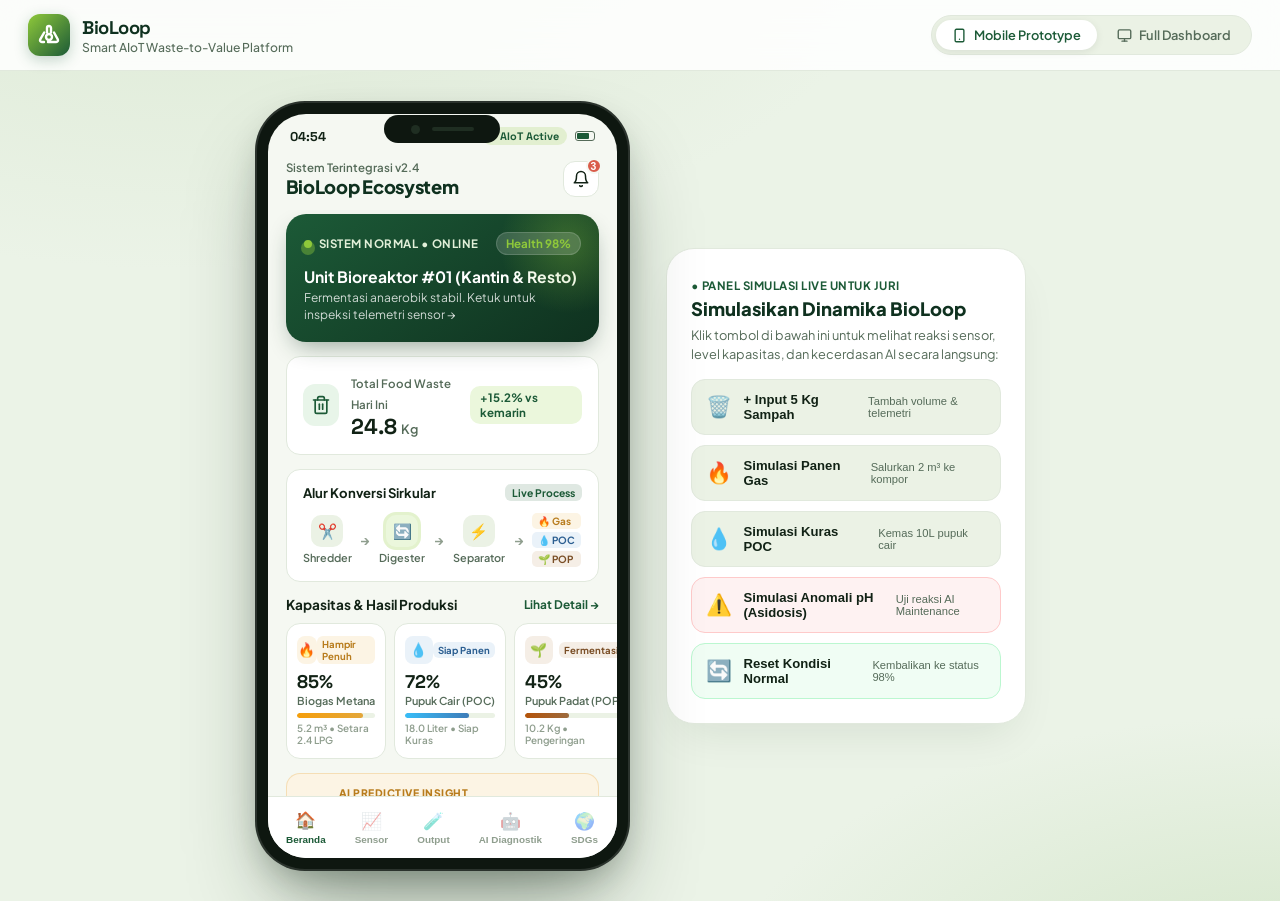
==== bioloop/index.html @ 12f0e72f "feat(bioloop): add BioLoop AIoT web platform prototype and finalized essay draft" ====
<!DOCTYPE html>
<html lang="id">
<head>
  <meta charset="UTF-8" />
  <meta name="viewport" content="width=device-width, initial-scale=1.0" />
  <title>BioLoop — Smart AIoT Waste-to-Value Platform</title>
  <meta name="description" content="Sistem Terintegrasi Konversi Food Waste Menjadi Biogas dan Biofertilizer Berbasis AIoT untuk Mendukung Circular Economy" />
  
  <!-- Google Fonts: Plus Jakarta Sans & Space Grotesk -->
  <link rel="preconnect" href="https://fonts.googleapis.com" />
  <link rel="preconnect" href="https://fonts.gstatic.com" crossorigin />
  <link href="https://fonts.googleapis.com/css2?family=Plus+Jakarta+Sans:wght@400;500;600;700;800&family=Space+Grotesk:wght@500;600;700&display=swap" rel="stylesheet" />
  
  <link rel="stylesheet" href="style.css" />
</head>
<body>

  <!-- Top Navigation Bar & Presentation Controller -->
  <header class="top-nav-bar">
    <div class="brand-group">
      <div class="brand-icon">
        <svg width="24" height="24" viewBox="0 0 24 24" fill="none" stroke="currentColor" stroke-width="2.4" stroke-linecap="round" stroke-linejoin="round">
          <path d="M7 19H4.815a1.83 1.83 0 0 1-1.57-.881 1.785 1.785 0 0 1-.004-1.784L7.196 9.5"></path>
          <path d="M11 19h8.2a1.8 1.8 0 0 0 1.57-.88 1.78 1.78 0 0 0 .01-1.78L17 9.5"></path>
          <path d="M14 9.5V5a2 2 0 0 0-2-2v0a2 2 0 0 0-2 2v4.5"></path>
          <circle cx="12" cy="14" r="3"></circle>
        </svg>
      </div>
      <div class="brand-text">
        <span class="brand-name">BioLoop</span>
        <span class="brand-sub">Smart AIoT Waste-to-Value Platform</span>
      </div>
    </div>

    <!-- Presentation Control Mode: Mobile Phone vs Expanded Dashboard -->
    <div class="mode-switch-group">
      <button id="view-mode-phone" class="view-pill active" title="Tampilan Prototipe Mobile">
        <svg width="15" height="15" viewBox="0 0 24 24" fill="none" stroke="currentColor" stroke-width="2.2" stroke-linecap="round" stroke-linejoin="round"><rect x="5" y="2" width="14" height="20" rx="2" ry="2"></rect><line x1="12" y1="18" x2="12.01" y2="18"></line></svg>
        <span>Mobile Prototype</span>
      </button>
      <button id="view-mode-desktop" class="view-pill" title="Tampilan Dashboard Layar Penuh">
        <svg width="15" height="15" viewBox="0 0 24 24" fill="none" stroke="currentColor" stroke-width="2.2" stroke-linecap="round" stroke-linejoin="round"><rect x="2" y="3" width="20" height="14" rx="2" ry="2"></rect><line x1="8" y1="21" x2="16" y2="21"></line><line x1="12" y1="17" x2="12" y2="21"></line></svg>
        <span>Full Dashboard</span>
      </button>
    </div>
  </header>

  <!-- Main Stage Presentation Wrapper -->
  <main class="main-stage" id="stage-wrapper">
    
    <!-- Phone Mockup Frame Container -->
    <div class="phone-shell" id="phone-container">
      <div class="phone-notch">
        <div class="notch-camera"></div>
        <div class="notch-speaker"></div>
      </div>
      
      <div class="phone-screen">
        
        <!-- Status Bar -->
        <div class="screen-statusbar">
          <span class="clock" id="live-clock">09:41</span>
          <div class="status-chips">
            <span class="ai-chip"><span class="ai-dot"></span> AIoT Active</span>
            <div class="status-battery">
              <span class="battery-bar"></span>
            </div>
          </div>
        </div>

        <!-- Scrollable Screens Area -->
        <div class="screen-viewport">

          <!-- ================= SCREEN 1: DASHBOARD ================= -->
          <section class="screen active" id="screen-dashboard" data-screen="dashboard">
            <div class="app-header">
              <div>
                <span class="header-pre">Sistem Terintegrasi v2.4</span>
                <h1 class="header-title">BioLoop Ecosystem</h1>
              </div>
              <button class="header-icon-btn" onclick="navigateTo('notifikasi')" title="Notifikasi Sistem" aria-label="Notifikasi">
                <svg width="18" height="18" viewBox="0 0 24 24" fill="none" stroke="currentColor" stroke-width="2" stroke-linecap="round" stroke-linejoin="round"><path d="M18 8A6 6 0 0 0 6 8c0 7-3 9-3 9h18s-3-2-3-9"></path><path d="M13.73 21a2 2 0 0 1-3.46 0"></path></svg>
                <span class="badge" id="notif-badge">3</span>
              </button>
            </div>

            <div class="screen-content">
              <!-- System Status Hero Banner -->
              <div class="system-status-card" onclick="navigateTo('monitoring')">
                <div class="status-glow"></div>
                <div class="status-header">
                  <div class="status-indicator">
                    <span class="pulse-ring"></span>
                    <span class="pulse-core"></span>
                    <span class="status-txt">SISTEM NORMAL &bull; ONLINE</span>
                  </div>
                  <span class="score-badge">Health 98%</span>
                </div>
                <div class="status-body">
                  <h3>Unit Bioreaktor #01 (Kantin & Resto)</h3>
                  <p>Fermentasi anaerobik stabil. Ketuk untuk inspeksi telemetri sensor &rarr;</p>
                </div>
              </div>

              <!-- Waste Intake Counter Today -->
              <div class="intake-metric-card">
                <div class="intake-left">
                  <div class="metric-icon-wrap waste-bg">
                    <svg width="20" height="20" viewBox="0 0 24 24" fill="none" stroke="currentColor" stroke-width="2" stroke-linecap="round" stroke-linejoin="round"><polyline points="3 6 5 6 21 6"></polyline><path d="M19 6v14a2 2 0 0 1-2 2H7a2 2 0 0 1-2-2V6m3 0V4a2 2 0 0 1 2-2h4a2 2 0 0 1 2 2v2"></path><line x1="10" y1="11" x2="10" y2="17"></line><line x1="14" y1="11" x2="14" y2="17"></line></svg>
                  </div>
                  <div>
                    <span class="card-caption">Total Food Waste Hari Ini</span>
                    <div class="metric-value-row">
                      <span class="metric-num" id="val-waste-intake">24.8</span>
                      <span class="metric-unit">Kg</span>
                    </div>
                  </div>
                </div>
                <div class="trend-pill positive">+15.2% vs kemarin</div>
              </div>

              <!-- Interactive Circular Flow Mini Visualizer -->
              <div class="circular-workflow-card" onclick="navigateTo('monitoring')">
                <div class="card-title-row">
                  <h4>Alur Konversi Sirkular</h4>
                  <span class="interactive-tag">Live Process</span>
                </div>
                <div class="flow-steps-diagram">
                  <div class="step-node active" title="Pencacahan Biomassa">
                    <div class="node-icon">✂️</div>
                    <span>Shredder</span>
                  </div>
                  <div class="flow-arrow">&rarr;</div>
                  <div class="step-node active pulse" title="Fermentasi Anaerob">
                    <div class="node-icon">🔄</div>
                    <span>Digester</span>
                  </div>
                  <div class="flow-arrow">&rarr;</div>
                  <div class="step-node active" title="Pemisahan Digestate & Gas">
                    <div class="node-icon">⚡</div>
                    <span>Separator</span>
                  </div>
                  <div class="flow-arrow">&rarr;</div>
                  <div class="step-node-outputs">
                    <span class="pill-out p-gas">🔥 Gas</span>
                    <span class="pill-out p-poc">💧 POC</span>
                    <span class="pill-out p-pop">🌱 POP</span>
                  </div>
                </div>
              </div>

              <!-- Ringkasan Output Produksi (3 Kartu Utama) -->
              <div class="section-title-bar">
                <h3>Kapasitas &amp; Hasil Produksi</h3>
                <a onclick="navigateTo('produksi')" class="link-more">Lihat Detail &rarr;</a>
              </div>

              <div class="output-overview-grid">
                <!-- Biogas -->
                <div class="output-item-card" onclick="openOutputTab('biogas')">
                  <div class="output-card-top">
                    <span class="output-emoji energy-bg">🔥</span>
                    <span class="output-badge alert-amber">Hampir Penuh</span>
                  </div>
                  <div class="output-pct" id="dash-pct-biogas">85%</div>
                  <span class="output-label">Biogas Metana</span>
                  <div class="progress-bar-wrap">
                    <div class="progress-fill fill-amber" id="dash-bar-biogas" style="width: 85%;"></div>
                  </div>
                  <span class="output-qty-sub" id="dash-qty-biogas">5.2 m³ &bull; Setara 2.4 LPG</span>
                </div>

                <!-- POC -->
                <div class="output-item-card" onclick="openOutputTab('poc')">
                  <div class="output-card-top">
                    <span class="output-emoji water-bg">💧</span>
                    <span class="output-badge alert-blue">Siap Panen</span>
                  </div>
                  <div class="output-pct" id="dash-pct-poc">72%</div>
                  <span class="output-label">Pupuk Cair (POC)</span>
                  <div class="progress-bar-wrap">
                    <div class="progress-fill fill-blue" id="dash-bar-poc" style="width: 72%;"></div>
                  </div>
                  <span class="output-qty-sub" id="dash-qty-poc">18.0 Liter &bull; Siap Kuras</span>
                </div>

                <!-- POP -->
                <div class="output-item-card" onclick="openOutputTab('pop')">
                  <div class="output-card-top">
                    <span class="output-emoji earth-bg">🌱</span>
                    <span class="output-badge alert-brown">Fermentasi</span>
                  </div>
                  <div class="output-pct" id="dash-pct-pop">45%</div>
                  <span class="output-label">Pupuk Padat (POP)</span>
                  <div class="progress-bar-wrap">
                    <div class="progress-fill fill-brown" id="dash-bar-pop" style="width: 45%;"></div>
                  </div>
                  <span class="output-qty-sub" id="dash-qty-pop">10.2 Kg &bull; Pengeringan</span>
                </div>
              </div>

              <!-- AI Predictive Alert Strip -->
              <div class="ai-strip-card" onclick="navigateTo('maintenance')">
                <div class="ai-strip-icon">🤖</div>
                <div class="ai-strip-content">
                  <span class="ai-strip-tag">AI Predictive Insight</span>
                  <p class="ai-strip-msg" id="dash-ai-strip-text">Kondisi pH stabil (7.1). Media bio-scrubber H2S tersisa 4 hari sebelum perlu regenerasi.</p>
                </div>
                <span class="chev-right">&rsaquo;</span>
              </div>

              <!-- Quick Action Grid -->
              <div class="section-title-bar">
                <h3>Navigasi Cepat</h3>
              </div>
              <div class="quick-nav-grid">
                <button class="quick-btn" onclick="navigateTo('monitoring')">
                  <span class="q-icon">📈</span>
                  <span class="q-txt">Sensor IoT</span>
                </button>
                <button class="quick-btn" onclick="navigateTo('produksi')">
                  <span class="q-icon">🧪</span>
                  <span class="q-txt">Panen Output</span>
                </button>
                <button class="quick-btn" onclick="navigateTo('maintenance')">
                  <span class="q-icon">🛡️</span>
                  <span class="q-txt">Diagnosa AI</span>
                </button>
                <button class="quick-btn" onclick="navigateTo('dampak')">
                  <span class="q-icon">🌍</span>
                  <span class="q-txt">Dampak SDGs</span>
                </button>
              </div>
            </div>
          </section>

          <!-- ================= SCREEN 2: MONITORING SENSOR ================= -->
          <section class="screen" id="screen-monitoring" data-screen="monitoring">
            <div class="app-header">
              <button class="header-icon-btn" onclick="navigateTo('dashboard')" aria-label="Kembali">
                <svg width="18" height="18" viewBox="0 0 24 24" fill="none" stroke="currentColor" stroke-width="2.5" stroke-linecap="round" stroke-linejoin="round"><line x1="19" y1="12" x2="5" y2="12"></line><polyline points="12 19 5 12 12 5"></polyline></svg>
              </button>
              <div class="header-center">
                <h1 class="header-title">Monitoring Sensor</h1>
                <span class="header-pre">Telemetri Real-Time Digester</span>
              </div>
              <button class="header-icon-btn" onclick="refreshSensors()" title="Refresh Sensor">
                <svg width="17" height="17" viewBox="0 0 24 24" fill="none" stroke="currentColor" stroke-width="2.5" stroke-linecap="round" stroke-linejoin="round"><polyline points="23 4 23 10 17 10"></polyline><polyline points="1 20 1 14 7 14"></polyline><path d="M3.51 9a9 9 0 0 1 14.85-3.36L23 10M1 14l4.64 4.36A9 9 0 0 0 20.49 15"></path></svg>
              </button>
            </div>

            <div class="screen-content">
              <!-- Sensor 1: Suhu Digester -->
              <div class="sensor-metric-card">
                <div class="sensor-top-row">
                  <div class="sensor-info-left">
                    <span class="sensor-glyph red-bg">🌡️</span>
                    <div>
                      <span class="sensor-name">Suhu Bioreaktor</span>
                      <span class="sensor-range">Ideal: 35°C &ndash; 38°C (Mesofilik)</span>
                    </div>
                  </div>
                  <div class="sensor-live-val" id="val-temp">37.2 <span class="unit">°C</span></div>
                </div>
                <div class="sensor-gauge-track">
                  <div class="sensor-gauge-bar fill-red" id="bar-temp" style="width: 62%;"></div>
                </div>
                <div class="gauge-limits">
                  <span>0°C</span>
                  <span class="opt-label">Zona Mesofilik</span>
                  <span>60°C</span>
                </div>
              </div>

              <!-- Sensor 2: Derajat Keasaman pH -->
              <div class="sensor-metric-card">
                <div class="sensor-top-row">
                  <div class="sensor-info-left">
                    <span class="sensor-glyph blue-bg">🧫</span>
                    <div>
                      <span class="sensor-name">Derajat Keasaman (pH)</span>
                      <span class="sensor-range">Ideal: 6.8 &ndash; 7.4 (Netral Seimbang)</span>
                    </div>
                  </div>
                  <div class="sensor-live-val" id="val-ph">7.1 <span class="unit">pH</span></div>
                </div>
                <div class="sensor-gauge-track">
                  <div class="sensor-gauge-bar fill-blue" id="bar-ph" style="width: 51%;"></div>
                </div>
                <div class="gauge-limits">
                  <span>Asam (0)</span>
                  <span class="opt-label">Netral Metanogen</span>
                  <span>Basa (14)</span>
                </div>
              </div>

              <!-- Sensor 3: Kelembaban & Kadar Air -->
              <div class="sensor-metric-card">
                <div class="sensor-top-row">
                  <div class="sensor-info-left">
                    <span class="sensor-glyph green-bg">💧</span>
                    <div>
                      <span class="sensor-name">Kelembaban Slurry</span>
                      <span class="sensor-range">Ideal: 75% &ndash; 85% untuk fluiditas</span>
                    </div>
                  </div>
                  <div class="sensor-live-val" id="val-moisture">78 <span class="unit">%</span></div>
                </div>
                <div class="sensor-gauge-track">
                  <div class="sensor-gauge-bar fill-green" id="bar-moisture" style="width: 78%;"></div>
                </div>
                <div class="gauge-limits">
                  <span>0% Kering</span>
                  <span class="opt-label">Fluiditas Optimal</span>
                  <span>100% Cair</span>
                </div>
              </div>

              <!-- Sensor 4: Tekanan & Kemurnian Gas Metana -->
              <div class="sensor-metric-card">
                <div class="sensor-top-row">
                  <div class="sensor-info-left">
                    <span class="sensor-glyph amber-bg">🫧</span>
                    <div>
                      <span class="sensor-name">Tekanan Gas &amp; Kadar CH4</span>
                      <span class="sensor-range">Maks Aman: 2.5 Bar &bull; CH4: &gt;60%</span>
                    </div>
                  </div>
                  <div class="sensor-live-val" id="val-pressure">1.8 <span class="unit">Bar</span></div>
                </div>
                <div class="sensor-gauge-track">
                  <div class="sensor-gauge-bar fill-amber" id="bar-pressure" style="width: 72%;"></div>
                </div>
                <div class="gauge-limits">
                  <span>0 Bar</span>
                  <span class="opt-label">Kadar Metana: 68% (Api Biru)</span>
                  <span>2.5 Bar</span>
                </div>
              </div>

              <!-- Status Hardware & Aktuator Otomatis -->
              <div class="section-title-bar">
                <h3>Status Hardware &amp; Aktuator</h3>
              </div>
              <div class="hardware-status-list">
                <div class="hardware-item">
                  <span class="hw-dot active"></span>
                  <div class="hw-info">
                    <span class="hw-title">AI Vision Contaminant Sorter</span>
                    <span class="hw-sub">Mendeteksi anorganik (plastik/logam)</span>
                  </div>
                  <span class="hw-status-badge">Aktif 100%</span>
                </div>
                <div class="hardware-item">
                  <span class="hw-dot active"></span>
                  <div class="hw-info">
                    <span class="hw-title">Motor Agitator (Pengaduk Berkala)</span>
                    <span class="hw-sub">Pencegah kerak biogas (Cycle 15m)</span>
                  </div>
                  <span class="hw-status-badge">Standby</span>
                </div>
                <div class="hardware-item">
                  <span class="hw-dot active"></span>
                  <div class="hw-info">
                    <span class="hw-title">Bio-Scrubber Filter H2S</span>
                    <span class="hw-sub">Penyerap bau &amp; korosi asam</span>
                  </div>
                  <span class="hw-status-badge">84% Bersih</span>
                </div>
                <div class="hardware-item">
                  <span class="hw-dot active"></span>
                  <div class="hw-info">
                    <span class="hw-title">Safety Relief Valve</span>
                    <span class="hw-sub">Katup pengaman tekanan lebih</span>
                  </div>
                  <span class="hw-status-badge">Normal</span>
                </div>
              </div>
            </div>
          </section>

          <!-- ================= SCREEN 3: PRODUKSI & PANEN ================= -->
          <section class="screen" id="screen-produksi" data-screen="produksi">
            <div class="app-header">
              <button class="header-icon-btn" onclick="navigateTo('dashboard')" aria-label="Kembali">
                <svg width="18" height="18" viewBox="0 0 24 24" fill="none" stroke="currentColor" stroke-width="2.5" stroke-linecap="round" stroke-linejoin="round"><line x1="19" y1="12" x2="5" y2="12"></line><polyline points="12 19 5 12 12 5"></polyline></svg>
              </button>
              <div class="header-center">
                <h1 class="header-title">Hasil Produksi &amp; Panen</h1>
                <span class="header-pre">Valuasi 3 Produk Sirkular</span>
              </div>
              <button class="header-icon-btn" onclick="showToast('Mengekspor laporan neraca biomassa...')">
                <svg width="17" height="17" viewBox="0 0 24 24" fill="none" stroke="currentColor" stroke-width="2.5" stroke-linecap="round" stroke-linejoin="round"><path d="M21 15v4a2 2 0 0 1-2 2H5a2 2 0 0 1-2-2v-4"></path><polyline points="7 10 12 15 17 10"></polyline><line x1="12" y1="15" x2="12" y2="3"></line></svg>
              </button>
            </div>

            <div class="screen-content">
              <!-- Product 1: Biogas -->
              <div class="production-detail-card" id="card-prod-biogas">
                <div class="prod-header-row">
                  <div class="prod-icon-wrap energy-bg">🔥</div>
                  <div class="prod-text-info">
                    <h4>Biogas Metana (CH4 Murni)</h4>
                    <span class="prod-subtext">Energi Memasak &amp; Pemanas Terbarukan</span>
                  </div>
                  <div class="prod-pct-large" id="prod-biogas-pct">85%</div>
                </div>
                <div class="progress-bar-wrap big">
                  <div class="progress-fill fill-amber" id="prod-biogas-bar" style="width: 85%;"></div>
                </div>
                <div class="prod-stats-row">
                  <div>
                    <span class="stat-lbl">Volume Tersimpan</span>
                    <span class="stat-num" id="prod-biogas-vol">5.2 m³</span>
                  </div>
                  <div>
                    <span class="stat-lbl">Ekuivalen LPG</span>
                    <span class="stat-num" id="prod-biogas-lpg">2.4 Tabung 3Kg</span>
                  </div>
                  <div>
                    <span class="stat-lbl">Nilai Penghematan</span>
                    <span class="stat-num" id="prod-biogas-val">Rp 54.000</span>
                  </div>
                </div>
                <button class="action-btn btn-amber" onclick="simulateHarvestBiogas()">
                  <span>Buka Valve Salurkan ke Kompor</span> &rarr;
                </button>
              </div>

              <!-- Product 2: POC -->
              <div class="production-detail-card" id="card-prod-poc">
                <div class="prod-header-row">
                  <div class="prod-icon-wrap water-bg">💧</div>
                  <div class="prod-text-info">
                    <h4>Pupuk Organik Cair (POC)</h4>
                    <span class="prod-subtext">Nutrisi Cair Tanaman &bull; NPK 1.8-1.2-2.1</span>
                  </div>
                  <div class="prod-pct-large" id="prod-poc-pct">72%</div>
                </div>
                <div class="progress-bar-wrap big">
                  <div class="progress-fill fill-blue" id="prod-poc-bar" style="width: 72%;"></div>
                </div>
                <div class="prod-stats-row">
                  <div>
                    <span class="stat-lbl">Volume Tangki</span>
                    <span class="stat-num" id="prod-poc-vol">18.0 Liter</span>
                  </div>
                  <div>
                    <span class="stat-lbl">Status Tangki</span>
                    <span class="stat-num text-blue" id="prod-poc-status">Siap Panen</span>
                  </div>
                  <div>
                    <span class="stat-lbl">Estimasi Nilai Jual</span>
                    <span class="stat-num" id="prod-poc-val">Rp 270.000</span>
                  </div>
                </div>
                <button class="action-btn btn-blue" onclick="simulateHarvestPOC()">
                  <span>Kuras Melalui Outlet Depan</span> &rarr;
                </button>
              </div>

              <!-- Product 3: POP -->
              <div class="production-detail-card" id="card-prod-pop">
                <div class="prod-header-row">
                  <div class="prod-icon-wrap earth-bg">🌱</div>
                  <div class="prod-text-info">
                    <h4>Pupuk Organik Padat (POP)</h4>
                    <span class="prod-subtext">Soil Conditioner &bull; Rasio C/N 15:1</span>
                  </div>
                  <div class="prod-pct-large" id="prod-pop-pct">45%</div>
                </div>
                <div class="progress-bar-wrap big">
                  <div class="progress-fill fill-brown" id="prod-pop-bar" style="width: 45%;"></div>
                </div>
                <div class="prod-stats-row">
                  <div>
                    <span class="stat-lbl">Massa Kompos</span>
                    <span class="stat-num" id="prod-pop-vol">10.2 Kg</span>
                  </div>
                  <div>
                    <span class="stat-lbl">Fase Digestate</span>
                    <span class="stat-num text-brown" id="prod-pop-status">Pengeringan</span>
                  </div>
                  <div>
                    <span class="stat-lbl">Estimasi Nilai Jual</span>
                    <span class="stat-num" id="prod-pop-val">Rp 81.600</span>
                  </div>
                </div>
                <button class="action-btn btn-brown" onclick="simulateHarvestPOP()">
                  <span>Ambil &amp; Kemas Kompos Padat</span> &rarr;
                </button>
              </div>

              <!-- Total Economic Value Card -->
              <div class="total-valuation-banner">
                <div class="val-header">
                  <span>Total Valuasi Ekonomi Batch Ini</span>
                  <span class="val-sum" id="total-val-sum">Rp 405.600</span>
                </div>
                <p>Mengubah beban biaya buang sampah menjadi potensi pendapatan ekonomi sirkular riil bagi pelaku usaha.</p>
              </div>
            </div>
          </section>

          <!-- ================= SCREEN 4: AI PREDICTIVE MAINTENANCE ================= -->
          <section class="screen" id="screen-maintenance" data-screen="maintenance">
            <div class="app-header">
              <button class="header-icon-btn" onclick="navigateTo('dashboard')" aria-label="Kembali">
                <svg width="18" height="18" viewBox="0 0 24 24" fill="none" stroke="currentColor" stroke-width="2.5" stroke-linecap="round" stroke-linejoin="round"><line x1="19" y1="12" x2="5" y2="12"></line><polyline points="12 19 5 12 12 5"></polyline></svg>
              </button>
              <div class="header-center">
                <h1 class="header-title">AI Maintenance</h1>
                <span class="header-pre">Prediksi Kerusakan &amp; Resep Solusi</span>
              </div>
              <button class="header-icon-btn" onclick="runAiDiagnostic()" title="Jalankan Diagnosa Cepat">
                <svg width="17" height="17" viewBox="0 0 24 24" fill="none" stroke="currentColor" stroke-width="2.5" stroke-linecap="round" stroke-linejoin="round"><path d="M12 2v4M12 18v4M4.93 4.93l2.83 2.83M16.24 16.24l2.83 2.83M2 12h4M18 12h4M4.93 19.07l2.83-2.83M16.24 7.76l2.83-2.83"></path></svg>
              </button>
            </div>

            <div class="screen-content">
              <!-- AI Overall Machine Health Score -->
              <div class="health-overview-card">
                <div class="health-circle-wrap">
                  <div class="circle-metric" id="ai-health-score">96</div>
                  <span class="health-lbl">Health Index</span>
                </div>
                <div class="health-meta">
                  <h4>Status: Prima &amp; Stabil</h4>
                  <p>Model AI menganalisis 1.420 data point sensor per jam untuk mencegah kegagalan fermentasi &amp; keausan mekanis.</p>
                  <span class="last-check">Terakhir dianalisis: 2 menit lalu</span>
                </div>
              </div>

              <div class="section-title-bar">
                <h3>Rekomendasi Cerdas AI</h3>
                <span class="ai-badge-pill">Autonomous</span>
              </div>

              <!-- Recommendation Card 1: Pengasaman (Souring) -->
              <div class="ai-recom-card" id="recom-souring">
                <div class="recom-top">
                  <span class="recom-tag alert-green" id="souring-tag">Kondisi Stabil</span>
                  <span class="recom-time">AI Monitoring</span>
                </div>
                <h4 id="souring-title">Stabilitas Derajat Keasaman (pH)</h4>
                <p id="souring-desc">Aktivitas bakteri metanogen dalam rasio seimbang (pH 7.1). Tidak ada risiko pengasaman (*souring*).</p>
                <div class="recom-action-box" id="souring-action">
                  <strong>Rekomendasi Operasional:</strong> Pertahankan variasi input sampah sayur &amp; nasi seimbang.
                </div>
              </div>

              <!-- Recommendation Card 2: Scrubber Filter H2S -->
              <div class="ai-recom-card">
                <div class="recom-top">
                  <span class="recom-tag alert-amber">Perhatian (4 Hari Lagi)</span>
                  <span class="recom-time">Prediksi Masa Pakai</span>
                </div>
                <h4>Saturasi Bio-Scrubber Filter H2S</h4>
                <p>Media spons oksida besi telah menyerap 84% kapasitas gas asam H2S. Terdeteksi peningkatan resistensi aliran mikro 0.05 Bar.</p>
                <div class="recom-action-box">
                  <strong>Tindakan AI:</strong> Jadwalkan pencucian atau penambahan media serbuk besi Fe2O3 dalam 4 hari untuk mencegah korosi katup kompor.
                </div>
              </div>

              <!-- Recommendation Card 3: Shredder Motor Load -->
              <div class="ai-recom-card">
                <div class="recom-top">
                  <span class="recom-tag alert-green">Beban Normal (1.2 A)</span>
                  <span class="recom-time">Mekanikal Shredder</span>
                </div>
                <h4>Ketajaman Pisau Pencacah Biomassa</h4>
                <p>Konsumsi arus motor pencacah berada dalam batas aman. Tingkat keausan pisau terestimasi baru 12% dari siklus servis.</p>
              </div>

              <!-- AI Vision Contaminant Feed Log -->
              <div class="section-title-bar">
                <h3>Log AI Vision Sorter</h3>
              </div>
              <div class="vision-log-card">
                <div class="vision-feed-header">
                  <span class="live-rec-dot"></span> Kamera Hopper Input (Real-Time)
                </div>
                <div class="vision-detected-item">
                  <span class="log-icon">🛡️</span>
                  <div class="log-info">
                    <strong>Penyortiran Terakhir:</strong> Lolos 100% Organik
                    <span class="log-detail">3.2 Kg sisa nasi &amp; sayur &bull; 0 Kontaminan</span>
                  </div>
                  <span class="log-time">10m lalu</span>
                </div>
              </div>
            </div>
          </section>

          <!-- ================= SCREEN 5: NOTIFIKASI ================= -->
          <section class="screen" id="screen-notifikasi" data-screen="notifikasi">
            <div class="app-header">
              <button class="header-icon-btn" onclick="navigateTo('dashboard')" aria-label="Kembali">
                <svg width="18" height="18" viewBox="0 0 24 24" fill="none" stroke="currentColor" stroke-width="2.5" stroke-linecap="round" stroke-linejoin="round"><line x1="19" y1="12" x2="5" y2="12"></line><polyline points="12 19 5 12 12 5"></polyline></svg>
              </button>
              <div class="header-center">
                <h1 class="header-title">Pusat Notifikasi</h1>
                <span class="header-pre">Peringatan Kapasitas &amp; Sistem</span>
              </div>
              <button class="header-icon-btn" onclick="markAllNotificationsRead()" title="Tandai Terbaca">
                <svg width="17" height="17" viewBox="0 0 24 24" fill="none" stroke="currentColor" stroke-width="2.5" stroke-linecap="round" stroke-linejoin="round"><polyline points="20 6 9 17 4 12"></polyline></svg>
              </button>
            </div>

            <div class="screen-content" id="notif-list-container">
              <!-- Item 1 -->
              <div class="notif-card high" onclick="openOutputTab('biogas')">
                <div class="notif-glyph amber-bg">🔥</div>
                <div class="notif-body">
                  <div class="notif-title-row">
                    <span class="n-title">Biogas Hampir Penuh (85%)</span>
                    <span class="n-time">3 menit lalu</span>
                  </div>
                  <p class="n-desc">Kapasitas penyimpanan telah mencapai 5.2 m³. Segera salurkan ke kompor atau sistem penampungan cadangan.</p>
                </div>
              </div>

              <!-- Item 2 -->
              <div class="notif-card medium" onclick="openOutputTab('poc')">
                <div class="notif-glyph blue-bg">💧</div>
                <div class="notif-body">
                  <div class="notif-title-row">
                    <span class="n-title">Pupuk Cair (POC) Siap Dipanen</span>
                    <span class="n-time">15 menit lalu</span>
                  </div>
                  <p class="n-desc">Tangki penampungan POC mencapai 18.0 Liter. Silakan kuras melalui outlet untuk pengemasan jerigen.</p>
                </div>
              </div>

              <!-- Item 3 -->
              <div class="notif-card info" onclick="navigateTo('maintenance')">
                <div class="notif-glyph purple-bg">🤖</div>
                <div class="notif-body">
                  <div class="notif-title-row">
                    <span class="n-title">Pengingat Regenerasi Filter H2S</span>
                    <span class="n-time">2 jam lalu</span>
                  </div>
                  <p class="n-desc">AI memprediksi efisiensi media scrubber mendekati batas jenuh dalam 4 hari ke depan.</p>
                </div>
              </div>

              <!-- Item 4 -->
              <div class="notif-card normal">
                <div class="notif-glyph green-bg">🔄</div>
                <div class="notif-body">
                  <div class="notif-title-row">
                    <span class="n-title">Siklus Agitator Otomatis Selesai</span>
                    <span class="n-time">3 jam lalu</span>
                  </div>
                  <p class="n-desc">Pencampuran substrat selama 3 menit berhasil mencegah pembentukan lapisan kerak di permukaan fermentor.</p>
                </div>
              </div>
            </div>
          </section>

          <!-- ================= SCREEN 6: DAMPAK SIRKULAR & SDGS ================= -->
          <section class="screen" id="screen-dampak" data-screen="dampak">
            <div class="app-header">
              <button class="header-icon-btn" onclick="navigateTo('dashboard')" aria-label="Kembali">
                <svg width="18" height="18" viewBox="0 0 24 24" fill="none" stroke="currentColor" stroke-width="2.5" stroke-linecap="round" stroke-linejoin="round"><line x1="19" y1="12" x2="5" y2="12"></line><polyline points="12 19 5 12 12 5"></polyline></svg>
              </button>
              <div class="header-center">
                <h1 class="header-title">Circular Economy</h1>
                <span class="header-pre">Kontribusi Lingkungan &amp; SDGs</span>
              </div>
              <button class="header-icon-btn" onclick="showToast('Mengekspor laporan ESG & SDGs')">
                <svg width="17" height="17" viewBox="0 0 24 24" fill="none" stroke="currentColor" stroke-width="2.5" stroke-linecap="round" stroke-linejoin="round"><circle cx="12" cy="12" r="10"></circle><polyline points="12 6 12 12 14 14"></polyline></svg>
              </button>
            </div>

            <div class="screen-content">
              <!-- Environmental Impact Banner -->
              <div class="impact-highlight-card">
                <span class="impact-chip">Dampak Terukur 30 Hari</span>
                <h3>Mengubah Beban Residu Jadi Berkah Energi</h3>
                <div class="impact-grid">
                  <div class="impact-box">
                    <span class="i-val" id="val-co2-saved">174.5</span>
                    <span class="i-lbl">Kg CO2e Reduksi Emisi</span>
                  </div>
                  <div class="impact-box">
                    <span class="i-val" id="val-waste-saved">496</span>
                    <span class="i-lbl">Kg Sampah Dicegah ke TPA</span>
                  </div>
                </div>
              </div>

              <!-- 4 SDGs Alignment Cards -->
              <div class="section-title-bar">
                <h3>Keselarasan dengan SDGs 2030</h3>
              </div>

              <div class="sdg-card-item sdg-7">
                <div class="sdg-num">7</div>
                <div class="sdg-text">
                  <h4>SDG 7: Energi Bersih &amp; Terjangkau</h4>
                  <p>Memproduksi biogas terdesentralisasi dari sisa makanan sebagai substitusi gas LPG fosil untuk rumah makan &amp; UMKM.</p>
                </div>
              </div>

              <div class="sdg-card-item sdg-9">
                <div class="sdg-num">9</div>
                <div class="sdg-text">
                  <h4>SDG 9: Industri, Inovasi &amp; Infrastruktur</h4>
                  <p>Mengintegrasikan sensor IoT telemetri dan AI predictive maintenance pada rekayasa sistem biodigester modern.</p>
                </div>
              </div>

              <div class="sdg-card-item sdg-12">
                <div class="sdg-num">12</div>
                <div class="sdg-text">
                  <h4>SDG 12: Konsumsi &amp; Produksi Bertanggung Jawab</h4>
                  <p>Menutup siklus limbah makanan (*food waste circularity*) menjadi produk pupuk organik berkualitas tinggi.</p>
                </div>
              </div>

              <div class="sdg-card-item sdg-13">
                <div class="sdg-num">13</div>
                <div class="sdg-text">
                  <h4>SDG 13: Penanganan Perubahan Iklim</h4>
                  <p>Mencegah pembusukan sampah anaerobik liar di TPA yang melepaskan gas metana berdaya rusak 28x lebih kuat dari CO2.</p>
                </div>
              </div>
            </div>
          </section>

        </div>

        <!-- Bottom Tab Navigation Bar (ala UrbanBio) -->
        <nav class="phone-bottom-nav">
          <button class="nav-tab active" data-nav="dashboard" onclick="navigateTo('dashboard')">
            <span class="nav-icon">🏠</span>
            <span class="nav-label">Beranda</span>
          </button>
          <button class="nav-tab" data-nav="monitoring" onclick="navigateTo('monitoring')">
            <span class="nav-icon">📈</span>
            <span class="nav-label">Sensor</span>
          </button>
          <button class="nav-tab" data-nav="produksi" onclick="navigateTo('produksi')">
            <span class="nav-icon">🧪</span>
            <span class="nav-label">Output</span>
          </button>
          <button class="nav-tab" data-nav="maintenance" onclick="navigateTo('maintenance')">
            <span class="nav-icon">🤖</span>
            <span class="nav-label">AI Diagnostik</span>
          </button>
          <button class="nav-tab" data-nav="dampak" onclick="navigateTo('dampak')">
            <span class="nav-icon">🌍</span>
            <span class="nav-label">SDGs</span>
          </button>
        </nav>

        <!-- Floating Interactive Toast Feedback -->
        <div class="toast-popup" id="toast-notif"></div>

      </div>
    </div>

    <!-- Presentation Interactive Demo Controls Bar (Untuk Presentasi Juri) -->
    <aside class="jury-control-panel">
      <div class="panel-header">
        <span class="panel-tag">&bull; Panel Simulasi Live untuk Juri</span>
        <h3>Simulasikan Dinamika BioLoop</h3>
        <p>Klik tombol di bawah ini untuk melihat reaksi sensor, level kapasitas, dan kecerdasan AI secara langsung:</p>
      </div>

      <div class="panel-btn-grid">
        <button class="sim-btn" onclick="simTriggerAddWaste()">
          <span class="s-icon">🗑️</span>
          <span class="s-title">+ Input 5 Kg Sampah</span>
          <span class="s-sub">Tambah volume &amp; telemetri</span>
        </button>

        <button class="sim-btn" onclick="simTriggerHarvestGas()">
          <span class="s-icon">🔥</span>
          <span class="s-title">Simulasi Panen Gas</span>
          <span class="s-sub">Salurkan 2 m³ ke kompor</span>
        </button>

        <button class="sim-btn" onclick="simTriggerHarvestPOC()">
          <span class="s-icon">💧</span>
          <span class="s-title">Simulasi Kuras POC</span>
          <span class="s-sub">Kemas 10L pupuk cair</span>
        </button>

        <button class="sim-btn alert-btn" onclick="simTriggerAcidosisAnomaly()">
          <span class="s-icon">⚠️</span>
          <span class="s-title">Simulasi Anomali pH (Asidosis)</span>
          <span class="s-sub">Uji reaksi AI Maintenance</span>
        </button>

        <button class="sim-btn reset-btn" onclick="simResetAll()">
          <span class="s-icon">🔄</span>
          <span class="s-title">Reset Kondisi Normal</span>
          <span class="s-sub">Kembalikan ke status 98%</span>
        </button>
      </div>
    </aside>

  </main>

  <script src="app.js"></script>
</body>
</html>
---- bioloop/style.css ----
:root {
  --bg-stage: #EBF3E7;
  --bg-app: #F5F8F2;
  --surface: #FFFFFF;
  --surface-muted: #EBF2E5;
  --surface-card: #FFFFFF;
  
  --ink: #112215;
  --ink-soft: #556B59;
  --ink-faint: #8F9E8E;
  
  --brand-dark: #0F311F;
  --brand-primary: #1C5A37;
  --brand-light: #2A7B4D;
  --brand-line: rgba(28, 90, 55, 0.14);
  
  --lime: #8FC93A;
  --lime-bg: #EBF7DC;
  
  --amber: #E3A73B;
  --amber-dark: #B87C1D;
  --amber-bg: #FCF4E4;
  
  --blue: #3E7CB8;
  --blue-dark: #2B5E91;
  --blue-bg: #EAF2F9;
  
  --brown: #9C6B3E;
  --brown-dark: #7A4E26;
  --brown-bg: #F5EEE6;
  
  --red: #D95C4A;
  --red-bg: #FBEAE7;
  
  --purple: #8B5CF6;
  --purple-bg: #F3E8FF;

  --line: #E1E9DD;
  --radius-lg: 20px;
  --radius-md: 14px;
  --radius-sm: 8px;
}

* {
  box-sizing: border-box;
  margin: 0;
  padding: 0;
  -webkit-tap-highlight-color: transparent;
}

body {
  font-family: 'Plus Jakarta Sans', sans-serif;
  color: var(--ink);
  background: 
    radial-gradient(1200px 600px at 15% -10%, #DCE9D4 0%, transparent 60%),
    radial-gradient(1000px 500px at 100% 110%, #D4E6CA 0%, transparent 55%),
    var(--bg-stage);
  min-height: 100vh;
  display: flex;
  flex-direction: column;
}

/* ================= TOP NAVIGATION CONTROLLER ================= */
.top-nav-bar {
  display: flex;
  align-items: center;
  justify-content: space-between;
  padding: 14px 28px;
  background: rgba(255, 255, 255, 0.85);
  backdrop-filter: blur(20px);
  border-bottom: 1px solid var(--line);
  position: sticky;
  top: 0;
  z-index: 1000;
}

.brand-group {
  display: flex;
  align-items: center;
  gap: 12px;
}

.brand-icon {
  width: 42px;
  height: 42px;
  border-radius: 12px;
  background: linear-gradient(135deg, var(--lime) 0%, var(--brand-primary) 100%);
  color: #fff;
  display: flex;
  align-items: center;
  justify-content: center;
  box-shadow: 0 4px 14px rgba(28, 90, 55, 0.25);
}

.brand-text {
  display: flex;
  flex-direction: column;
}

.brand-name {
  font-family: 'Space Grotesk', sans-serif;
  font-weight: 700;
  font-size: 1.15rem;
  letter-spacing: -0.5px;
  color: var(--brand-dark);
}

.brand-sub {
  font-size: 0.76rem;
  color: var(--ink-soft);
  font-weight: 500;
}

.mode-switch-group {
  display: flex;
  background: var(--surface-muted);
  padding: 4px;
  border-radius: 30px;
  border: 1px solid var(--line);
  gap: 4px;
}

.view-pill {
  display: inline-flex;
  align-items: center;
  gap: 7px;
  padding: 7px 16px;
  border-radius: 20px;
  border: none;
  background: transparent;
  color: var(--ink-soft);
  font-family: 'Plus Jakarta Sans', sans-serif;
  font-size: 0.8rem;
  font-weight: 600;
  cursor: pointer;
  transition: all 0.2s ease;
}

.view-pill.active {
  background: var(--surface);
  color: var(--brand-primary);
  box-shadow: 0 2px 8px rgba(0, 0, 0, 0.08);
}

/* ================= MAIN STAGE LAYOUT ================= */
.main-stage {
  flex: 1;
  display: flex;
  align-items: center;
  justify-content: center;
  gap: 36px;
  padding: 30px 20px;
  max-width: 1280px;
  margin: 0 auto;
  width: 100%;
}

/* ================= PHONE SHELL FRAME (ala UrbanBio) ================= */
.phone-shell {
  width: 375px;
  height: 770px;
  background: #0E1710;
  border-radius: 50px;
  padding: 13px;
  box-shadow: 
    0 45px 90px -25px rgba(15, 35, 20, 0.45),
    0 15px 35px -10px rgba(15, 35, 20, 0.3),
    inset 0 0 0 2px rgba(255, 255, 255, 0.12);
  position: relative;
  flex: none;
  transition: all 0.35s cubic-bezier(0.16, 1, 0.3, 1);
}

.phone-notch {
  position: absolute;
  top: 14px;
  left: 50%;
  transform: translateX(-50%);
  width: 116px;
  height: 28px;
  background: #0E1710;
  border-radius: 20px;
  z-index: 200;
  display: flex;
  align-items: center;
  justify-content: center;
  gap: 12px;
}

.notch-camera {
  width: 9px;
  height: 9px;
  border-radius: 50%;
  background: #1F2E22;
}

.notch-speaker {
  width: 42px;
  height: 4px;
  border-radius: 4px;
  background: #1F2E22;
}

.phone-screen {
  width: 100%;
  height: 100%;
  background: var(--bg-app);
  border-radius: 38px;
  overflow: hidden;
  position: relative;
  display: flex;
  flex-direction: column;
}

/* Status Bar */
.screen-statusbar {
  height: 44px;
  padding: 0 22px;
  display: flex;
  align-items: center;
  justify-content: space-between;
  flex: none;
  font-family: 'Space Grotesk', sans-serif;
  font-weight: 700;
  font-size: 0.8rem;
  color: var(--ink);
  z-index: 10;
}

.status-chips {
  display: flex;
  align-items: center;
  gap: 8px;
}

.ai-chip {
  display: inline-flex;
  align-items: center;
  gap: 5px;
  background: rgba(143, 201, 58, 0.18);
  color: var(--brand-primary);
  font-size: 0.68rem;
  font-weight: 700;
  padding: 2px 8px;
  border-radius: 12px;
}

.ai-dot {
  width: 5px;
  height: 5px;
  border-radius: 50%;
  background: var(--lime);
  animation: dotPulse 1.4s infinite;
}

@keyframes dotPulse {
  0%, 100% { opacity: 0.4; transform: scale(0.9); }
  50% { opacity: 1; transform: scale(1.2); }
}

.status-battery {
  width: 20px;
  height: 10px;
  border: 1.5px solid var(--ink-soft);
  border-radius: 3px;
  padding: 1px;
}

.battery-bar {
  display: block;
  height: 100%;
  width: 75%;
  background: var(--brand-primary);
  border-radius: 1px;
}

/* Viewport and Screens */
.screen-viewport {
  flex: 1;
  position: relative;
  overflow: hidden;
}

.screen {
  position: absolute;
  inset: 0;
  display: flex;
  flex-direction: column;
  opacity: 0;
  transform: translateY(12px) scale(0.985);
  pointer-events: none;
  transition: opacity 0.28s ease, transform 0.28s ease;
}

.screen.active {
  opacity: 1;
  transform: translateY(0) scale(1);
  pointer-events: auto;
}

.screen-content {
  flex: 1;
  overflow-y: auto;
  padding: 4px 18px 24px;
  scrollbar-width: none;
}

.screen-content::-webkit-scrollbar {
  display: none;
}

/* App Header */
.app-header {
  padding: 2px 18px 12px;
  display: flex;
  align-items: center;
  justify-content: space-between;
  flex: none;
}

.header-pre {
  font-size: 0.72rem;
  color: var(--ink-soft);
  font-weight: 600;
  display: block;
}

.header-title {
  font-size: 1.15rem;
  font-weight: 800;
  letter-spacing: -0.3px;
  color: var(--brand-dark);
}

.header-center {
  text-align: center;
  flex: 1;
}

.header-icon-btn {
  width: 36px;
  height: 36px;
  border-radius: 12px;
  background: var(--surface);
  border: 1px solid var(--line);
  display: flex;
  align-items: center;
  justify-content: center;
  cursor: pointer;
  color: var(--ink);
  position: relative;
  transition: all 0.15s ease;
}

.header-icon-btn:active {
  transform: scale(0.92);
  background: var(--surface-muted);
}

.header-icon-btn .badge {
  position: absolute;
  top: -4px;
  right: -4px;
  background: var(--red);
  color: #fff;
  font-size: 0.65rem;
  font-weight: 800;
  min-width: 16px;
  height: 16px;
  border-radius: 8px;
  display: flex;
  align-items: center;
  justify-content: center;
  border: 2px solid var(--bg-app);
}

/* ================= DASHBOARD COMPONENTS ================= */
.system-status-card {
  background: linear-gradient(145deg, var(--brand-primary) 0%, var(--brand-dark) 100%);
  border-radius: var(--radius-lg);
  padding: 18px 18px;
  color: #fff;
  position: relative;
  overflow: hidden;
  margin-bottom: 14px;
  cursor: pointer;
  box-shadow: 0 10px 25px -8px rgba(15, 49, 31, 0.45);
  transition: transform 0.2s ease;
}

.system-status-card:active {
  transform: scale(0.98);
}

.status-glow {
  position: absolute;
  right: -40px;
  top: -40px;
  width: 140px;
  height: 140px;
  border-radius: 50%;
  background: radial-gradient(circle, rgba(143, 201, 58, 0.3) 0%, transparent 70%);
}

.status-header {
  display: flex;
  align-items: center;
  justify-content: space-between;
  margin-bottom: 12px;
}

.status-indicator {
  display: flex;
  align-items: center;
  gap: 7px;
  position: relative;
}

.pulse-core {
  width: 8px;
  height: 8px;
  border-radius: 50%;
  background: var(--lime);
}

.pulse-ring {
  position: absolute;
  left: -3px;
  top: 5px;
  width: 14px;
  height: 14px;
  border-radius: 50%;
  background: rgba(143, 201, 58, 0.4);
  animation: ringPulse 1.8s infinite;
}

@keyframes ringPulse {
  0% { transform: scale(0.7); opacity: 0.8; }
  100% { transform: scale(2); opacity: 0; }
}

.status-txt {
  font-size: 0.72rem;
  font-weight: 700;
  letter-spacing: 0.5px;
  color: #E2F0D9;
}

.score-badge {
  background: rgba(255, 255, 255, 0.16);
  backdrop-filter: blur(8px);
  padding: 3px 9px;
  border-radius: 12px;
  font-size: 0.72rem;
  font-weight: 700;
  color: var(--lime);
  border: 1px solid rgba(255, 255, 255, 0.15);
}

.status-body h3 {
  font-size: 0.98rem;
  font-weight: 700;
  margin-bottom: 4px;
}

.status-body p {
  font-size: 0.75rem;
  opacity: 0.8;
  line-height: 1.4;
}

/* Metric Waste Intake Card */
.intake-metric-card {
  background: var(--surface-card);
  border: 1px solid var(--line);
  border-radius: var(--radius-md);
  padding: 14px 16px;
  display: flex;
  align-items: center;
  justify-content: space-between;
  margin-bottom: 14px;
}

.intake-left {
  display: flex;
  align-items: center;
  gap: 12px;
}

.metric-icon-wrap {
  width: 42px;
  height: 42px;
  border-radius: 12px;
  display: flex;
  align-items: center;
  justify-content: center;
}

.waste-bg {
  background: #E8F5E9;
  color: var(--brand-primary);
}

.card-caption {
  font-size: 0.72rem;
  color: var(--ink-soft);
  font-weight: 600;
}

.metric-value-row {
  display: flex;
  align-items: baseline;
  gap: 4px;
}

.metric-num {
  font-family: 'Space Grotesk', sans-serif;
  font-size: 1.35rem;
  font-weight: 700;
  color: var(--ink);
}

.metric-unit {
  font-size: 0.8rem;
  font-weight: 600;
  color: var(--ink-soft);
}

.trend-pill {
  font-size: 0.72rem;
  font-weight: 700;
  padding: 4px 10px;
  border-radius: 10px;
}

.trend-pill.positive {
  background: var(--lime-bg);
  color: var(--brand-primary);
}

/* Circular Flow Mini Visualizer */
.circular-workflow-card {
  background: var(--surface-card);
  border: 1px solid var(--line);
  border-radius: var(--radius-md);
  padding: 14px 16px;
  margin-bottom: 14px;
  cursor: pointer;
  transition: all 0.2s ease;
}

.circular-workflow-card:hover {
  border-color: var(--brand-primary);
}

.card-title-row {
  display: flex;
  align-items: center;
  justify-content: space-between;
  margin-bottom: 12px;
}

.card-title-row h4 {
  font-size: 0.82rem;
  font-weight: 700;
  color: var(--ink);
}

.interactive-tag {
  font-size: 0.65rem;
  font-weight: 700;
  background: var(--brand-line);
  color: var(--brand-primary);
  padding: 2px 7px;
  border-radius: 6px;
}

.flow-steps-diagram {
  display: flex;
  align-items: center;
  justify-content: space-between;
  gap: 4px;
}

.step-node {
  display: flex;
  flex-direction: column;
  align-items: center;
  gap: 4px;
}

.node-icon {
  width: 32px;
  height: 32px;
  border-radius: 10px;
  background: var(--surface-muted);
  display: flex;
  align-items: center;
  justify-content: center;
  font-size: 0.95rem;
}

.step-node.pulse .node-icon {
  background: var(--lime-bg);
  box-shadow: 0 0 0 3px rgba(143, 201, 58, 0.25);
}

.step-node span {
  font-size: 0.68rem;
  font-weight: 600;
  color: var(--ink-soft);
}

.flow-arrow {
  color: var(--ink-faint);
  font-size: 0.8rem;
  font-weight: 700;
}

.step-node-outputs {
  display: flex;
  flex-direction: column;
  gap: 3px;
}

.pill-out {
  font-size: 0.62rem;
  font-weight: 700;
  padding: 2px 6px;
  border-radius: 5px;
}

.p-gas { background: var(--amber-bg); color: var(--amber-dark); }
.p-poc { background: var(--blue-bg); color: var(--blue-dark); }
.p-pop { background: var(--brown-bg); color: var(--brown-dark); }

/* Section Title Bar */
.section-title-bar {
  display: flex;
  align-items: center;
  justify-content: space-between;
  margin: 14px 0 10px;
}

.section-title-bar h3 {
  font-size: 0.85rem;
  font-weight: 700;
  color: var(--ink);
}

.link-more {
  font-size: 0.74rem;
  color: var(--brand-primary);
  font-weight: 700;
  cursor: pointer;
  text-decoration: none;
}

/* Output Overview Grid */
.output-overview-grid {
  display: grid;
  grid-template-columns: repeat(3, 1fr);
  gap: 8px;
  margin-bottom: 14px;
}

.output-item-card {
  background: var(--surface-card);
  border: 1px solid var(--line);
  border-radius: var(--radius-md);
  padding: 12px 10px;
  cursor: pointer;
  transition: transform 0.15s ease, border-color 0.15s ease;
}

.output-item-card:active {
  transform: scale(0.96);
  border-color: var(--brand-primary);
}

.output-card-top {
  display: flex;
  align-items: center;
  justify-content: space-between;
  margin-bottom: 6px;
}

.output-emoji {
  width: 28px;
  height: 28px;
  border-radius: 8px;
  display: flex;
  align-items: center;
  justify-content: center;
  font-size: 0.85rem;
}

.energy-bg { background: var(--amber-bg); }
.water-bg { background: var(--blue-bg); }
.earth-bg { background: var(--brown-bg); }
.red-bg { background: var(--red-bg); }
.green-bg { background: var(--lime-bg); }
.purple-bg { background: var(--purple-bg); }

.output-badge {
  font-size: 0.6rem;
  font-weight: 700;
  padding: 2px 5px;
  border-radius: 6px;
}

.alert-amber { background: var(--amber-bg); color: var(--amber-dark); }
.alert-blue { background: var(--blue-bg); color: var(--blue-dark); }
.alert-brown { background: var(--brown-bg); color: var(--brown-dark); }
.alert-green { background: var(--lime-bg); color: var(--brand-primary); }
.alert-red { background: var(--red-bg); color: var(--red); }

.output-pct {
  font-family: 'Space Grotesk', sans-serif;
  font-size: 1.15rem;
  font-weight: 700;
  color: var(--ink);
}

.output-label {
  font-size: 0.68rem;
  color: var(--ink-soft);
  font-weight: 600;
  display: block;
  margin: 1px 0 6px;
  white-space: nowrap;
  overflow: hidden;
  text-overflow: ellipsis;
}

.progress-bar-wrap {
  height: 5px;
  background: var(--surface-muted);
  border-radius: 5px;
  overflow: hidden;
  margin-bottom: 5px;
}

.progress-bar-wrap.big {
  height: 8px;
  margin: 10px 0 12px;
}

.progress-fill {
  height: 100%;
  border-radius: 5px;
  transition: width 0.4s ease;
}

.fill-amber { background: linear-gradient(90deg, #F59E0B, var(--amber)); }
.fill-blue { background: linear-gradient(90deg, #38BDF8, var(--blue)); }
.fill-brown { background: linear-gradient(90deg, #B45309, var(--brown)); }
.fill-red { background: linear-gradient(90deg, #F87171, var(--red)); }
.fill-green { background: linear-gradient(90deg, #4ADE80, var(--lime)); }

.output-qty-sub {
  font-size: 0.62rem;
  color: var(--ink-faint);
  font-weight: 600;
  display: block;
  line-height: 1.2;
}

/* AI Predictive Strip */
.ai-strip-card {
  background: var(--amber-bg);
  border: 1px solid rgba(227, 167, 59, 0.28);
  border-radius: var(--radius-md);
  padding: 12px 14px;
  display: flex;
  align-items: center;
  gap: 10px;
  margin-bottom: 14px;
  cursor: pointer;
  transition: transform 0.15s ease;
}

.ai-strip-card:active {
  transform: scale(0.98);
}

.ai-strip-icon {
  font-size: 1.4rem;
  flex: none;
}

.ai-strip-content {
  flex: 1;
}

.ai-strip-tag {
  font-size: 0.65rem;
  font-weight: 800;
  text-transform: uppercase;
  color: var(--amber-dark);
  letter-spacing: 0.5px;
  display: block;
}

.ai-strip-msg {
  font-size: 0.74rem;
  color: var(--ink);
  font-weight: 500;
  line-height: 1.35;
  margin-top: 1px;
}

.chev-right {
  color: var(--ink-faint);
  font-size: 1.1rem;
}

/* Quick Nav Grid */
.quick-nav-grid {
  display: grid;
  grid-template-columns: repeat(4, 1fr);
  gap: 8px;
}

.quick-btn {
  background: var(--surface-card);
  border: 1px solid var(--line);
  border-radius: var(--radius-md);
  padding: 12px 6px;
  display: flex;
  flex-direction: column;
  align-items: center;
  gap: 4px;
  cursor: pointer;
  transition: all 0.15s ease;
}

.quick-btn:active {
  transform: scale(0.94);
  background: var(--surface-muted);
}

.q-icon {
  font-size: 1.15rem;
}

.q-txt {
  font-size: 0.68rem;
  font-weight: 700;
  color: var(--ink-soft);
}

/* ================= SENSOR TELEMETRY CARDS ================= */
.sensor-metric-card {
  background: var(--surface-card);
  border: 1px solid var(--line);
  border-radius: var(--radius-md);
  padding: 14px 16px;
  margin-bottom: 10px;
}

.sensor-top-row {
  display: flex;
  align-items: center;
  justify-content: space-between;
  margin-bottom: 8px;
}

.sensor-info-left {
  display: flex;
  align-items: center;
  gap: 10px;
}

.sensor-glyph {
  width: 36px;
  height: 36px;
  border-radius: 10px;
  display: flex;
  align-items: center;
  justify-content: center;
  font-size: 1rem;
}

.sensor-name {
  font-size: 0.8rem;
  font-weight: 700;
  color: var(--ink);
  display: block;
}

.sensor-range {
  font-size: 0.68rem;
  color: var(--ink-soft);
  font-weight: 500;
  display: block;
}

.sensor-live-val {
  font-family: 'Space Grotesk', sans-serif;
  font-size: 1.25rem;
  font-weight: 700;
  color: var(--ink);
}

.sensor-live-val .unit {
  font-size: 0.75rem;
  color: var(--ink-soft);
  font-weight: 600;
}

.sensor-gauge-track {
  height: 7px;
  background: var(--surface-muted);
  border-radius: 6px;
  overflow: hidden;
}

.sensor-gauge-bar {
  height: 100%;
  border-radius: 6px;
  transition: width 0.35s ease;
}

.gauge-limits {
  display: flex;
  justify-content: space-between;
  font-size: 0.65rem;
  color: var(--ink-faint);
  font-weight: 600;
  margin-top: 4px;
}

.opt-label {
  color: var(--brand-primary);
  font-weight: 700;
}

/* Hardware Status List */
.hardware-status-list {
  background: var(--surface-card);
  border: 1px solid var(--line);
  border-radius: var(--radius-md);
  padding: 6px 14px;
}

.hardware-item {
  display: flex;
  align-items: center;
  gap: 10px;
  padding: 10px 0;
  border-bottom: 1px solid var(--line);
}

.hardware-item:last-child {
  border-bottom: none;
}

.hw-dot {
  width: 8px;
  height: 8px;
  border-radius: 50%;
  background: var(--lime);
  flex: none;
  box-shadow: 0 0 0 3px rgba(143, 201, 58, 0.25);
}

.hw-info {
  flex: 1;
}

.hw-title {
  font-size: 0.78rem;
  font-weight: 700;
  color: var(--ink);
  display: block;
}

.hw-sub {
  font-size: 0.67rem;
  color: var(--ink-soft);
  font-weight: 500;
}

.hw-status-badge {
  font-size: 0.68rem;
  font-weight: 700;
  color: var(--brand-primary);
  background: var(--lime-bg);
  padding: 2px 8px;
  border-radius: 6px;
}

/* ================= PRODUCTION & HARVEST SCREEN ================= */
.production-detail-card {
  background: var(--surface-card);
  border: 1px solid var(--line);
  border-radius: var(--radius-md);
  padding: 16px;
  margin-bottom: 12px;
  transition: border-color 0.2s ease;
}

.production-detail-card.highlight {
  border-color: var(--brand-primary);
  box-shadow: 0 0 0 3px rgba(28, 90, 55, 0.12);
}

.prod-header-row {
  display: flex;
  align-items: center;
  gap: 10px;
}

.prod-icon-wrap {
  width: 40px;
  height: 40px;
  border-radius: 12px;
  display: flex;
  align-items: center;
  justify-content: center;
  font-size: 1.1rem;
}

.prod-text-info {
  flex: 1;
}

.prod-text-info h4 {
  font-size: 0.88rem;
  font-weight: 700;
  color: var(--ink);
}

.prod-subtext {
  font-size: 0.68rem;
  color: var(--ink-soft);
  font-weight: 500;
}

.prod-pct-large {
  font-family: 'Space Grotesk', sans-serif;
  font-size: 1.35rem;
  font-weight: 700;
  color: var(--ink);
}

.prod-stats-row {
  display: grid;
  grid-template-columns: repeat(3, 1fr);
  gap: 8px;
  background: var(--surface-muted);
  border-radius: 10px;
  padding: 8px 10px;
  margin-bottom: 12px;
}

.stat-lbl {
  font-size: 0.62rem;
  color: var(--ink-soft);
  font-weight: 600;
  display: block;
}

.stat-num {
  font-family: 'Space Grotesk', sans-serif;
  font-size: 0.82rem;
  font-weight: 700;
  color: var(--ink);
  display: block;
}

.action-btn {
  width: 100%;
  padding: 10px 14px;
  border-radius: 10px;
  border: none;
  font-family: 'Plus Jakarta Sans', sans-serif;
  font-size: 0.78rem;
  font-weight: 700;
  cursor: pointer;
  display: flex;
  align-items: center;
  justify-content: center;
  gap: 6px;
  transition: transform 0.15s ease, opacity 0.15s ease;
}

.action-btn:active {
  transform: scale(0.97);
}

.btn-amber { background: var(--amber); color: #fff; }
.btn-blue { background: var(--blue); color: #fff; }
.btn-brown { background: var(--brown); color: #fff; }

.total-valuation-banner {
  background: linear-gradient(135deg, var(--brand-dark) 0%, var(--brand-primary) 100%);
  border-radius: var(--radius-md);
  padding: 14px 16px;
  color: #fff;
  margin-top: 4px;
}

.val-header {
  display: flex;
  align-items: center;
  justify-content: space-between;
  margin-bottom: 4px;
}

.val-header span:first-child {
  font-size: 0.72rem;
  opacity: 0.85;
  font-weight: 600;
}

.val-sum {
  font-family: 'Space Grotesk', sans-serif;
  font-size: 1.2rem;
  font-weight: 700;
  color: var(--lime);
}

.total-valuation-banner p {
  font-size: 0.7rem;
  opacity: 0.78;
  line-height: 1.35;
}

/* ================= AI MAINTENANCE & DIAGNOSTICS ================= */
.health-overview-card {
  background: var(--surface-card);
  border: 1px solid var(--line);
  border-radius: var(--radius-md);
  padding: 16px;
  display: flex;
  align-items: center;
  gap: 16px;
  margin-bottom: 14px;
}

.health-circle-wrap {
  width: 72px;
  height: 72px;
  border-radius: 50%;
  background: radial-gradient(circle, var(--lime-bg) 0%, var(--surface-muted) 100%);
  border: 3px solid var(--lime);
  display: flex;
  flex-direction: column;
  align-items: center;
  justify-content: center;
  flex: none;
}

.circle-metric {
  font-family: 'Space Grotesk', sans-serif;
  font-size: 1.45rem;
  font-weight: 800;
  color: var(--brand-primary);
  line-height: 1;
}

.health-lbl {
  font-size: 0.58rem;
  font-weight: 700;
  color: var(--ink-soft);
  text-transform: uppercase;
}

.health-meta h4 {
  font-size: 0.88rem;
  font-weight: 700;
  color: var(--ink);
  margin-bottom: 3px;
}

.health-meta p {
  font-size: 0.7rem;
  color: var(--ink-soft);
  line-height: 1.35;
  margin-bottom: 4px;
}

.last-check {
  font-size: 0.64rem;
  color: var(--ink-faint);
  font-weight: 600;
}

.ai-badge-pill {
  font-size: 0.65rem;
  font-weight: 700;
  background: var(--purple-bg);
  color: var(--purple);
  padding: 2px 7px;
  border-radius: 6px;
}

.ai-recom-card {
  background: var(--surface-card);
  border: 1px solid var(--line);
  border-radius: var(--radius-md);
  padding: 14px 16px;
  margin-bottom: 10px;
}

.recom-top {
  display: flex;
  align-items: center;
  justify-content: space-between;
  margin-bottom: 6px;
}

.recom-tag {
  font-size: 0.65rem;
  font-weight: 700;
  padding: 2px 7px;
  border-radius: 6px;
}

.recom-time {
  font-size: 0.65rem;
  color: var(--ink-faint);
  font-weight: 600;
}

.ai-recom-card h4 {
  font-size: 0.82rem;
  font-weight: 700;
  color: var(--ink);
  margin-bottom: 4px;
}

.ai-recom-card p {
  font-size: 0.72rem;
  color: var(--ink-soft);
  line-height: 1.4;
  margin-bottom: 8px;
}

.recom-action-box {
  background: var(--surface-muted);
  border-left: 3px solid var(--brand-primary);
  padding: 6px 10px;
  border-radius: 0 6px 6px 0;
  font-size: 0.7rem;
  color: var(--ink);
  line-height: 1.35;
}

.vision-log-card {
  background: var(--surface-card);
  border: 1px solid var(--line);
  border-radius: var(--radius-md);
  padding: 12px 14px;
}

.vision-feed-header {
  font-size: 0.72rem;
  font-weight: 700;
  color: var(--ink-soft);
  display: flex;
  align-items: center;
  gap: 6px;
  margin-bottom: 8px;
}

.live-rec-dot {
  width: 7px;
  height: 7px;
  border-radius: 50%;
  background: var(--red);
  animation: dotPulse 1.2s infinite;
}

.vision-detected-item {
  display: flex;
  align-items: center;
  gap: 10px;
  background: var(--surface-muted);
  padding: 8px 10px;
  border-radius: 8px;
}

.log-icon { font-size: 1.1rem; }
.log-info { flex: 1; font-size: 0.72rem; }
.log-detail { display: block; font-size: 0.65rem; color: var(--ink-soft); }
.log-time { font-size: 0.62rem; color: var(--ink-faint); }

/* ================= NOTIFICATIONS SCREEN ================= */
.notif-card {
  background: var(--surface-card);
  border: 1px solid var(--line);
  border-radius: var(--radius-md);
  padding: 12px 14px;
  display: flex;
  gap: 12px;
  margin-bottom: 8px;
  cursor: pointer;
  transition: transform 0.15s ease, border-color 0.15s ease;
}

.notif-card:active {
  transform: scale(0.98);
}

.notif-card.high { border-left: 3.5px solid var(--amber); }
.notif-card.medium { border-left: 3.5px solid var(--blue); }
.notif-card.info { border-left: 3.5px solid var(--purple); }
.notif-card.normal { border-left: 3.5px solid var(--lime); }

.notif-glyph {
  width: 34px;
  height: 34px;
  border-radius: 10px;
  display: flex;
  align-items: center;
  justify-content: center;
  font-size: 0.95rem;
  flex: none;
}

.notif-body { flex: 1; }

.notif-title-row {
  display: flex;
  align-items: center;
  justify-content: space-between;
  margin-bottom: 2px;
}

.n-title {
  font-size: 0.78rem;
  font-weight: 700;
  color: var(--ink);
}

.n-time {
  font-size: 0.62rem;
  color: var(--ink-faint);
  font-weight: 600;
}

.n-desc {
  font-size: 0.7rem;
  color: var(--ink-soft);
  line-height: 1.35;
}

/* ================= CIRCULAR ECONOMY & SDGS SCREEN ================= */
.impact-highlight-card {
  background: linear-gradient(135deg, var(--brand-primary) 0%, var(--brand-dark) 100%);
  border-radius: var(--radius-md);
  padding: 16px;
  color: #fff;
  margin-bottom: 14px;
}

.impact-chip {
  font-size: 0.65rem;
  font-weight: 700;
  background: rgba(255, 255, 255, 0.15);
  color: var(--lime);
  padding: 2px 8px;
  border-radius: 12px;
}

.impact-highlight-card h3 {
  font-size: 0.95rem;
  font-weight: 800;
  margin: 6px 0 12px;
}

.impact-grid {
  display: grid;
  grid-template-columns: repeat(2, 1fr);
  gap: 10px;
}

.impact-box {
  background: rgba(255, 255, 255, 0.1);
  border-radius: 10px;
  padding: 10px 12px;
}

.i-val {
  font-family: 'Space Grotesk', sans-serif;
  font-size: 1.3rem;
  font-weight: 700;
  color: var(--lime);
  display: block;
}

.i-lbl {
  font-size: 0.65rem;
  opacity: 0.8;
  display: block;
  margin-top: 2px;
}

.sdg-card-item {
  background: var(--surface-card);
  border: 1px solid var(--line);
  border-radius: var(--radius-md);
  padding: 12px 14px;
  display: flex;
  gap: 12px;
  margin-bottom: 9px;
}

.sdg-num {
  width: 36px;
  height: 36px;
  border-radius: 10px;
  color: #fff;
  font-family: 'Space Grotesk', sans-serif;
  font-size: 1.15rem;
  font-weight: 800;
  display: flex;
  align-items: center;
  justify-content: center;
  flex: none;
}

.sdg-7 .sdg-num { background: #FCC30B; color: #111; }
.sdg-9 .sdg-num { background: #F36E25; }
.sdg-12 .sdg-num { background: #CF8D2A; }
.sdg-13 .sdg-num { background: #48773E; }

.sdg-text h4 {
  font-size: 0.78rem;
  font-weight: 700;
  color: var(--ink);
  margin-bottom: 2px;
}

.sdg-text p {
  font-size: 0.68rem;
  color: var(--ink-soft);
  line-height: 1.35;
}

/* ================= PHONE BOTTOM NAV ================= */
.phone-bottom-nav {
  height: 62px;
  background: var(--surface);
  border-top: 1px solid var(--line);
  display: flex;
  align-items: center;
  justify-content: space-around;
  padding: 0 4px;
  flex: none;
  z-index: 10;
}

.nav-tab {
  background: transparent;
  border: none;
  display: flex;
  flex-direction: column;
  align-items: center;
  gap: 2px;
  cursor: pointer;
  padding: 6px 10px;
  border-radius: 10px;
  transition: all 0.15s ease;
}

.nav-tab .nav-icon {
  font-size: 1.05rem;
  opacity: 0.45;
  transition: opacity 0.15s ease, transform 0.15s ease;
}

.nav-tab .nav-label {
  font-size: 0.62rem;
  font-weight: 600;
  color: var(--ink-faint);
  transition: color 0.15s ease;
}

.nav-tab.active .nav-icon {
  opacity: 1;
  transform: translateY(-1px);
}

.nav-tab.active .nav-label {
  color: var(--brand-primary);
  font-weight: 700;
}

/* Toast Notification */
.toast-popup {
  position: absolute;
  left: 20px;
  right: 20px;
  bottom: 74px;
  background: var(--ink);
  color: #fff;
  font-size: 0.75rem;
  font-weight: 600;
  padding: 10px 14px;
  border-radius: 12px;
  text-align: center;
  box-shadow: 0 10px 25px rgba(0, 0, 0, 0.2);
  z-index: 500;
  opacity: 0;
  transform: translateY(10px);
  pointer-events: none;
  transition: opacity 0.25s ease, transform 0.25s ease;
}

.toast-popup.show {
  opacity: 1;
  transform: translateY(0);
}

/* ================= JURY INTERACTIVE CONTROL PANEL ================= */
.jury-control-panel {
  max-width: 360px;
  background: var(--surface);
  border: 1px solid var(--line);
  border-radius: 28px;
  padding: 24px;
  box-shadow: 0 20px 45px -15px rgba(15, 35, 20, 0.1);
  display: flex;
  flex-direction: column;
  gap: 16px;
}

.panel-tag {
  font-size: 0.72rem;
  font-weight: 700;
  color: var(--brand-primary);
  text-transform: uppercase;
  letter-spacing: 0.5px;
}

.panel-header h3 {
  font-size: 1.15rem;
  font-weight: 800;
  color: var(--brand-dark);
  margin: 3px 0 6px;
}

.panel-header p {
  font-size: 0.8rem;
  color: var(--ink-soft);
  line-height: 1.45;
}

.panel-btn-grid {
  display: flex;
  flex-direction: column;
  gap: 10px;
}

.sim-btn {
  background: var(--surface-muted);
  border: 1px solid var(--line);
  border-radius: var(--radius-md);
  padding: 12px 14px;
  display: flex;
  align-items: center;
  gap: 12px;
  cursor: pointer;
  text-align: left;
  transition: all 0.18s ease;
}

.sim-btn:hover {
  background: var(--surface);
  border-color: var(--brand-primary);
  box-shadow: 0 4px 12px rgba(28, 90, 55, 0.08);
}

.sim-btn:active {
  transform: scale(0.97);
}

.sim-btn .s-icon {
  font-size: 1.3rem;
  flex: none;
}

.sim-btn .s-title {
  font-size: 0.82rem;
  font-weight: 700;
  color: var(--ink);
  display: block;
}

.sim-btn .s-sub {
  font-size: 0.7rem;
  color: var(--ink-soft);
  display: block;
}

.sim-btn.alert-btn {
  background: #FEF2F2;
  border-color: #FECACA;
}

.sim-btn.alert-btn:hover {
  border-color: var(--red);
}

.sim-btn.reset-btn {
  background: #F0FDF4;
  border-color: #BBF7D0;
}

/* ================= FULL DASHBOARD EXPANDED MODE ================= */
body.mode-desktop-active .phone-shell {
  width: 900px;
  height: auto;
  min-height: 800px;
  border-radius: 28px;
  padding: 0;
  background: transparent;
  box-shadow: none;
}

body.mode-desktop-active .phone-notch {
  display: none;
}

body.mode-desktop-active .phone-screen {
  border-radius: 24px;
  border: 1px solid var(--line);
  background: var(--surface);
  box-shadow: 0 25px 50px -12px rgba(0, 0, 0, 0.1);
  min-height: 750px;
}

body.mode-desktop-active .main-stage {
  flex-direction: column;
}

body.mode-desktop-active .jury-control-panel {
  max-width: 900px;
  width: 100%;
}

body.mode-desktop-active .panel-btn-grid {
  display: grid;
  grid-template-columns: repeat(3, 1fr);
}

/* Responsive adjustments */
@media (max-width: 900px) {
  .main-stage {
    flex-direction: column;
    padding: 20px 12px;
  }
  .jury-control-panel {
    max-width: 375px;
  }
}
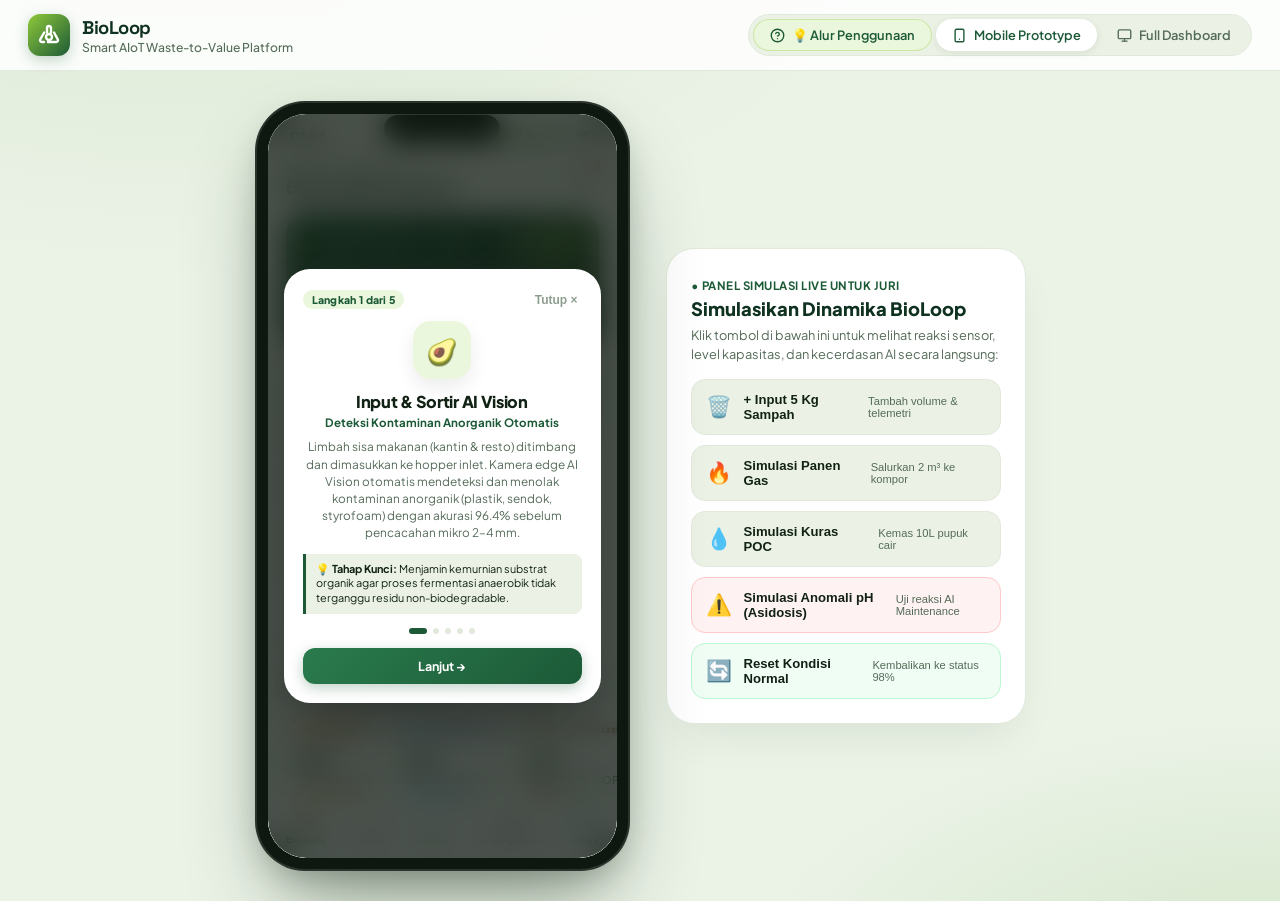
==== commit ee23d13b: "feat: add interactive onboarding tutorial walkthrough for new users and judges" ====
--- a/bioloop/index.html
+++ b/bioloop/index.html
@@ -32,8 +32,12 @@
       </div>
     </div>
 
-    <!-- Presentation Control Mode: Mobile Phone vs Expanded Dashboard -->
+    <!-- Presentation Control Mode & Tutorial Trigger -->
     <div class="mode-switch-group">
+      <button id="btn-open-tutorial" class="view-pill tutorial-btn" onclick="openOnboardingTutorial()" title="Buka Panduan Alur Penggunaan">
+        <svg width="15" height="15" viewBox="0 0 24 24" fill="none" stroke="currentColor" stroke-width="2.2" stroke-linecap="round" stroke-linejoin="round"><circle cx="12" cy="12" r="10"></circle><path d="M9.09 9a3 3 0 0 1 5.83 1c0 2-3 3-3 3"></path><line x1="12" y1="17" x2="12.01" y2="17"></line></svg>
+        <span>💡 Alur Penggunaan</span>
+      </button>
       <button id="view-mode-phone" class="view-pill active" title="Tampilan Prototipe Mobile">
         <svg width="15" height="15" viewBox="0 0 24 24" fill="none" stroke="currentColor" stroke-width="2.2" stroke-linecap="round" stroke-linejoin="round"><rect x="5" y="2" width="14" height="20" rx="2" ry="2"></rect><line x1="12" y1="18" x2="12.01" y2="18"></line></svg>
         <span>Mobile Prototype</span>
@@ -100,6 +104,16 @@
                   <h3>Unit Bioreaktor #01 (Kantin & Resto)</h3>
                   <p>Fermentasi anaerobik stabil. Ketuk untuk inspeksi telemetri sensor &rarr;</p>
                 </div>
+              </div>
+
+              <!-- New User Guide Callout Card -->
+              <div class="user-guide-callout" onclick="openOnboardingTutorial()">
+                <div class="guide-callout-icon">💡</div>
+                <div class="guide-callout-text">
+                  <strong>Baru Pertama Kali di BioLoop?</strong>
+                  <span>Pelajari 5 langkah alur konversi food waste &amp; cara panen output &rarr;</span>
+                </div>
+                <span class="guide-callout-badge">Tutorial</span>
               </div>
 
               <!-- Waste Intake Counter Today -->
@@ -758,6 +772,37 @@
         <!-- Floating Interactive Toast Feedback -->
         <div class="toast-popup" id="toast-notif"></div>
 
+        <!-- Interactive Onboarding Tutorial Modal (New User Walkthrough) -->
+        <div class="onboarding-overlay" id="onboarding-modal" style="display: none;">
+          <div class="onboarding-card">
+            <!-- Header with Step Indicator & Close Button -->
+            <div class="onboarding-header">
+              <span class="step-counter-badge" id="onboarding-step-counter">Langkah 1 dari 5</span>
+              <button class="skip-btn" onclick="closeOnboardingTutorial()" title="Tutup Tutorial">Tutup &times;</button>
+            </div>
+            
+            <!-- Dynamic Slide Content Body -->
+            <div class="onboarding-body" id="onboarding-body-content">
+              <!-- Content injected via app.js -->
+            </div>
+
+            <!-- Stepper Dots -->
+            <div class="onboarding-dots" id="onboarding-dots">
+              <span class="dot active"></span>
+              <span class="dot"></span>
+              <span class="dot"></span>
+              <span class="dot"></span>
+              <span class="dot"></span>
+            </div>
+
+            <!-- Action Navigation Buttons -->
+            <div class="onboarding-footer">
+              <button class="btn-step-prev" id="btn-step-prev" onclick="prevOnboardingStep()" style="display:none;">&larr; Kembali</button>
+              <button class="btn-step-next" id="btn-step-next" onclick="nextOnboardingStep()">Lanjut &rarr;</button>
+            </div>
+          </div>
+        </div>
+
       </div>
     </div>
 
--- a/bioloop/style.css
+++ b/bioloop/style.css
@@ -1658,3 +1658,263 @@
     max-width: 375px;
   }
 }
+
+/* ================= USER ONBOARDING & TUTORIAL WALKTHROUGH ================= */
+.tutorial-btn {
+  background: var(--lime-bg) !important;
+  color: var(--brand-primary) !important;
+  border: 1px solid rgba(143, 201, 58, 0.35) !important;
+}
+
+.tutorial-btn:hover {
+  background: #E2F2D0 !important;
+}
+
+/* Dashboard User Guide Callout Card */
+.user-guide-callout {
+  background: linear-gradient(135deg, #F0FDF4 0%, #DCFCE7 100%);
+  border: 1px solid #BBF7D0;
+  border-radius: var(--radius-md);
+  padding: 11px 14px;
+  display: flex;
+  align-items: center;
+  gap: 12px;
+  margin-bottom: 12px;
+  cursor: pointer;
+  transition: all 0.2s ease;
+}
+
+.user-guide-callout:hover {
+  transform: translateY(-1px);
+  border-color: var(--brand-primary);
+  box-shadow: 0 4px 12px rgba(28, 90, 55, 0.08);
+}
+
+.user-guide-callout:active {
+  transform: scale(0.98);
+}
+
+.guide-callout-icon {
+  font-size: 1.25rem;
+  flex: none;
+}
+
+.guide-callout-text {
+  flex: 1;
+}
+
+.guide-callout-text strong {
+  font-size: 0.78rem;
+  font-weight: 700;
+  color: var(--brand-dark);
+  display: block;
+}
+
+.guide-callout-text span {
+  font-size: 0.68rem;
+  color: var(--ink-soft);
+  display: block;
+  margin-top: 1px;
+}
+
+.guide-callout-badge {
+  font-size: 0.62rem;
+  font-weight: 800;
+  background: var(--brand-primary);
+  color: #fff;
+  padding: 3px 7px;
+  border-radius: 6px;
+  flex: none;
+}
+
+/* Modal Overlay Scoped Inside Phone Screen */
+.onboarding-overlay {
+  position: absolute;
+  inset: 0;
+  background: rgba(14, 23, 16, 0.75);
+  backdrop-filter: blur(14px);
+  -webkit-backdrop-filter: blur(14px);
+  z-index: 400;
+  display: flex;
+  align-items: center;
+  justify-content: center;
+  padding: 16px;
+  animation: modalFadeIn 0.22s ease-out;
+}
+
+@keyframes modalFadeIn {
+  from { opacity: 0; }
+  to { opacity: 1; }
+}
+
+.onboarding-card {
+  background: var(--surface);
+  border-radius: 26px;
+  width: 100%;
+  max-width: 325px;
+  padding: 20px 18px 18px;
+  box-shadow: 0 30px 60px -15px rgba(0, 0, 0, 0.35);
+  border: 1px solid rgba(255, 255, 255, 0.9);
+  display: flex;
+  flex-direction: column;
+  animation: cardPopIn 0.28s cubic-bezier(0.16, 1, 0.3, 1);
+}
+
+body.mode-desktop-active .onboarding-card {
+  max-width: 440px;
+  padding: 26px 24px 22px;
+}
+
+@keyframes cardPopIn {
+  from { opacity: 0; transform: scale(0.92) translateY(12px); }
+  to { opacity: 1; transform: scale(1) translateY(0); }
+}
+
+.onboarding-header {
+  display: flex;
+  align-items: center;
+  justify-content: space-between;
+  margin-bottom: 12px;
+}
+
+.step-counter-badge {
+  font-size: 0.66rem;
+  font-weight: 800;
+  color: var(--brand-primary);
+  background: var(--lime-bg);
+  padding: 3px 9px;
+  border-radius: 12px;
+  letter-spacing: 0.3px;
+}
+
+.skip-btn {
+  border: none;
+  background: transparent;
+  font-size: 0.75rem;
+  font-weight: 700;
+  color: var(--ink-faint);
+  cursor: pointer;
+  padding: 2px 4px;
+}
+
+.skip-btn:hover {
+  color: var(--ink);
+}
+
+/* Slide Body Presentation */
+.onboarding-hero-icon {
+  width: 58px;
+  height: 58px;
+  border-radius: 18px;
+  display: flex;
+  align-items: center;
+  justify-content: center;
+  font-size: 1.6rem;
+  margin: 0 auto 12px;
+  box-shadow: 0 8px 20px rgba(0, 0, 0, 0.08);
+}
+
+.onboarding-body h3 {
+  font-size: 1.02rem;
+  font-weight: 800;
+  color: var(--ink);
+  text-align: center;
+  margin-bottom: 3px;
+  letter-spacing: -0.3px;
+}
+
+.onboarding-subtitle {
+  font-size: 0.72rem;
+  font-weight: 700;
+  color: var(--brand-primary);
+  text-align: center;
+  margin-bottom: 8px;
+  display: block;
+}
+
+.onboarding-desc {
+  font-size: 0.74rem;
+  color: var(--ink-soft);
+  line-height: 1.45;
+  text-align: center;
+  margin-bottom: 12px;
+}
+
+.onboarding-tip-box {
+  background: var(--surface-muted);
+  border-left: 3px solid var(--brand-primary);
+  padding: 8px 10px;
+  border-radius: 0 8px 8px 0;
+  font-size: 0.68rem;
+  color: var(--ink);
+  line-height: 1.35;
+  margin-bottom: 14px;
+  text-align: left;
+}
+
+.onboarding-dots {
+  display: flex;
+  align-items: center;
+  justify-content: center;
+  gap: 6px;
+  margin-bottom: 14px;
+}
+
+.onboarding-dots .dot {
+  width: 6px;
+  height: 6px;
+  border-radius: 50%;
+  background: var(--line);
+  transition: all 0.25s ease;
+}
+
+.onboarding-dots .dot.active {
+  width: 18px;
+  height: 6px;
+  border-radius: 4px;
+  background: var(--brand-primary);
+}
+
+.onboarding-footer {
+  display: flex;
+  align-items: center;
+  gap: 8px;
+}
+
+.btn-step-prev {
+  flex: 1;
+  padding: 10px 12px;
+  border-radius: 12px;
+  border: 1px solid var(--line);
+  background: var(--surface);
+  color: var(--ink-soft);
+  font-family: 'Plus Jakarta Sans', sans-serif;
+  font-weight: 700;
+  font-size: 0.76rem;
+  cursor: pointer;
+  transition: background 0.15s ease;
+}
+
+.btn-step-prev:hover {
+  background: var(--surface-muted);
+}
+
+.btn-step-next {
+  flex: 2;
+  padding: 10px 14px;
+  border-radius: 12px;
+  border: none;
+  background: linear-gradient(135deg, var(--brand-light) 0%, var(--brand-primary) 100%);
+  color: #fff;
+  font-family: 'Plus Jakarta Sans', sans-serif;
+  font-weight: 700;
+  font-size: 0.78rem;
+  cursor: pointer;
+  box-shadow: 0 4px 14px rgba(28, 90, 55, 0.28);
+  transition: transform 0.15s ease, opacity 0.15s ease;
+}
+
+.btn-step-next:active {
+  transform: scale(0.97);
+}
+
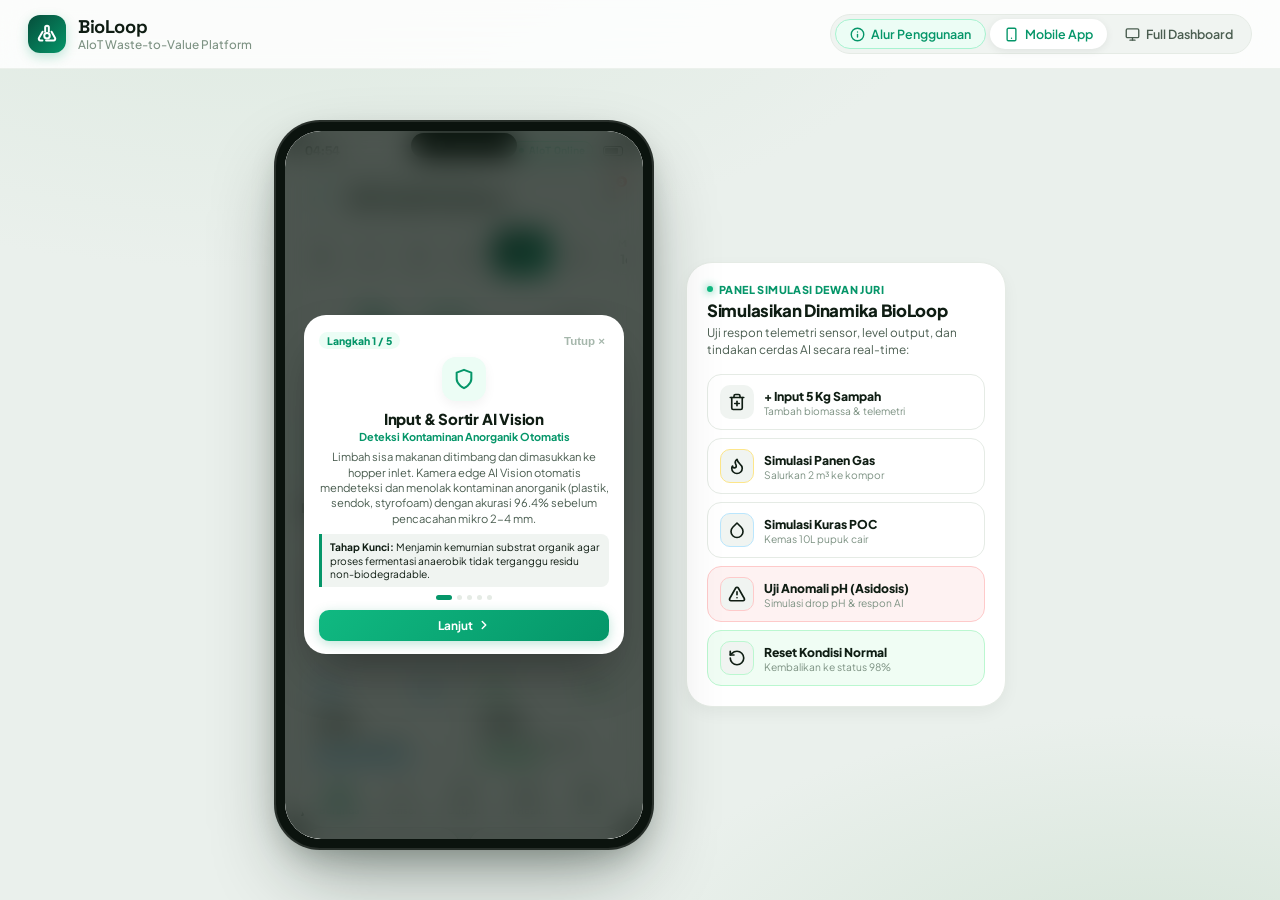
==== commit d4b88373: "refactor(bioloop): overhaul UI with modern bento grid and open-source SVG icons" ====
--- a/bioloop/index.html
+++ b/bioloop/index.html
@@ -3,10 +3,10 @@
 <head>
   <meta charset="UTF-8" />
   <meta name="viewport" content="width=device-width, initial-scale=1.0" />
-  <title>BioLoop — Smart AIoT Waste-to-Value Platform</title>
+  <title>BioLoop: Smart AIoT Waste-to-Value Platform</title>
   <meta name="description" content="Sistem Terintegrasi Konversi Food Waste Menjadi Biogas dan Biofertilizer Berbasis AIoT untuk Mendukung Circular Economy" />
   
-  <!-- Google Fonts: Plus Jakarta Sans & Space Grotesk -->
+  <!-- Modern Typography: Plus Jakarta Sans & Space Grotesk -->
   <link rel="preconnect" href="https://fonts.googleapis.com" />
   <link rel="preconnect" href="https://fonts.gstatic.com" crossorigin />
   <link href="https://fonts.googleapis.com/css2?family=Plus+Jakarta+Sans:wght@400;500;600;700;800&family=Space+Grotesk:wght@500;600;700&display=swap" rel="stylesheet" />
@@ -19,7 +19,7 @@
   <header class="top-nav-bar">
     <div class="brand-group">
       <div class="brand-icon">
-        <svg width="24" height="24" viewBox="0 0 24 24" fill="none" stroke="currentColor" stroke-width="2.4" stroke-linecap="round" stroke-linejoin="round">
+        <svg width="22" height="22" viewBox="0 0 24 24" fill="none" stroke="currentColor" stroke-width="2.2" stroke-linecap="round" stroke-linejoin="round">
           <path d="M7 19H4.815a1.83 1.83 0 0 1-1.57-.881 1.785 1.785 0 0 1-.004-1.784L7.196 9.5"></path>
           <path d="M11 19h8.2a1.8 1.8 0 0 0 1.57-.88 1.78 1.78 0 0 0 .01-1.78L17 9.5"></path>
           <path d="M14 9.5V5a2 2 0 0 0-2-2v0a2 2 0 0 0-2 2v4.5"></path>
@@ -28,22 +28,33 @@
       </div>
       <div class="brand-text">
         <span class="brand-name">BioLoop</span>
-        <span class="brand-sub">Smart AIoT Waste-to-Value Platform</span>
+        <span class="brand-sub">AIoT Waste-to-Value Platform</span>
       </div>
     </div>
 
     <!-- Presentation Control Mode & Tutorial Trigger -->
     <div class="mode-switch-group">
       <button id="btn-open-tutorial" class="view-pill tutorial-btn" onclick="openOnboardingTutorial()" title="Buka Panduan Alur Penggunaan">
-        <svg width="15" height="15" viewBox="0 0 24 24" fill="none" stroke="currentColor" stroke-width="2.2" stroke-linecap="round" stroke-linejoin="round"><circle cx="12" cy="12" r="10"></circle><path d="M9.09 9a3 3 0 0 1 5.83 1c0 2-3 3-3 3"></path><line x1="12" y1="17" x2="12.01" y2="17"></line></svg>
-        <span>💡 Alur Penggunaan</span>
+        <svg width="15" height="15" viewBox="0 0 24 24" fill="none" stroke="currentColor" stroke-width="2.2" stroke-linecap="round" stroke-linejoin="round">
+          <circle cx="12" cy="12" r="10"></circle>
+          <line x1="12" y1="16" x2="12" y2="12"></line>
+          <line x1="12" y1="8" x2="12.01" y2="8"></line>
+        </svg>
+        <span>Alur Penggunaan</span>
       </button>
       <button id="view-mode-phone" class="view-pill active" title="Tampilan Prototipe Mobile">
-        <svg width="15" height="15" viewBox="0 0 24 24" fill="none" stroke="currentColor" stroke-width="2.2" stroke-linecap="round" stroke-linejoin="round"><rect x="5" y="2" width="14" height="20" rx="2" ry="2"></rect><line x1="12" y1="18" x2="12.01" y2="18"></line></svg>
-        <span>Mobile Prototype</span>
+        <svg width="15" height="15" viewBox="0 0 24 24" fill="none" stroke="currentColor" stroke-width="2.2" stroke-linecap="round" stroke-linejoin="round">
+          <rect x="5" y="2" width="14" height="20" rx="2" ry="2"></rect>
+          <line x1="12" y1="18" x2="12.01" y2="18"></line>
+        </svg>
+        <span>Mobile App</span>
       </button>
       <button id="view-mode-desktop" class="view-pill" title="Tampilan Dashboard Layar Penuh">
-        <svg width="15" height="15" viewBox="0 0 24 24" fill="none" stroke="currentColor" stroke-width="2.2" stroke-linecap="round" stroke-linejoin="round"><rect x="2" y="3" width="20" height="14" rx="2" ry="2"></rect><line x1="8" y1="21" x2="16" y2="21"></line><line x1="12" y1="17" x2="12" y2="21"></line></svg>
+        <svg width="15" height="15" viewBox="0 0 24 24" fill="none" stroke="currentColor" stroke-width="2.2" stroke-linecap="round" stroke-linejoin="round">
+          <rect x="2" y="3" width="20" height="14" rx="2" ry="2"></rect>
+          <line x1="8" y1="21" x2="16" y2="21"></line>
+          <line x1="12" y1="17" x2="12" y2="21"></line>
+        </svg>
         <span>Full Dashboard</span>
       </button>
     </div>
@@ -65,7 +76,7 @@
         <div class="screen-statusbar">
           <span class="clock" id="live-clock">09:41</span>
           <div class="status-chips">
-            <span class="ai-chip"><span class="ai-dot"></span> AIoT Active</span>
+            <span class="ai-chip"><span class="ai-dot"></span> AIoT Online</span>
             <div class="status-battery">
               <span class="battery-bar"></span>
             </div>
@@ -77,182 +88,342 @@
 
           <!-- ================= SCREEN 1: DASHBOARD ================= -->
           <section class="screen active" id="screen-dashboard" data-screen="dashboard">
-            <div class="app-header">
-              <div>
-                <span class="header-pre">Sistem Terintegrasi v2.4</span>
-                <h1 class="header-title">BioLoop Ecosystem</h1>
+            <!-- App Header Profile & Notification Bar -->
+            <div class="app-header-row">
+              <div class="user-greeting-wrap">
+                <div class="user-avatar-badge">
+                  <svg width="18" height="18" viewBox="0 0 24 24" fill="none" stroke="currentColor" stroke-width="2.2" stroke-linecap="round" stroke-linejoin="round">
+                    <path d="M20 21v-2a4 4 0 0 0-4-4H8a4 4 0 0 0-4 4v2"></path>
+                    <circle cx="12" cy="7" r="4"></circle>
+                  </svg>
+                </div>
+                <div>
+                  <span class="header-pre">Unit Reaktor #01 (Kantin)</span>
+                  <h1 class="header-title">BioLoop Ecosystem</h1>
+                </div>
               </div>
               <button class="header-icon-btn" onclick="navigateTo('notifikasi')" title="Notifikasi Sistem" aria-label="Notifikasi">
-                <svg width="18" height="18" viewBox="0 0 24 24" fill="none" stroke="currentColor" stroke-width="2" stroke-linecap="round" stroke-linejoin="round"><path d="M18 8A6 6 0 0 0 6 8c0 7-3 9-3 9h18s-3-2-3-9"></path><path d="M13.73 21a2 2 0 0 1-3.46 0"></path></svg>
+                <svg width="18" height="18" viewBox="0 0 24 24" fill="none" stroke="currentColor" stroke-width="2" stroke-linecap="round" stroke-linejoin="round">
+                  <path d="M18 8A6 6 0 0 0 6 8c0 7-3 9-3 9h18s-3-2-3-9"></path>
+                  <path d="M13.73 21a2 2 0 0 1-3.46 0"></path>
+                </svg>
                 <span class="badge" id="notif-badge">3</span>
               </button>
             </div>
 
             <div class="screen-content">
-              <!-- System Status Hero Banner -->
-              <div class="system-status-card" onclick="navigateTo('monitoring')">
-                <div class="status-glow"></div>
-                <div class="status-header">
-                  <div class="status-indicator">
-                    <span class="pulse-ring"></span>
-                    <span class="pulse-core"></span>
-                    <span class="status-txt">SISTEM NORMAL &bull; ONLINE</span>
-                  </div>
-                  <span class="score-badge">Health 98%</span>
-                </div>
-                <div class="status-body">
-                  <h3>Unit Bioreaktor #01 (Kantin & Resto)</h3>
-                  <p>Fermentasi anaerobik stabil. Ketuk untuk inspeksi telemetri sensor &rarr;</p>
-                </div>
-              </div>
-
-              <!-- New User Guide Callout Card -->
+              
+              <!-- Weekly Calendar Pill Scroller (ala Fitness / Health Tracker) -->
+              <div class="calendar-pill-scroller">
+                <div class="cal-day">
+                  <span class="day-name">Sen</span>
+                  <span class="day-num">10</span>
+                </div>
+                <div class="cal-day">
+                  <span class="day-name">Sel</span>
+                  <span class="day-num">11</span>
+                </div>
+                <div class="cal-day">
+                  <span class="day-name">Rab</span>
+                  <span class="day-num">12</span>
+                </div>
+                <div class="cal-day">
+                  <span class="day-name">Kam</span>
+                  <span class="day-num">13</span>
+                </div>
+                <div class="cal-day active">
+                  <span class="day-name">Hari Ini</span>
+                  <span class="day-num">14</span>
+                </div>
+                <div class="cal-day">
+                  <span class="day-name">Sab</span>
+                  <span class="day-num">15</span>
+                </div>
+                <div class="cal-day">
+                  <span class="day-name">Min</span>
+                  <span class="day-num">16</span>
+                </div>
+              </div>
+
+              <!-- Primary Bento Hero: Circular Gauge & Reactor Health -->
+              <div class="bento-hero-gauge-card" onclick="navigateTo('monitoring')">
+                <div class="gauge-left-col">
+                  <!-- Radial Gauge SVG Indicator -->
+                  <div class="radial-gauge-wrap">
+                    <svg class="radial-svg" viewBox="0 0 100 100">
+                      <circle class="radial-track" cx="50" cy="50" r="40" />
+                      <circle class="radial-bar" id="hero-gauge-circle" cx="50" cy="50" r="40" stroke-dasharray="251.2" stroke-dashoffset="80.4" />
+                    </svg>
+                    <div class="radial-center-txt">
+                      <span class="radial-pct" id="hero-methane-pct">68%</span>
+                      <span class="radial-lbl">CH4 Murni</span>
+                    </div>
+                  </div>
+                </div>
+
+                <div class="gauge-right-col">
+                  <div class="hero-status-row">
+                    <span class="status-pill-emerald">
+                      <span class="pulse-emerald"></span> Online
+                    </span>
+                    <span class="health-chip">Health 98%</span>
+                  </div>
+                  <h3 class="hero-reactor-title">Reaktor Anaerobik Stabil</h3>
+                  <div class="hero-metric-sub">
+                    <div class="sub-item">
+                      <span class="s-val">37.2°C</span>
+                      <span class="s-key">Mesofilik</span>
+                    </div>
+                    <div class="sub-divider"></div>
+                    <div class="sub-item">
+                      <span class="s-val">7.1 pH</span>
+                      <span class="s-key">Netral</span>
+                    </div>
+                    <div class="sub-divider"></div>
+                    <div class="sub-item">
+                      <span class="s-val" id="val-waste-intake">24.8</span>
+                      <span class="s-key">Kg Input</span>
+                    </div>
+                  </div>
+                </div>
+              </div>
+
+              <!-- New User Guide Callout Banner -->
               <div class="user-guide-callout" onclick="openOnboardingTutorial()">
-                <div class="guide-callout-icon">💡</div>
+                <div class="guide-callout-icon">
+                  <svg width="18" height="18" viewBox="0 0 24 24" fill="none" stroke="currentColor" stroke-width="2.2" stroke-linecap="round" stroke-linejoin="round">
+                    <circle cx="12" cy="12" r="10"></circle>
+                    <line x1="12" y1="16" x2="12" y2="12"></line>
+                    <line x1="12" y1="8" x2="12.01" y2="8"></line>
+                  </svg>
+                </div>
                 <div class="guide-callout-text">
-                  <strong>Baru Pertama Kali di BioLoop?</strong>
-                  <span>Pelajari 5 langkah alur konversi food waste &amp; cara panen output &rarr;</span>
-                </div>
-                <span class="guide-callout-badge">Tutorial</span>
-              </div>
-
-              <!-- Waste Intake Counter Today -->
-              <div class="intake-metric-card">
-                <div class="intake-left">
-                  <div class="metric-icon-wrap waste-bg">
-                    <svg width="20" height="20" viewBox="0 0 24 24" fill="none" stroke="currentColor" stroke-width="2" stroke-linecap="round" stroke-linejoin="round"><polyline points="3 6 5 6 21 6"></polyline><path d="M19 6v14a2 2 0 0 1-2 2H7a2 2 0 0 1-2-2V6m3 0V4a2 2 0 0 1 2-2h4a2 2 0 0 1 2 2v2"></path><line x1="10" y1="11" x2="10" y2="17"></line><line x1="14" y1="11" x2="14" y2="17"></line></svg>
-                  </div>
-                  <div>
-                    <span class="card-caption">Total Food Waste Hari Ini</span>
-                    <div class="metric-value-row">
-                      <span class="metric-num" id="val-waste-intake">24.8</span>
-                      <span class="metric-unit">Kg</span>
-                    </div>
-                  </div>
-                </div>
-                <div class="trend-pill positive">+15.2% vs kemarin</div>
-              </div>
-
-              <!-- Interactive Circular Flow Mini Visualizer -->
-              <div class="circular-workflow-card" onclick="navigateTo('monitoring')">
-                <div class="card-title-row">
-                  <h4>Alur Konversi Sirkular</h4>
-                  <span class="interactive-tag">Live Process</span>
-                </div>
-                <div class="flow-steps-diagram">
-                  <div class="step-node active" title="Pencacahan Biomassa">
-                    <div class="node-icon">✂️</div>
+                  <strong>Panduan Alur Sistem BioLoop</strong>
+                  <span>Pelajari 5 tahapan konversi sisa makanan menjadi energi &amp; pupuk</span>
+                </div>
+                <div class="guide-callout-arrow">
+                  <svg width="16" height="16" viewBox="0 0 24 24" fill="none" stroke="currentColor" stroke-width="2.5" stroke-linecap="round" stroke-linejoin="round">
+                    <polyline points="9 18 15 12 9 6"></polyline>
+                  </svg>
+                </div>
+              </div>
+
+              <!-- Asymmetric Bento Row: Output Commodities -->
+              <div class="section-heading-row">
+                <h3>Kapasitas &amp; Hasil Batch</h3>
+                <button onclick="navigateTo('produksi')" class="link-more-btn">
+                  <span>Semua</span>
+                  <svg width="14" height="14" viewBox="0 0 24 24" fill="none" stroke="currentColor" stroke-width="2.5" stroke-linecap="round" stroke-linejoin="round"><polyline points="9 18 15 12 9 6"></polyline></svg>
+                </button>
+              </div>
+
+              <div class="bento-outputs-grid">
+                <!-- Biogas Card (Wide / Primary) -->
+                <div class="output-bento-card bento-biogas" onclick="openOutputTab('biogas')">
+                  <div class="bento-top-row">
+                    <div class="bento-icon-box amber-box">
+                      <svg width="18" height="18" viewBox="0 0 24 24" fill="none" stroke="currentColor" stroke-width="2.2" stroke-linecap="round" stroke-linejoin="round">
+                        <path d="M8.5 14.5A2.5 2.5 0 0 0 11 12c0-1.38-.5-2-1-3-1.072-2.143-.224-4.054 2-6 .5 2.5 2 4.9 4 6.5 2 1.6 3 3.5 3 5.5a7 7 0 1 1-14 0c0-1.153.433-2.294 1-3a2.5 2.5 0 0 0 2.5 2.5z"></path>
+                      </svg>
+                    </div>
+                    <span class="bento-badge-amber">85% Penuh</span>
+                  </div>
+                  <div class="bento-main-val" id="dash-pct-biogas">85%</div>
+                  <span class="bento-name">Biogas Metana (CH4)</span>
+                  <div class="progress-track-sleek">
+                    <div class="progress-fill-amber" id="dash-bar-biogas" style="width: 85%;"></div>
+                  </div>
+                  <div class="bento-foot-note" id="dash-qty-biogas">5.2 m³ / Setara 2.4 Tabung LPG</div>
+                </div>
+
+                <!-- POC Fertilizer Card -->
+                <div class="output-bento-card bento-poc" onclick="openOutputTab('poc')">
+                  <div class="bento-top-row">
+                    <div class="bento-icon-box blue-box">
+                      <svg width="18" height="18" viewBox="0 0 24 24" fill="none" stroke="currentColor" stroke-width="2.2" stroke-linecap="round" stroke-linejoin="round">
+                        <path d="M12 2.69l5.66 5.66a8 8 0 1 1-11.31 0z"></path>
+                      </svg>
+                    </div>
+                    <span class="bento-badge-blue">72%</span>
+                  </div>
+                  <div class="bento-main-val" id="dash-pct-poc">72%</div>
+                  <span class="bento-name">Pupuk Cair (POC)</span>
+                  <div class="progress-track-sleek">
+                    <div class="progress-fill-blue" id="dash-bar-poc" style="width: 72%;"></div>
+                  </div>
+                  <div class="bento-foot-note" id="dash-qty-poc">18.0 Liter / Siap Kuras</div>
+                </div>
+
+                <!-- POP Bio-Compost Card -->
+                <div class="output-bento-card bento-pop" onclick="openOutputTab('pop')">
+                  <div class="bento-top-row">
+                    <div class="bento-icon-box green-box">
+                      <svg width="18" height="18" viewBox="0 0 24 24" fill="none" stroke="currentColor" stroke-width="2.2" stroke-linecap="round" stroke-linejoin="round">
+                        <path d="M7 20h10"></path>
+                        <path d="M10 20c0-4.418 3.582-8 8-8"></path>
+                        <path d="M4 12c4.418 0 8 3.582 8 8"></path>
+                        <path d="M12 20v-9"></path>
+                        <path d="M12 11a4 4 0 0 1 4-4 4 4 0 0 1 4 4"></path>
+                      </svg>
+                    </div>
+                    <span class="bento-badge-green">45%</span>
+                  </div>
+                  <div class="bento-main-val" id="dash-pct-pop">45%</div>
+                  <span class="bento-name">Pupuk Padat (POP)</span>
+                  <div class="progress-track-sleek">
+                    <div class="progress-fill-green" id="dash-bar-pop" style="width: 45%;"></div>
+                  </div>
+                  <div class="bento-foot-note" id="dash-qty-pop">10.2 Kg / Pengeringan</div>
+                </div>
+              </div>
+
+              <!-- Bento Row 2: Live Activity Trends (ala Fitness Tracker Reference) -->
+              <div class="section-heading-row">
+                <h3>Aktivitas &amp; Tren Telemetri</h3>
+              </div>
+
+              <div class="bento-trends-grid">
+                <!-- Sparkline Card: Temp & pH Stability Wave -->
+                <div class="trend-card-item" onclick="navigateTo('monitoring')">
+                  <div class="trend-card-header">
+                    <div>
+                      <span class="trend-card-title">Kestabilan Reaktor</span>
+                      <div class="trend-card-num">37.2°C <span class="unit-tag">pH 7.1</span></div>
+                    </div>
+                    <div class="trend-icon-mini">
+                      <svg width="16" height="16" viewBox="0 0 24 24" fill="none" stroke="currentColor" stroke-width="2.2" stroke-linecap="round" stroke-linejoin="round">
+                        <path d="M22 12h-4l-3 9L9 3l-3 9H2"></path>
+                      </svg>
+                    </div>
+                  </div>
+                  <!-- Mini Wave ECG Sparkline SVG -->
+                  <div class="sparkline-wrap">
+                    <svg viewBox="0 0 180 40" class="sparkline-svg">
+                      <path d="M0,24 Q25,22 45,20 T90,16 T135,18 T180,14" fill="none" stroke="#10B981" stroke-width="2.5" stroke-linecap="round" />
+                      <circle cx="180" cy="14" r="3.5" fill="#10B981" />
+                    </svg>
+                  </div>
+                  <span class="trend-foot-lbl">Fluktuasi 24 jam &plusmn;0.3°C</span>
+                </div>
+
+                <!-- Mini Bar Chart: Daily Waste Intake -->
+                <div class="trend-card-item" onclick="navigateTo('monitoring')">
+                  <div class="trend-card-header">
+                    <div>
+                      <span class="trend-card-title">Timbulan 7 Hari</span>
+                      <div class="trend-card-num">24.8 <span class="unit-tag">Kg/hr</span></div>
+                    </div>
+                    <div class="trend-icon-mini">
+                      <svg width="16" height="16" viewBox="0 0 24 24" fill="none" stroke="currentColor" stroke-width="2.2" stroke-linecap="round" stroke-linejoin="round">
+                        <line x1="18" y1="20" x2="18" y2="10"></line>
+                        <line x1="12" y1="20" x2="12" y2="4"></line>
+                        <line x1="6" y1="20" x2="6" y2="14"></line>
+                      </svg>
+                    </div>
+                  </div>
+                  <!-- Vertical Mini Bars (Mon-Sun) -->
+                  <div class="mini-bar-chart">
+                    <div class="bar-col"><div class="bar-fill" style="height: 48%;"></div><span class="bar-lbl">S</span></div>
+                    <div class="bar-col"><div class="bar-fill" style="height: 60%;"></div><span class="bar-lbl">S</span></div>
+                    <div class="bar-col"><div class="bar-fill" style="height: 52%;"></div><span class="bar-lbl">R</span></div>
+                    <div class="bar-col"><div class="bar-fill" style="height: 75%;"></div><span class="bar-lbl">K</span></div>
+                    <div class="bar-col active"><div class="bar-fill" style="height: 90%;"></div><span class="bar-lbl">J</span></div>
+                    <div class="bar-col"><div class="bar-fill" style="height: 68%;"></div><span class="bar-lbl">S</span></div>
+                    <div class="bar-col"><div class="bar-fill" style="height: 42%;"></div><span class="bar-lbl">M</span></div>
+                  </div>
+                  <span class="trend-foot-lbl">+15.2% kenaikan vs kemarin</span>
+                </div>
+              </div>
+
+              <!-- AI Predictive Alert Card -->
+              <div class="ai-insight-sleek-card" onclick="navigateTo('maintenance')">
+                <div class="ai-insight-icon-box">
+                  <svg width="20" height="20" viewBox="0 0 24 24" fill="none" stroke="currentColor" stroke-width="2.2" stroke-linecap="round" stroke-linejoin="round">
+                    <path d="m12 3-1.912 5.813a2 2 0 0 1-1.275 1.275L3 12l5.813 1.912a2 2 0 0 1 1.275 1.275L12 21l1.912-5.813a2 2 0 0 1 1.275-1.275L21 12l-5.813-1.912a2 2 0 0 1-1.275-1.275L12 3Z"></path>
+                  </svg>
+                </div>
+                <div class="ai-insight-content">
+                  <div class="ai-insight-top">
+                    <span class="ai-badge-indigo">AI Diagnostic</span>
+                    <span class="ai-time-ago">2m lalu</span>
+                  </div>
+                  <p class="ai-insight-msg" id="dash-ai-strip-text">Kondisi pH stabil (7.1). Media bio-scrubber H2S tersisa 4 hari sebelum perlu regenerasi.</p>
+                </div>
+                <div class="ai-insight-chev">
+                  <svg width="16" height="16" viewBox="0 0 24 24" fill="none" stroke="currentColor" stroke-width="2.5" stroke-linecap="round" stroke-linejoin="round"><polyline points="9 18 15 12 9 6"></polyline></svg>
+                </div>
+              </div>
+
+              <!-- Circular Workflow Architecture (Replaced raw arrows with clean step connector) -->
+              <div class="circular-workflow-sleek" onclick="navigateTo('monitoring')">
+                <div class="workflow-header-row">
+                  <h4>Siklus Konversi Sirkular</h4>
+                  <span class="badge-tag-emerald">Proses Aktif</span>
+                </div>
+                <div class="workflow-step-track">
+                  <div class="wf-node">
+                    <div class="wf-icon-box">
+                      <svg width="16" height="16" viewBox="0 0 24 24" fill="none" stroke="currentColor" stroke-width="2.2" stroke-linecap="round" stroke-linejoin="round">
+                        <circle cx="6" cy="6" r="3"></circle>
+                        <circle cx="6" cy="18" r="3"></circle>
+                        <line x1="20" y1="4" x2="8.12" y2="15.88"></line>
+                        <line x1="14.47" y1="14.48" x2="20" y2="20"></line>
+                        <line x1="8.12" y1="8.12" x2="12" y2="12"></line>
+                      </svg>
+                    </div>
                     <span>Shredder</span>
                   </div>
-                  <div class="flow-arrow">&rarr;</div>
-                  <div class="step-node active pulse" title="Fermentasi Anaerob">
-                    <div class="node-icon">🔄</div>
+
+                  <div class="wf-connector">
+                    <svg width="16" height="16" viewBox="0 0 24 24" fill="none" stroke="currentColor" stroke-width="2.5" stroke-linecap="round" stroke-linejoin="round"><polyline points="9 18 15 12 9 6"></polyline></svg>
+                  </div>
+
+                  <div class="wf-node active-pulse">
+                    <div class="wf-icon-box">
+                      <svg width="16" height="16" viewBox="0 0 24 24" fill="none" stroke="currentColor" stroke-width="2.2" stroke-linecap="round" stroke-linejoin="round">
+                        <path d="M21 16V8a2 2 0 0 0-1-1.73l-7-4a2 2 0 0 0-2 0l-7 4A2 2 0 0 0 3 8v8a2 2 0 0 0 1 1.73l7 4a2 2 0 0 0 2 0l7-4A2 2 0 0 0 21 16z"></path>
+                        <polyline points="3.27 6.96 12 12.01 20.73 6.96"></polyline>
+                        <line x1="12" y1="22.08" x2="12" y2="12"></line>
+                      </svg>
+                    </div>
                     <span>Digester</span>
                   </div>
-                  <div class="flow-arrow">&rarr;</div>
-                  <div class="step-node active" title="Pemisahan Digestate & Gas">
-                    <div class="node-icon">⚡</div>
+
+                  <div class="wf-connector">
+                    <svg width="16" height="16" viewBox="0 0 24 24" fill="none" stroke="currentColor" stroke-width="2.5" stroke-linecap="round" stroke-linejoin="round"><polyline points="9 18 15 12 9 6"></polyline></svg>
+                  </div>
+
+                  <div class="wf-node">
+                    <div class="wf-icon-box">
+                      <svg width="16" height="16" viewBox="0 0 24 24" fill="none" stroke="currentColor" stroke-width="2.2" stroke-linecap="round" stroke-linejoin="round">
+                        <polygon points="12 2 2 7 12 12 22 7 12 2"></polygon>
+                        <polyline points="2 17 12 22 22 17"></polyline>
+                        <polyline points="2 12 12 17 22 12"></polyline>
+                      </svg>
+                    </div>
                     <span>Separator</span>
                   </div>
-                  <div class="flow-arrow">&rarr;</div>
-                  <div class="step-node-outputs">
-                    <span class="pill-out p-gas">🔥 Gas</span>
-                    <span class="pill-out p-poc">💧 POC</span>
-                    <span class="pill-out p-pop">🌱 POP</span>
-                  </div>
-                </div>
-              </div>
-
-              <!-- Ringkasan Output Produksi (3 Kartu Utama) -->
-              <div class="section-title-bar">
-                <h3>Kapasitas &amp; Hasil Produksi</h3>
-                <a onclick="navigateTo('produksi')" class="link-more">Lihat Detail &rarr;</a>
-              </div>
-
-              <div class="output-overview-grid">
-                <!-- Biogas -->
-                <div class="output-item-card" onclick="openOutputTab('biogas')">
-                  <div class="output-card-top">
-                    <span class="output-emoji energy-bg">🔥</span>
-                    <span class="output-badge alert-amber">Hampir Penuh</span>
-                  </div>
-                  <div class="output-pct" id="dash-pct-biogas">85%</div>
-                  <span class="output-label">Biogas Metana</span>
-                  <div class="progress-bar-wrap">
-                    <div class="progress-fill fill-amber" id="dash-bar-biogas" style="width: 85%;"></div>
-                  </div>
-                  <span class="output-qty-sub" id="dash-qty-biogas">5.2 m³ &bull; Setara 2.4 LPG</span>
-                </div>
-
-                <!-- POC -->
-                <div class="output-item-card" onclick="openOutputTab('poc')">
-                  <div class="output-card-top">
-                    <span class="output-emoji water-bg">💧</span>
-                    <span class="output-badge alert-blue">Siap Panen</span>
-                  </div>
-                  <div class="output-pct" id="dash-pct-poc">72%</div>
-                  <span class="output-label">Pupuk Cair (POC)</span>
-                  <div class="progress-bar-wrap">
-                    <div class="progress-fill fill-blue" id="dash-bar-poc" style="width: 72%;"></div>
-                  </div>
-                  <span class="output-qty-sub" id="dash-qty-poc">18.0 Liter &bull; Siap Kuras</span>
-                </div>
-
-                <!-- POP -->
-                <div class="output-item-card" onclick="openOutputTab('pop')">
-                  <div class="output-card-top">
-                    <span class="output-emoji earth-bg">🌱</span>
-                    <span class="output-badge alert-brown">Fermentasi</span>
-                  </div>
-                  <div class="output-pct" id="dash-pct-pop">45%</div>
-                  <span class="output-label">Pupuk Padat (POP)</span>
-                  <div class="progress-bar-wrap">
-                    <div class="progress-fill fill-brown" id="dash-bar-pop" style="width: 45%;"></div>
-                  </div>
-                  <span class="output-qty-sub" id="dash-qty-pop">10.2 Kg &bull; Pengeringan</span>
-                </div>
-              </div>
-
-              <!-- AI Predictive Alert Strip -->
-              <div class="ai-strip-card" onclick="navigateTo('maintenance')">
-                <div class="ai-strip-icon">🤖</div>
-                <div class="ai-strip-content">
-                  <span class="ai-strip-tag">AI Predictive Insight</span>
-                  <p class="ai-strip-msg" id="dash-ai-strip-text">Kondisi pH stabil (7.1). Media bio-scrubber H2S tersisa 4 hari sebelum perlu regenerasi.</p>
-                </div>
-                <span class="chev-right">&rsaquo;</span>
-              </div>
-
-              <!-- Quick Action Grid -->
-              <div class="section-title-bar">
-                <h3>Navigasi Cepat</h3>
-              </div>
-              <div class="quick-nav-grid">
-                <button class="quick-btn" onclick="navigateTo('monitoring')">
-                  <span class="q-icon">📈</span>
-                  <span class="q-txt">Sensor IoT</span>
-                </button>
-                <button class="quick-btn" onclick="navigateTo('produksi')">
-                  <span class="q-icon">🧪</span>
-                  <span class="q-txt">Panen Output</span>
-                </button>
-                <button class="quick-btn" onclick="navigateTo('maintenance')">
-                  <span class="q-icon">🛡️</span>
-                  <span class="q-txt">Diagnosa AI</span>
-                </button>
-                <button class="quick-btn" onclick="navigateTo('dampak')">
-                  <span class="q-icon">🌍</span>
-                  <span class="q-txt">Dampak SDGs</span>
-                </button>
-              </div>
+
+                  <div class="wf-connector">
+                    <svg width="16" height="16" viewBox="0 0 24 24" fill="none" stroke="currentColor" stroke-width="2.5" stroke-linecap="round" stroke-linejoin="round"><polyline points="9 18 15 12 9 6"></polyline></svg>
+                  </div>
+
+                  <div class="wf-outputs-pill-col">
+                    <span class="wf-out-pill amber-pill">Gas 85%</span>
+                    <span class="wf-out-pill blue-pill">POC 72%</span>
+                    <span class="wf-out-pill green-pill">POP 45%</span>
+                  </div>
+                </div>
+              </div>
+
             </div>
           </section>
 
           <!-- ================= SCREEN 2: MONITORING SENSOR ================= -->
           <section class="screen" id="screen-monitoring" data-screen="monitoring">
-            <div class="app-header">
+            <div class="app-header-row">
               <button class="header-icon-btn" onclick="navigateTo('dashboard')" aria-label="Kembali">
-                <svg width="18" height="18" viewBox="0 0 24 24" fill="none" stroke="currentColor" stroke-width="2.5" stroke-linecap="round" stroke-linejoin="round"><line x1="19" y1="12" x2="5" y2="12"></line><polyline points="12 19 5 12 12 5"></polyline></svg>
+                <svg width="18" height="18" viewBox="0 0 24 24" fill="none" stroke="currentColor" stroke-width="2.5" stroke-linecap="round" stroke-linejoin="round"><polyline points="15 18 9 12 15 6"></polyline></svg>
               </button>
               <div class="header-center">
                 <h1 class="header-title">Monitoring Sensor</h1>
@@ -264,14 +435,18 @@
             </div>
 
             <div class="screen-content">
-              <!-- Sensor 1: Suhu Digester -->
+              <!-- Sensor 1: Suhu Bioreaktor -->
               <div class="sensor-metric-card">
                 <div class="sensor-top-row">
                   <div class="sensor-info-left">
-                    <span class="sensor-glyph red-bg">🌡️</span>
+                    <div class="sensor-icon-box red-box">
+                      <svg width="18" height="18" viewBox="0 0 24 24" fill="none" stroke="currentColor" stroke-width="2.2" stroke-linecap="round" stroke-linejoin="round">
+                        <path d="M14 14.76V3.5a2.5 2.5 0 0 0-5 0v11.26a4.5 4.5 0 1 0 5 0z"></path>
+                      </svg>
+                    </div>
                     <div>
                       <span class="sensor-name">Suhu Bioreaktor</span>
-                      <span class="sensor-range">Ideal: 35°C &ndash; 38°C (Mesofilik)</span>
+                      <span class="sensor-range">Ideal: 35°C to 38°C (Mesofilik)</span>
                     </div>
                   </div>
                   <div class="sensor-live-val" id="val-temp">37.2 <span class="unit">°C</span></div>
@@ -281,7 +456,7 @@
                 </div>
                 <div class="gauge-limits">
                   <span>0°C</span>
-                  <span class="opt-label">Zona Mesofilik</span>
+                  <span class="opt-label">Zona Mesofilik Optimal</span>
                   <span>60°C</span>
                 </div>
               </div>
@@ -290,10 +465,16 @@
               <div class="sensor-metric-card">
                 <div class="sensor-top-row">
                   <div class="sensor-info-left">
-                    <span class="sensor-glyph blue-bg">🧫</span>
+                    <div class="sensor-icon-box blue-box">
+                      <svg width="18" height="18" viewBox="0 0 24 24" fill="none" stroke="currentColor" stroke-width="2.2" stroke-linecap="round" stroke-linejoin="round">
+                        <path d="M10 2v7.527a2 2 0 0 1-.211.896L4.72 20.55a1 1 0 0 0 .9 1.45h12.76a1 1 0 0 0 .9-1.45l-5.069-10.127A2 2 0 0 1 14 9.527V2"></path>
+                        <path d="M8.5 2h7"></path>
+                        <path d="M7 16h10"></path>
+                      </svg>
+                    </div>
                     <div>
                       <span class="sensor-name">Derajat Keasaman (pH)</span>
-                      <span class="sensor-range">Ideal: 6.8 &ndash; 7.4 (Netral Seimbang)</span>
+                      <span class="sensor-range">Ideal: 6.8 to 7.4 (Netral Seimbang)</span>
                     </div>
                   </div>
                   <div class="sensor-live-val" id="val-ph">7.1 <span class="unit">pH</span></div>
@@ -308,14 +489,18 @@
                 </div>
               </div>
 
-              <!-- Sensor 3: Kelembaban & Kadar Air -->
+              <!-- Sensor 3: Kelembaban Slurry -->
               <div class="sensor-metric-card">
                 <div class="sensor-top-row">
                   <div class="sensor-info-left">
-                    <span class="sensor-glyph green-bg">💧</span>
+                    <div class="sensor-icon-box green-box">
+                      <svg width="18" height="18" viewBox="0 0 24 24" fill="none" stroke="currentColor" stroke-width="2.2" stroke-linecap="round" stroke-linejoin="round">
+                        <path d="M12 2.69l5.66 5.66a8 8 0 1 1-11.31 0z"></path>
+                      </svg>
+                    </div>
                     <div>
                       <span class="sensor-name">Kelembaban Slurry</span>
-                      <span class="sensor-range">Ideal: 75% &ndash; 85% untuk fluiditas</span>
+                      <span class="sensor-range">Ideal: 75% to 85% untuk fluiditas</span>
                     </div>
                   </div>
                   <div class="sensor-live-val" id="val-moisture">78 <span class="unit">%</span></div>
@@ -330,14 +515,19 @@
                 </div>
               </div>
 
-              <!-- Sensor 4: Tekanan & Kemurnian Gas Metana -->
+              <!-- Sensor 4: Tekanan Gas & Kadar CH4 -->
               <div class="sensor-metric-card">
                 <div class="sensor-top-row">
                   <div class="sensor-info-left">
-                    <span class="sensor-glyph amber-bg">🫧</span>
+                    <div class="sensor-icon-box amber-box">
+                      <svg width="18" height="18" viewBox="0 0 24 24" fill="none" stroke="currentColor" stroke-width="2.2" stroke-linecap="round" stroke-linejoin="round">
+                        <path d="m12 14 4-4"></path>
+                        <path d="M3.34 19a10 10 0 1 1 17.32 0"></path>
+                      </svg>
+                    </div>
                     <div>
                       <span class="sensor-name">Tekanan Gas &amp; Kadar CH4</span>
-                      <span class="sensor-range">Maks Aman: 2.5 Bar &bull; CH4: &gt;60%</span>
+                      <span class="sensor-range">Maks Aman: 2.5 Bar / CH4: >60%</span>
                     </div>
                   </div>
                   <div class="sensor-live-val" id="val-pressure">1.8 <span class="unit">Bar</span></div>
@@ -353,7 +543,7 @@
               </div>
 
               <!-- Status Hardware & Aktuator Otomatis -->
-              <div class="section-title-bar">
+              <div class="section-heading-row">
                 <h3>Status Hardware &amp; Aktuator</h3>
               </div>
               <div class="hardware-status-list">
@@ -361,7 +551,7 @@
                   <span class="hw-dot active"></span>
                   <div class="hw-info">
                     <span class="hw-title">AI Vision Contaminant Sorter</span>
-                    <span class="hw-sub">Mendeteksi anorganik (plastik/logam)</span>
+                    <span class="hw-sub">Mendeteksi anorganik (plastik, styrofoam)</span>
                   </div>
                   <span class="hw-status-badge">Aktif 100%</span>
                 </div>
@@ -369,7 +559,7 @@
                   <span class="hw-dot active"></span>
                   <div class="hw-info">
                     <span class="hw-title">Motor Agitator (Pengaduk Berkala)</span>
-                    <span class="hw-sub">Pencegah kerak biogas (Cycle 15m)</span>
+                    <span class="hw-sub">Pencegah kerak biogas (Siklus 15m)</span>
                   </div>
                   <span class="hw-status-badge">Standby</span>
                 </div>
@@ -377,7 +567,7 @@
                   <span class="hw-dot active"></span>
                   <div class="hw-info">
                     <span class="hw-title">Bio-Scrubber Filter H2S</span>
-                    <span class="hw-sub">Penyerap bau &amp; korosi asam</span>
+                    <span class="hw-sub">Penyerap bau &amp; pencegah korosi asam</span>
                   </div>
                   <span class="hw-status-badge">84% Bersih</span>
                 </div>
@@ -395,9 +585,9 @@
 
           <!-- ================= SCREEN 3: PRODUKSI & PANEN ================= -->
           <section class="screen" id="screen-produksi" data-screen="produksi">
-            <div class="app-header">
+            <div class="app-header-row">
               <button class="header-icon-btn" onclick="navigateTo('dashboard')" aria-label="Kembali">
-                <svg width="18" height="18" viewBox="0 0 24 24" fill="none" stroke="currentColor" stroke-width="2.5" stroke-linecap="round" stroke-linejoin="round"><line x1="19" y1="12" x2="5" y2="12"></line><polyline points="12 19 5 12 12 5"></polyline></svg>
+                <svg width="18" height="18" viewBox="0 0 24 24" fill="none" stroke="currentColor" stroke-width="2.5" stroke-linecap="round" stroke-linejoin="round"><polyline points="15 18 9 12 15 6"></polyline></svg>
               </button>
               <div class="header-center">
                 <h1 class="header-title">Hasil Produksi &amp; Panen</h1>
@@ -412,7 +602,11 @@
               <!-- Product 1: Biogas -->
               <div class="production-detail-card" id="card-prod-biogas">
                 <div class="prod-header-row">
-                  <div class="prod-icon-wrap energy-bg">🔥</div>
+                  <div class="prod-icon-box amber-box">
+                    <svg width="20" height="20" viewBox="0 0 24 24" fill="none" stroke="currentColor" stroke-width="2.2" stroke-linecap="round" stroke-linejoin="round">
+                      <path d="M8.5 14.5A2.5 2.5 0 0 0 11 12c0-1.38-.5-2-1-3-1.072-2.143-.224-4.054 2-6 .5 2.5 2 4.9 4 6.5 2 1.6 3 3.5 3 5.5a7 7 0 1 1-14 0c0-1.153.433-2.294 1-3a2.5 2.5 0 0 0 2.5 2.5z"></path>
+                    </svg>
+                  </div>
                   <div class="prod-text-info">
                     <h4>Biogas Metana (CH4 Murni)</h4>
                     <span class="prod-subtext">Energi Memasak &amp; Pemanas Terbarukan</span>
@@ -437,17 +631,22 @@
                   </div>
                 </div>
                 <button class="action-btn btn-amber" onclick="simulateHarvestBiogas()">
-                  <span>Buka Valve Salurkan ke Kompor</span> &rarr;
+                  <span>Buka Valve Salurkan ke Kompor</span>
+                  <svg width="15" height="15" viewBox="0 0 24 24" fill="none" stroke="currentColor" stroke-width="2.5" stroke-linecap="round" stroke-linejoin="round"><polyline points="9 18 15 12 9 6"></polyline></svg>
                 </button>
               </div>
 
               <!-- Product 2: POC -->
               <div class="production-detail-card" id="card-prod-poc">
                 <div class="prod-header-row">
-                  <div class="prod-icon-wrap water-bg">💧</div>
+                  <div class="prod-icon-box blue-box">
+                    <svg width="20" height="20" viewBox="0 0 24 24" fill="none" stroke="currentColor" stroke-width="2.2" stroke-linecap="round" stroke-linejoin="round">
+                      <path d="M12 2.69l5.66 5.66a8 8 0 1 1-11.31 0z"></path>
+                    </svg>
+                  </div>
                   <div class="prod-text-info">
                     <h4>Pupuk Organik Cair (POC)</h4>
-                    <span class="prod-subtext">Nutrisi Cair Tanaman &bull; NPK 1.8-1.2-2.1</span>
+                    <span class="prod-subtext">Nutrisi Tanaman / NPK 1.8-1.2-2.1</span>
                   </div>
                   <div class="prod-pct-large" id="prod-poc-pct">72%</div>
                 </div>
@@ -469,22 +668,31 @@
                   </div>
                 </div>
                 <button class="action-btn btn-blue" onclick="simulateHarvestPOC()">
-                  <span>Kuras Melalui Outlet Depan</span> &rarr;
+                  <span>Kuras Melalui Outlet Depan</span>
+                  <svg width="15" height="15" viewBox="0 0 24 24" fill="none" stroke="currentColor" stroke-width="2.5" stroke-linecap="round" stroke-linejoin="round"><polyline points="9 18 15 12 9 6"></polyline></svg>
                 </button>
               </div>
 
               <!-- Product 3: POP -->
               <div class="production-detail-card" id="card-prod-pop">
                 <div class="prod-header-row">
-                  <div class="prod-icon-wrap earth-bg">🌱</div>
+                  <div class="prod-icon-box green-box">
+                    <svg width="20" height="20" viewBox="0 0 24 24" fill="none" stroke="currentColor" stroke-width="2.2" stroke-linecap="round" stroke-linejoin="round">
+                      <path d="M7 20h10"></path>
+                      <path d="M10 20c0-4.418 3.582-8 8-8"></path>
+                      <path d="M4 12c4.418 0 8 3.582 8 8"></path>
+                      <path d="M12 20v-9"></path>
+                      <path d="M12 11a4 4 0 0 1 4-4 4 4 0 0 1 4 4"></path>
+                    </svg>
+                  </div>
                   <div class="prod-text-info">
                     <h4>Pupuk Organik Padat (POP)</h4>
-                    <span class="prod-subtext">Soil Conditioner &bull; Rasio C/N 15:1</span>
+                    <span class="prod-subtext">Soil Conditioner / Rasio C/N 15:1</span>
                   </div>
                   <div class="prod-pct-large" id="prod-pop-pct">45%</div>
                 </div>
                 <div class="progress-bar-wrap big">
-                  <div class="progress-fill fill-brown" id="prod-pop-bar" style="width: 45%;"></div>
+                  <div class="progress-fill fill-green" id="prod-pop-bar" style="width: 45%;"></div>
                 </div>
                 <div class="prod-stats-row">
                   <div>
@@ -493,22 +701,29 @@
                   </div>
                   <div>
                     <span class="stat-lbl">Fase Digestate</span>
-                    <span class="stat-num text-brown" id="prod-pop-status">Pengeringan</span>
+                    <span class="stat-num text-green" id="prod-pop-status">Pengeringan</span>
                   </div>
                   <div>
                     <span class="stat-lbl">Estimasi Nilai Jual</span>
                     <span class="stat-num" id="prod-pop-val">Rp 81.600</span>
                   </div>
                 </div>
-                <button class="action-btn btn-brown" onclick="simulateHarvestPOP()">
-                  <span>Ambil &amp; Kemas Kompos Padat</span> &rarr;
+                <button class="action-btn btn-green" onclick="simulateHarvestPOP()">
+                  <span>Ambil &amp; Kemas Kompos Padat</span>
+                  <svg width="15" height="15" viewBox="0 0 24 24" fill="none" stroke="currentColor" stroke-width="2.5" stroke-linecap="round" stroke-linejoin="round"><polyline points="9 18 15 12 9 6"></polyline></svg>
                 </button>
               </div>
 
               <!-- Total Economic Value Card -->
               <div class="total-valuation-banner">
                 <div class="val-header">
-                  <span>Total Valuasi Ekonomi Batch Ini</span>
+                  <div class="val-title-group">
+                    <svg width="20" height="20" viewBox="0 0 24 24" fill="none" stroke="currentColor" stroke-width="2" stroke-linecap="round" stroke-linejoin="round">
+                      <line x1="12" y1="1" x2="12" y2="23"></line>
+                      <path d="M17 5H9.5a3.5 3.5 0 0 0 0 7h5a3.5 3.5 0 0 1 0 7H6"></path>
+                    </svg>
+                    <span>Total Valuasi Ekonomi Batch Ini</span>
+                  </div>
                   <span class="val-sum" id="total-val-sum">Rp 405.600</span>
                 </div>
                 <p>Mengubah beban biaya buang sampah menjadi potensi pendapatan ekonomi sirkular riil bagi pelaku usaha.</p>
@@ -518,13 +733,13 @@
 
           <!-- ================= SCREEN 4: AI PREDICTIVE MAINTENANCE ================= -->
           <section class="screen" id="screen-maintenance" data-screen="maintenance">
-            <div class="app-header">
+            <div class="app-header-row">
               <button class="header-icon-btn" onclick="navigateTo('dashboard')" aria-label="Kembali">
-                <svg width="18" height="18" viewBox="0 0 24 24" fill="none" stroke="currentColor" stroke-width="2.5" stroke-linecap="round" stroke-linejoin="round"><line x1="19" y1="12" x2="5" y2="12"></line><polyline points="12 19 5 12 12 5"></polyline></svg>
+                <svg width="18" height="18" viewBox="0 0 24 24" fill="none" stroke="currentColor" stroke-width="2.5" stroke-linecap="round" stroke-linejoin="round"><polyline points="15 18 9 12 15 6"></polyline></svg>
               </button>
               <div class="header-center">
                 <h1 class="header-title">AI Maintenance</h1>
-                <span class="header-pre">Prediksi Kerusakan &amp; Resep Solusi</span>
+                <span class="header-pre">Prediksi Kerusakan &amp; Solusi Presisi</span>
               </div>
               <button class="header-icon-btn" onclick="runAiDiagnostic()" title="Jalankan Diagnosa Cepat">
                 <svg width="17" height="17" viewBox="0 0 24 24" fill="none" stroke="currentColor" stroke-width="2.5" stroke-linecap="round" stroke-linejoin="round"><path d="M12 2v4M12 18v4M4.93 4.93l2.83 2.83M16.24 16.24l2.83 2.83M2 12h4M18 12h4M4.93 19.07l2.83-2.83M16.24 7.76l2.83-2.83"></path></svg>
@@ -545,7 +760,7 @@
                 </div>
               </div>
 
-              <div class="section-title-bar">
+              <div class="section-heading-row">
                 <h3>Rekomendasi Cerdas AI</h3>
                 <span class="ai-badge-pill">Autonomous</span>
               </div>
@@ -557,7 +772,7 @@
                   <span class="recom-time">AI Monitoring</span>
                 </div>
                 <h4 id="souring-title">Stabilitas Derajat Keasaman (pH)</h4>
-                <p id="souring-desc">Aktivitas bakteri metanogen dalam rasio seimbang (pH 7.1). Tidak ada risiko pengasaman (*souring*).</p>
+                <p id="souring-desc">Aktivitas bakteri metanogen dalam rasio seimbang (pH 7.1). Tidak ada risiko pengasaman reaktor (souring).</p>
                 <div class="recom-action-box" id="souring-action">
                   <strong>Rekomendasi Operasional:</strong> Pertahankan variasi input sampah sayur &amp; nasi seimbang.
                 </div>
@@ -567,12 +782,12 @@
               <div class="ai-recom-card">
                 <div class="recom-top">
                   <span class="recom-tag alert-amber">Perhatian (4 Hari Lagi)</span>
-                  <span class="recom-time">Prediksi Masa Pakai</span>
+                  <span class="recom-time">Prediksi Siklus</span>
                 </div>
                 <h4>Saturasi Bio-Scrubber Filter H2S</h4>
                 <p>Media spons oksida besi telah menyerap 84% kapasitas gas asam H2S. Terdeteksi peningkatan resistensi aliran mikro 0.05 Bar.</p>
                 <div class="recom-action-box">
-                  <strong>Tindakan AI:</strong> Jadwalkan pencucian atau penambahan media serbuk besi Fe2O3 dalam 4 hari untuk mencegah korosi katup kompor.
+                  <strong>Tindakan AI:</strong> Jadwalkan regenerasi media serbuk besi Fe2O3 dalam 4 hari untuk mencegah korosi katup kompor.
                 </div>
               </div>
 
@@ -587,7 +802,7 @@
               </div>
 
               <!-- AI Vision Contaminant Feed Log -->
-              <div class="section-title-bar">
+              <div class="section-heading-row">
                 <h3>Log AI Vision Sorter</h3>
               </div>
               <div class="vision-log-card">
@@ -595,10 +810,14 @@
                   <span class="live-rec-dot"></span> Kamera Hopper Input (Real-Time)
                 </div>
                 <div class="vision-detected-item">
-                  <span class="log-icon">🛡️</span>
+                  <div class="log-icon-box">
+                    <svg width="18" height="18" viewBox="0 0 24 24" fill="none" stroke="currentColor" stroke-width="2" stroke-linecap="round" stroke-linejoin="round">
+                      <path d="M12 22s8-4 8-10V5l-8-3-8 3v7c0 6 8 10 8 10z"></path>
+                    </svg>
+                  </div>
                   <div class="log-info">
                     <strong>Penyortiran Terakhir:</strong> Lolos 100% Organik
-                    <span class="log-detail">3.2 Kg sisa nasi &amp; sayur &bull; 0 Kontaminan</span>
+                    <span class="log-detail">3.2 Kg sisa nasi &amp; sayur / 0 Kontaminan Anorganik</span>
                   </div>
                   <span class="log-time">10m lalu</span>
                 </div>
@@ -608,9 +827,9 @@
 
           <!-- ================= SCREEN 5: NOTIFIKASI ================= -->
           <section class="screen" id="screen-notifikasi" data-screen="notifikasi">
-            <div class="app-header">
+            <div class="app-header-row">
               <button class="header-icon-btn" onclick="navigateTo('dashboard')" aria-label="Kembali">
-                <svg width="18" height="18" viewBox="0 0 24 24" fill="none" stroke="currentColor" stroke-width="2.5" stroke-linecap="round" stroke-linejoin="round"><line x1="19" y1="12" x2="5" y2="12"></line><polyline points="12 19 5 12 12 5"></polyline></svg>
+                <svg width="18" height="18" viewBox="0 0 24 24" fill="none" stroke="currentColor" stroke-width="2.5" stroke-linecap="round" stroke-linejoin="round"><polyline points="15 18 9 12 15 6"></polyline></svg>
               </button>
               <div class="header-center">
                 <h1 class="header-title">Pusat Notifikasi</h1>
@@ -624,23 +843,31 @@
             <div class="screen-content" id="notif-list-container">
               <!-- Item 1 -->
               <div class="notif-card high" onclick="openOutputTab('biogas')">
-                <div class="notif-glyph amber-bg">🔥</div>
+                <div class="notif-icon-box amber-box">
+                  <svg width="18" height="18" viewBox="0 0 24 24" fill="none" stroke="currentColor" stroke-width="2.2" stroke-linecap="round" stroke-linejoin="round">
+                    <path d="M8.5 14.5A2.5 2.5 0 0 0 11 12c0-1.38-.5-2-1-3-1.072-2.143-.224-4.054 2-6 .5 2.5 2 4.9 4 6.5 2 1.6 3 3.5 3 5.5a7 7 0 1 1-14 0c0-1.153.433-2.294 1-3a2.5 2.5 0 0 0 2.5 2.5z"></path>
+                  </svg>
+                </div>
                 <div class="notif-body">
                   <div class="notif-title-row">
                     <span class="n-title">Biogas Hampir Penuh (85%)</span>
-                    <span class="n-time">3 menit lalu</span>
-                  </div>
-                  <p class="n-desc">Kapasitas penyimpanan telah mencapai 5.2 m³. Segera salurkan ke kompor atau sistem penampungan cadangan.</p>
+                    <span class="n-time">3m lalu</span>
+                  </div>
+                  <p class="n-desc">Kapasitas penyimpanan mencapai 5.2 m³. Segera salurkan ke kompor atau sistem penampungan cadangan.</p>
                 </div>
               </div>
 
               <!-- Item 2 -->
               <div class="notif-card medium" onclick="openOutputTab('poc')">
-                <div class="notif-glyph blue-bg">💧</div>
+                <div class="notif-icon-box blue-box">
+                  <svg width="18" height="18" viewBox="0 0 24 24" fill="none" stroke="currentColor" stroke-width="2.2" stroke-linecap="round" stroke-linejoin="round">
+                    <path d="M12 2.69l5.66 5.66a8 8 0 1 1-11.31 0z"></path>
+                  </svg>
+                </div>
                 <div class="notif-body">
                   <div class="notif-title-row">
                     <span class="n-title">Pupuk Cair (POC) Siap Dipanen</span>
-                    <span class="n-time">15 menit lalu</span>
+                    <span class="n-time">15m lalu</span>
                   </div>
                   <p class="n-desc">Tangki penampungan POC mencapai 18.0 Liter. Silakan kuras melalui outlet untuk pengemasan jerigen.</p>
                 </div>
@@ -648,23 +875,32 @@
 
               <!-- Item 3 -->
               <div class="notif-card info" onclick="navigateTo('maintenance')">
-                <div class="notif-glyph purple-bg">🤖</div>
+                <div class="notif-icon-box purple-box">
+                  <svg width="18" height="18" viewBox="0 0 24 24" fill="none" stroke="currentColor" stroke-width="2.2" stroke-linecap="round" stroke-linejoin="round">
+                    <path d="m12 3-1.912 5.813a2 2 0 0 1-1.275 1.275L3 12l5.813 1.912a2 2 0 0 1 1.275 1.275L12 21l1.912-5.813a2 2 0 0 1 1.275-1.275L21 12l-5.813-1.912a2 2 0 0 1-1.275-1.275L12 3Z"></path>
+                  </svg>
+                </div>
                 <div class="notif-body">
                   <div class="notif-title-row">
                     <span class="n-title">Pengingat Regenerasi Filter H2S</span>
-                    <span class="n-time">2 jam lalu</span>
-                  </div>
-                  <p class="n-desc">AI memprediksi efisiensi media scrubber mendekati batas jenuh dalam 4 hari ke depan.</p>
+                    <span class="n-time">2j lalu</span>
+                  </div>
+                  <p class="n-desc">AI memprediksi efisiensi media bio-scrubber mendekati batas jenuh dalam 4 hari ke depan.</p>
                 </div>
               </div>
 
               <!-- Item 4 -->
               <div class="notif-card normal">
-                <div class="notif-glyph green-bg">🔄</div>
+                <div class="notif-icon-box green-box">
+                  <svg width="18" height="18" viewBox="0 0 24 24" fill="none" stroke="currentColor" stroke-width="2.2" stroke-linecap="round" stroke-linejoin="round">
+                    <path d="M3 12a9 9 0 1 0 9-9 9.75 9.75 0 0 0-6.74 2.74L3 8"></path>
+                    <path d="M3 3v5h5"></path>
+                  </svg>
+                </div>
                 <div class="notif-body">
                   <div class="notif-title-row">
                     <span class="n-title">Siklus Agitator Otomatis Selesai</span>
-                    <span class="n-time">3 jam lalu</span>
+                    <span class="n-time">3j lalu</span>
                   </div>
                   <p class="n-desc">Pencampuran substrat selama 3 menit berhasil mencegah pembentukan lapisan kerak di permukaan fermentor.</p>
                 </div>
@@ -674,15 +910,15 @@
 
           <!-- ================= SCREEN 6: DAMPAK SIRKULAR & SDGS ================= -->
           <section class="screen" id="screen-dampak" data-screen="dampak">
-            <div class="app-header">
+            <div class="app-header-row">
               <button class="header-icon-btn" onclick="navigateTo('dashboard')" aria-label="Kembali">
-                <svg width="18" height="18" viewBox="0 0 24 24" fill="none" stroke="currentColor" stroke-width="2.5" stroke-linecap="round" stroke-linejoin="round"><line x1="19" y1="12" x2="5" y2="12"></line><polyline points="12 19 5 12 12 5"></polyline></svg>
+                <svg width="18" height="18" viewBox="0 0 24 24" fill="none" stroke="currentColor" stroke-width="2.5" stroke-linecap="round" stroke-linejoin="round"><polyline points="15 18 9 12 15 6"></polyline></svg>
               </button>
               <div class="header-center">
                 <h1 class="header-title">Circular Economy</h1>
                 <span class="header-pre">Kontribusi Lingkungan &amp; SDGs</span>
               </div>
-              <button class="header-icon-btn" onclick="showToast('Mengekspor laporan ESG & SDGs')">
+              <button class="header-icon-btn" onclick="showToast('Mengekspor laporan ESG &amp; SDGs')">
                 <svg width="17" height="17" viewBox="0 0 24 24" fill="none" stroke="currentColor" stroke-width="2.5" stroke-linecap="round" stroke-linejoin="round"><circle cx="12" cy="12" r="10"></circle><polyline points="12 6 12 12 14 14"></polyline></svg>
               </button>
             </div>
@@ -691,7 +927,7 @@
               <!-- Environmental Impact Banner -->
               <div class="impact-highlight-card">
                 <span class="impact-chip">Dampak Terukur 30 Hari</span>
-                <h3>Mengubah Beban Residu Jadi Berkah Energi</h3>
+                <h3>Transformasi Residu Menjadi Berkah Energi Bersih</h3>
                 <div class="impact-grid">
                   <div class="impact-box">
                     <span class="i-val" id="val-co2-saved">174.5</span>
@@ -705,8 +941,8 @@
               </div>
 
               <!-- 4 SDGs Alignment Cards -->
-              <div class="section-title-bar">
-                <h3>Keselarasan dengan SDGs 2030</h3>
+              <div class="section-heading-row">
+                <h3>Keselarasan SDGs 2030</h3>
               </div>
 
               <div class="sdg-card-item sdg-7">
@@ -729,7 +965,7 @@
                 <div class="sdg-num">12</div>
                 <div class="sdg-text">
                   <h4>SDG 12: Konsumsi &amp; Produksi Bertanggung Jawab</h4>
-                  <p>Menutup siklus limbah makanan (*food waste circularity*) menjadi produk pupuk organik berkualitas tinggi.</p>
+                  <p>Menutup siklus limbah makanan (food waste circularity) menjadi produk pupuk organik berkualitas tinggi.</p>
                 </div>
               </div>
 
@@ -745,26 +981,60 @@
 
         </div>
 
-        <!-- Bottom Tab Navigation Bar (ala UrbanBio) -->
+        <!-- Floating Glassmorphism Bottom Dock (ala Modern Mobile Reference) -->
         <nav class="phone-bottom-nav">
           <button class="nav-tab active" data-nav="dashboard" onclick="navigateTo('dashboard')">
-            <span class="nav-icon">🏠</span>
+            <span class="nav-icon-wrap">
+              <svg width="20" height="20" viewBox="0 0 24 24" fill="none" stroke="currentColor" stroke-width="2.2" stroke-linecap="round" stroke-linejoin="round">
+                <path d="m3 9 9-7 9 7v11a2 2 0 0 1-2 2H5a2 2 0 0 1-2-2z"></path>
+                <polyline points="9 22 9 12 15 12 15 22"></polyline>
+              </svg>
+            </span>
             <span class="nav-label">Beranda</span>
           </button>
           <button class="nav-tab" data-nav="monitoring" onclick="navigateTo('monitoring')">
-            <span class="nav-icon">📈</span>
+            <span class="nav-icon-wrap">
+              <svg width="20" height="20" viewBox="0 0 24 24" fill="none" stroke="currentColor" stroke-width="2.2" stroke-linecap="round" stroke-linejoin="round">
+                <path d="M22 12h-4l-3 9L9 3l-3 9H2"></path>
+              </svg>
+            </span>
             <span class="nav-label">Sensor</span>
           </button>
           <button class="nav-tab" data-nav="produksi" onclick="navigateTo('produksi')">
-            <span class="nav-icon">🧪</span>
+            <span class="nav-icon-wrap">
+              <svg width="20" height="20" viewBox="0 0 24 24" fill="none" stroke="currentColor" stroke-width="2.2" stroke-linecap="round" stroke-linejoin="round">
+                <polygon points="12 2 2 7 12 12 22 7 12 2"></polygon>
+                <polyline points="2 17 12 22 22 17"></polyline>
+                <polyline points="2 12 12 17 22 12"></polyline>
+              </svg>
+            </span>
             <span class="nav-label">Output</span>
           </button>
           <button class="nav-tab" data-nav="maintenance" onclick="navigateTo('maintenance')">
-            <span class="nav-icon">🤖</span>
-            <span class="nav-label">AI Diagnostik</span>
+            <span class="nav-icon-wrap">
+              <svg width="20" height="20" viewBox="0 0 24 24" fill="none" stroke="currentColor" stroke-width="2.2" stroke-linecap="round" stroke-linejoin="round">
+                <rect x="4" y="4" width="16" height="16" rx="2"></rect>
+                <rect x="9" y="9" width="6" height="6"></rect>
+                <line x1="9" y1="1" x2="9" y2="4"></line>
+                <line x1="15" y1="1" x2="15" y2="4"></line>
+                <line x1="9" y1="20" x2="9" y2="23"></line>
+                <line x1="15" y1="20" x2="15" y2="23"></line>
+                <line x1="20" y1="9" x2="23" y2="9"></line>
+                <line x1="20" y1="14" x2="23" y2="14"></line>
+                <line x1="1" y1="9" x2="4" y2="9"></line>
+                <line x1="1" y1="14" x2="4" y2="14"></line>
+              </svg>
+            </span>
+            <span class="nav-label">AI Health</span>
           </button>
           <button class="nav-tab" data-nav="dampak" onclick="navigateTo('dampak')">
-            <span class="nav-icon">🌍</span>
+            <span class="nav-icon-wrap">
+              <svg width="20" height="20" viewBox="0 0 24 24" fill="none" stroke="currentColor" stroke-width="2.2" stroke-linecap="round" stroke-linejoin="round">
+                <circle cx="12" cy="12" r="10"></circle>
+                <line x1="2" y1="12" x2="22" y2="12"></line>
+                <path d="M12 2a15.3 15.3 0 0 1 4 10 15.3 15.3 0 0 1-4 10 15.3 15.3 0 0 1-4-10 15.3 15.3 0 0 1 4-10z"></path>
+              </svg>
+            </span>
             <span class="nav-label">SDGs</span>
           </button>
         </nav>
@@ -777,13 +1047,13 @@
           <div class="onboarding-card">
             <!-- Header with Step Indicator & Close Button -->
             <div class="onboarding-header">
-              <span class="step-counter-badge" id="onboarding-step-counter">Langkah 1 dari 5</span>
+              <span class="step-counter-badge" id="onboarding-step-counter">Langkah 1 / 5</span>
               <button class="skip-btn" onclick="closeOnboardingTutorial()" title="Tutup Tutorial">Tutup &times;</button>
             </div>
             
             <!-- Dynamic Slide Content Body -->
             <div class="onboarding-body" id="onboarding-body-content">
-              <!-- Content injected via app.js -->
+              <!-- Content injected via app.js with SVG icons -->
             </div>
 
             <!-- Stepper Dots -->
@@ -797,8 +1067,14 @@
 
             <!-- Action Navigation Buttons -->
             <div class="onboarding-footer">
-              <button class="btn-step-prev" id="btn-step-prev" onclick="prevOnboardingStep()" style="display:none;">&larr; Kembali</button>
-              <button class="btn-step-next" id="btn-step-next" onclick="nextOnboardingStep()">Lanjut &rarr;</button>
+              <button class="btn-step-prev" id="btn-step-prev" onclick="prevOnboardingStep()" style="display:none;">
+                <svg width="14" height="14" viewBox="0 0 24 24" fill="none" stroke="currentColor" stroke-width="2.5" stroke-linecap="round" stroke-linejoin="round"><polyline points="15 18 9 12 15 6"></polyline></svg>
+                <span>Kembali</span>
+              </button>
+              <button class="btn-step-next" id="btn-step-next" onclick="nextOnboardingStep()">
+                <span>Lanjut</span>
+                <svg width="14" height="14" viewBox="0 0 24 24" fill="none" stroke="currentColor" stroke-width="2.5" stroke-linecap="round" stroke-linejoin="round"><polyline points="9 18 15 12 9 6"></polyline></svg>
+              </button>
             </div>
           </div>
         </div>
@@ -809,40 +1085,80 @@
     <!-- Presentation Interactive Demo Controls Bar (Untuk Presentasi Juri) -->
     <aside class="jury-control-panel">
       <div class="panel-header">
-        <span class="panel-tag">&bull; Panel Simulasi Live untuk Juri</span>
+        <div class="panel-tag-row">
+          <span class="panel-live-dot"></span>
+          <span class="panel-tag">Panel Simulasi Dewan Juri</span>
+        </div>
         <h3>Simulasikan Dinamika BioLoop</h3>
-        <p>Klik tombol di bawah ini untuk melihat reaksi sensor, level kapasitas, dan kecerdasan AI secara langsung:</p>
+        <p>Uji respon telemetri sensor, level output, dan tindakan cerdas AI secara real-time:</p>
       </div>
 
       <div class="panel-btn-grid">
         <button class="sim-btn" onclick="simTriggerAddWaste()">
-          <span class="s-icon">🗑️</span>
-          <span class="s-title">+ Input 5 Kg Sampah</span>
-          <span class="s-sub">Tambah volume &amp; telemetri</span>
+          <div class="s-icon-box">
+            <svg width="18" height="18" viewBox="0 0 24 24" fill="none" stroke="currentColor" stroke-width="2.2" stroke-linecap="round" stroke-linejoin="round">
+              <path d="M3 6h18"></path>
+              <path d="M19 6v14c0 1-1 2-2 2H7c-1 0-2-1-2-2V6"></path>
+              <path d="M8 6V4c0-1 1-2 2-2h4c1 0 2 1 2 2v2"></path>
+              <line x1="12" y1="11" x2="12" y2="17"></line>
+              <line x1="9" y1="14" x2="15" y2="14"></line>
+            </svg>
+          </div>
+          <div class="s-text-col">
+            <span class="s-title">+ Input 5 Kg Sampah</span>
+            <span class="s-sub">Tambah biomassa &amp; telemetri</span>
+          </div>
         </button>
 
         <button class="sim-btn" onclick="simTriggerHarvestGas()">
-          <span class="s-icon">🔥</span>
-          <span class="s-title">Simulasi Panen Gas</span>
-          <span class="s-sub">Salurkan 2 m³ ke kompor</span>
+          <div class="s-icon-box amber-box">
+            <svg width="18" height="18" viewBox="0 0 24 24" fill="none" stroke="currentColor" stroke-width="2.2" stroke-linecap="round" stroke-linejoin="round">
+              <path d="M8.5 14.5A2.5 2.5 0 0 0 11 12c0-1.38-.5-2-1-3-1.072-2.143-.224-4.054 2-6 .5 2.5 2 4.9 4 6.5 2 1.6 3 3.5 3 5.5a7 7 0 1 1-14 0c0-1.153.433-2.294 1-3a2.5 2.5 0 0 0 2.5 2.5z"></path>
+            </svg>
+          </div>
+          <div class="s-text-col">
+            <span class="s-title">Simulasi Panen Gas</span>
+            <span class="s-sub">Salurkan 2 m³ ke kompor</span>
+          </div>
         </button>
 
         <button class="sim-btn" onclick="simTriggerHarvestPOC()">
-          <span class="s-icon">💧</span>
-          <span class="s-title">Simulasi Kuras POC</span>
-          <span class="s-sub">Kemas 10L pupuk cair</span>
+          <div class="s-icon-box blue-box">
+            <svg width="18" height="18" viewBox="0 0 24 24" fill="none" stroke="currentColor" stroke-width="2.2" stroke-linecap="round" stroke-linejoin="round">
+              <path d="M12 2.69l5.66 5.66a8 8 0 1 1-11.31 0z"></path>
+            </svg>
+          </div>
+          <div class="s-text-col">
+            <span class="s-title">Simulasi Kuras POC</span>
+            <span class="s-sub">Kemas 10L pupuk cair</span>
+          </div>
         </button>
 
         <button class="sim-btn alert-btn" onclick="simTriggerAcidosisAnomaly()">
-          <span class="s-icon">⚠️</span>
-          <span class="s-title">Simulasi Anomali pH (Asidosis)</span>
-          <span class="s-sub">Uji reaksi AI Maintenance</span>
+          <div class="s-icon-box red-box">
+            <svg width="18" height="18" viewBox="0 0 24 24" fill="none" stroke="currentColor" stroke-width="2.2" stroke-linecap="round" stroke-linejoin="round">
+              <path d="m21.73 18-8-14a2 2 0 0 0-3.48 0l-8 14A2 2 0 0 0 4 21h16a2 2 0 0 0 1.73-3Z"></path>
+              <line x1="12" y1="9" x2="12" y2="13"></line>
+              <line x1="12" y1="17" x2="12.01" y2="17"></line>
+            </svg>
+          </div>
+          <div class="s-text-col">
+            <span class="s-title">Uji Anomali pH (Asidosis)</span>
+            <span class="s-sub">Simulasi drop pH &amp; respon AI</span>
+          </div>
         </button>
 
         <button class="sim-btn reset-btn" onclick="simResetAll()">
-          <span class="s-icon">🔄</span>
-          <span class="s-title">Reset Kondisi Normal</span>
-          <span class="s-sub">Kembalikan ke status 98%</span>
+          <div class="s-icon-box green-box">
+            <svg width="18" height="18" viewBox="0 0 24 24" fill="none" stroke="currentColor" stroke-width="2.2" stroke-linecap="round" stroke-linejoin="round">
+              <path d="M3 12a9 9 0 1 0 9-9 9.75 9.75 0 0 0-6.74 2.74L3 8"></path>
+              <path d="M3 3v5h5"></path>
+            </svg>
+          </div>
+          <div class="s-text-col">
+            <span class="s-title">Reset Kondisi Normal</span>
+            <span class="s-sub">Kembalikan ke status 98%</span>
+          </div>
         </button>
       </div>
     </aside>
--- a/bioloop/style.css
+++ b/bioloop/style.css
@@ -1,44 +1,72 @@
+/* ==========================================================================
+   BioLoop AIoT Web Platform — Modern UI Design System
+   Inspired by contemporary mobile health/fitness UI patterns & Bento grids.
+   Clean, authentic, zero AI-slop, pixel-perfect SVG iconography.
+   ========================================================================== */
+
 :root {
-  --bg-stage: #EBF3E7;
-  --bg-app: #F5F8F2;
-  --surface: #FFFFFF;
-  --surface-muted: #EBF2E5;
+  /* Surfaces & Backgrounds */
+  --bg-stage: #EAF0EC;
+  --bg-app: #F6F8F6;
   --surface-card: #FFFFFF;
-  
-  --ink: #112215;
-  --ink-soft: #556B59;
-  --ink-faint: #8F9E8E;
-  
-  --brand-dark: #0F311F;
-  --brand-primary: #1C5A37;
-  --brand-light: #2A7B4D;
-  --brand-line: rgba(28, 90, 55, 0.14);
-  
-  --lime: #8FC93A;
-  --lime-bg: #EBF7DC;
-  
-  --amber: #E3A73B;
-  --amber-dark: #B87C1D;
-  --amber-bg: #FCF4E4;
-  
-  --blue: #3E7CB8;
-  --blue-dark: #2B5E91;
-  --blue-bg: #EAF2F9;
-  
-  --brown: #9C6B3E;
-  --brown-dark: #7A4E26;
-  --brown-bg: #F5EEE6;
-  
-  --red: #D95C4A;
-  --red-bg: #FBEAE7;
-  
-  --purple: #8B5CF6;
-  --purple-bg: #F3E8FF;
-
-  --line: #E1E9DD;
+  --surface-muted: #F0F4F1;
+  --surface-border: #E5EBE5;
+  --surface-border-subtle: #EDF2ED;
+
+  /* Typography / Inks */
+  --ink-primary: #0F1D13;
+  --ink-secondary: #4A5D50;
+  --ink-muted: #7D9283;
+  --ink-faint: #A6B7AC;
+
+  /* Brand Theme: Modern Biotech Emerald & Accents */
+  --brand-primary: #059669;
+  --brand-light: #10B981;
+  --brand-dark: #064E3B;
+  --brand-bg: #ECFDF5;
+  --brand-border: #A7F3D0;
+
+  /* Energy / Biogas Warm Amber */
+  --amber-primary: #D97706;
+  --amber-light: #F59E0B;
+  --amber-bg: #FFFBEB;
+  --amber-border: #FDE68A;
+
+  /* Liquid Fertilizer Sky Blue */
+  --blue-primary: #0284C7;
+  --blue-light: #0EA5E9;
+  --blue-bg: #F0F9FF;
+  --blue-border: #BAE6FD;
+
+  /* Solid Fertilizer Earthy Emerald */
+  --green-primary: #15803D;
+  --green-light: #22C55E;
+  --green-bg: #F0FDF4;
+  --green-border: #BBF7D0;
+
+  /* AI Insight Indigo */
+  --indigo-primary: #4F46E5;
+  --indigo-light: #6366F1;
+  --indigo-bg: #EEF2FF;
+  --indigo-border: #C7D2FE;
+
+  /* Alert Red */
+  --red-primary: #DC2626;
+  --red-light: #EF4444;
+  --red-bg: #FEF2F2;
+  --red-border: #FECACA;
+
+  /* Radii */
+  --radius-xl: 26px;
   --radius-lg: 20px;
   --radius-md: 14px;
-  --radius-sm: 8px;
+  --radius-sm: 9px;
+  --radius-pill: 9999px;
+
+  /* Shadows */
+  --shadow-sm: 0 2px 6px rgba(15, 29, 19, 0.04);
+  --shadow-md: 0 6px 18px -2px rgba(15, 29, 19, 0.06);
+  --shadow-lg: 0 16px 36px -6px rgba(15, 29, 19, 0.08);
 }
 
 * {
@@ -49,26 +77,28 @@
 }
 
 body {
-  font-family: 'Plus Jakarta Sans', sans-serif;
-  color: var(--ink);
+  font-family: 'Plus Jakarta Sans', -apple-system, BlinkMacSystemFont, 'Segoe UI', Roboto, sans-serif;
+  color: var(--ink-primary);
   background: 
-    radial-gradient(1200px 600px at 15% -10%, #DCE9D4 0%, transparent 60%),
-    radial-gradient(1000px 500px at 100% 110%, #D4E6CA 0%, transparent 55%),
+    radial-gradient(1200px 600px at 20% -10%, #DCE9DF 0%, transparent 60%),
+    radial-gradient(1000px 500px at 90% 110%, #D4E4D7 0%, transparent 55%),
     var(--bg-stage);
   min-height: 100vh;
   display: flex;
   flex-direction: column;
-}
-
-/* ================= TOP NAVIGATION CONTROLLER ================= */
+  overflow-x: hidden;
+}
+
+/* ================= TOP NAVIGATION BAR ================= */
 .top-nav-bar {
   display: flex;
   align-items: center;
   justify-content: space-between;
   padding: 14px 28px;
   background: rgba(255, 255, 255, 0.85);
-  backdrop-filter: blur(20px);
-  border-bottom: 1px solid var(--line);
+  backdrop-filter: blur(16px);
+  -webkit-backdrop-filter: blur(16px);
+  border-bottom: 1px solid rgba(229, 235, 229, 0.7);
   position: sticky;
   top: 0;
   z-index: 1000;
@@ -81,15 +111,15 @@
 }
 
 .brand-icon {
-  width: 42px;
-  height: 42px;
+  width: 38px;
+  height: 38px;
+  background: linear-gradient(135deg, var(--brand-dark) 0%, var(--brand-primary) 100%);
   border-radius: 12px;
-  background: linear-gradient(135deg, var(--lime) 0%, var(--brand-primary) 100%);
-  color: #fff;
-  display: flex;
-  align-items: center;
-  justify-content: center;
-  box-shadow: 0 4px 14px rgba(28, 90, 55, 0.25);
+  display: flex;
+  align-items: center;
+  justify-content: center;
+  color: #FFFFFF;
+  box-shadow: 0 4px 12px rgba(5, 150, 105, 0.25);
 }
 
 .brand-text {
@@ -101,13 +131,14 @@
   font-family: 'Space Grotesk', sans-serif;
   font-weight: 700;
   font-size: 1.15rem;
-  letter-spacing: -0.5px;
-  color: var(--brand-dark);
+  letter-spacing: -0.4px;
+  color: var(--ink-primary);
+  line-height: 1.15;
 }
 
 .brand-sub {
-  font-size: 0.76rem;
-  color: var(--ink-soft);
+  font-size: 0.74rem;
+  color: var(--ink-muted);
   font-weight: 500;
 }
 
@@ -115,31 +146,45 @@
   display: flex;
   background: var(--surface-muted);
   padding: 4px;
-  border-radius: 30px;
-  border: 1px solid var(--line);
+  border-radius: var(--radius-pill);
+  border: 1px solid var(--surface-border);
   gap: 4px;
 }
 
 .view-pill {
   display: inline-flex;
   align-items: center;
-  gap: 7px;
-  padding: 7px 16px;
-  border-radius: 20px;
+  gap: 6px;
+  padding: 6px 14px;
+  border-radius: var(--radius-pill);
   border: none;
   background: transparent;
-  color: var(--ink-soft);
+  color: var(--ink-secondary);
   font-family: 'Plus Jakarta Sans', sans-serif;
-  font-size: 0.8rem;
+  font-size: 0.78rem;
   font-weight: 600;
   cursor: pointer;
   transition: all 0.2s ease;
 }
 
+.view-pill:hover {
+  color: var(--ink-primary);
+}
+
 .view-pill.active {
-  background: var(--surface);
+  background: #FFFFFF;
   color: var(--brand-primary);
-  box-shadow: 0 2px 8px rgba(0, 0, 0, 0.08);
+  box-shadow: 0 2px 8px rgba(0, 0, 0, 0.07);
+}
+
+.view-pill.tutorial-btn {
+  background: var(--brand-bg);
+  color: var(--brand-primary);
+  border: 1px solid var(--brand-border);
+}
+
+.view-pill.tutorial-btn:hover {
+  background: #D1FAE5;
 }
 
 /* ================= MAIN STAGE LAYOUT ================= */
@@ -148,23 +193,25 @@
   display: flex;
   align-items: center;
   justify-content: center;
-  gap: 36px;
-  padding: 30px 20px;
+  gap: 32px;
+  padding: 20px 24px;
   max-width: 1280px;
   margin: 0 auto;
   width: 100%;
 }
 
-/* ================= PHONE SHELL FRAME (ala UrbanBio) ================= */
+/* ================= PHONE SHELL FRAME ================= */
 .phone-shell {
-  width: 375px;
-  height: 770px;
-  background: #0E1710;
-  border-radius: 50px;
-  padding: 13px;
+  width: 380px;
+  height: 730px;
+  max-height: calc(100vh - 84px);
+  min-height: 620px;
+  background: #0B130E;
+  border-radius: 46px;
+  padding: 11px;
   box-shadow: 
-    0 45px 90px -25px rgba(15, 35, 20, 0.45),
-    0 15px 35px -10px rgba(15, 35, 20, 0.3),
+    0 35px 80px -20px rgba(11, 26, 17, 0.45),
+    0 12px 30px -8px rgba(11, 26, 17, 0.25),
     inset 0 0 0 2px rgba(255, 255, 255, 0.12);
   position: relative;
   flex: none;
@@ -173,108 +220,105 @@
 
 .phone-notch {
   position: absolute;
-  top: 14px;
+  top: 13px;
   left: 50%;
   transform: translateX(-50%);
-  width: 116px;
-  height: 28px;
-  background: #0E1710;
-  border-radius: 20px;
+  width: 106px;
+  height: 25px;
+  background: #0B130E;
+  border-radius: 16px;
   z-index: 200;
   display: flex;
   align-items: center;
   justify-content: center;
-  gap: 12px;
+  gap: 10px;
 }
 
 .notch-camera {
-  width: 9px;
-  height: 9px;
+  width: 8px;
+  height: 8px;
   border-radius: 50%;
-  background: #1F2E22;
+  background: #18261D;
 }
 
 .notch-speaker {
-  width: 42px;
-  height: 4px;
-  border-radius: 4px;
-  background: #1F2E22;
+  width: 36px;
+  height: 3.5px;
+  border-radius: 3px;
+  background: #18261D;
 }
 
 .phone-screen {
   width: 100%;
   height: 100%;
   background: var(--bg-app);
-  border-radius: 38px;
+  border-radius: 36px;
   overflow: hidden;
   position: relative;
   display: flex;
   flex-direction: column;
 }
 
-/* Status Bar */
+/* ================= STATUS BAR ================= */
 .screen-statusbar {
-  height: 44px;
-  padding: 0 22px;
+  height: 40px;
+  padding: 0 20px;
   display: flex;
   align-items: center;
   justify-content: space-between;
   flex: none;
   font-family: 'Space Grotesk', sans-serif;
   font-weight: 700;
-  font-size: 0.8rem;
-  color: var(--ink);
+  font-size: 0.78rem;
+  color: var(--ink-primary);
   z-index: 10;
 }
 
 .status-chips {
   display: flex;
   align-items: center;
-  gap: 8px;
+  gap: 10px;
 }
 
 .ai-chip {
   display: inline-flex;
   align-items: center;
   gap: 5px;
-  background: rgba(143, 201, 58, 0.18);
+  background: var(--brand-bg);
   color: var(--brand-primary);
-  font-size: 0.68rem;
-  font-weight: 700;
-  padding: 2px 8px;
-  border-radius: 12px;
+  border: 1px solid var(--brand-border);
+  font-size: 0.65rem;
+  font-weight: 700;
+  padding: 2px 7px;
+  border-radius: 10px;
 }
 
 .ai-dot {
   width: 5px;
   height: 5px;
   border-radius: 50%;
-  background: var(--lime);
-  animation: dotPulse 1.4s infinite;
-}
-
-@keyframes dotPulse {
-  0%, 100% { opacity: 0.4; transform: scale(0.9); }
-  50% { opacity: 1; transform: scale(1.2); }
+  background: var(--brand-light);
+  box-shadow: 0 0 6px var(--brand-light);
 }
 
 .status-battery {
   width: 20px;
   height: 10px;
-  border: 1.5px solid var(--ink-soft);
+  border: 1.5px solid var(--ink-primary);
   border-radius: 3px;
   padding: 1px;
+  display: flex;
+  align-items: center;
 }
 
 .battery-bar {
-  display: block;
+  width: 80%;
   height: 100%;
-  width: 75%;
-  background: var(--brand-primary);
+  background: var(--ink-primary);
   border-radius: 1px;
 }
 
-/* Viewport and Screens */
+/* ================= VIEWPORT & SCREENS ================= */
 .screen-viewport {
   flex: 1;
   position: relative;
@@ -287,21 +331,21 @@
   display: flex;
   flex-direction: column;
   opacity: 0;
-  transform: translateY(12px) scale(0.985);
   pointer-events: none;
-  transition: opacity 0.28s ease, transform 0.28s ease;
+  transform: translateY(6px);
+  transition: opacity 0.22s ease, transform 0.22s ease;
 }
 
 .screen.active {
   opacity: 1;
-  transform: translateY(0) scale(1);
   pointer-events: auto;
+  transform: translateY(0);
 }
 
 .screen-content {
   flex: 1;
   overflow-y: auto;
-  padding: 4px 18px 24px;
+  padding: 4px 16px 90px; /* 90px gives safe clearance above floating dock */
   scrollbar-width: none;
 }
 
@@ -309,626 +353,897 @@
   display: none;
 }
 
-/* App Header */
-.app-header {
-  padding: 2px 18px 12px;
+/* ================= APP HEADERS ================= */
+.app-header-row {
   display: flex;
   align-items: center;
   justify-content: space-between;
+  padding: 4px 16px 8px;
   flex: none;
 }
 
+.user-greeting-wrap {
+  display: flex;
+  align-items: center;
+  gap: 10px;
+}
+
+.user-avatar-badge {
+  width: 38px;
+  height: 38px;
+  border-radius: 12px;
+  background: #FFFFFF;
+  border: 1px solid var(--surface-border);
+  display: flex;
+  align-items: center;
+  justify-content: center;
+  color: var(--brand-primary);
+  box-shadow: var(--shadow-sm);
+}
+
 .header-pre {
-  font-size: 0.72rem;
-  color: var(--ink-soft);
+  font-size: 0.68rem;
   font-weight: 600;
+  color: var(--ink-muted);
   display: block;
 }
 
 .header-title {
-  font-size: 1.15rem;
-  font-weight: 800;
+  font-size: 1.05rem;
+  font-weight: 800;
+  color: var(--ink-primary);
   letter-spacing: -0.3px;
-  color: var(--brand-dark);
+  line-height: 1.2;
 }
 
 .header-center {
   text-align: center;
-  flex: 1;
 }
 
 .header-icon-btn {
   width: 36px;
   height: 36px;
   border-radius: 12px;
-  background: var(--surface);
-  border: 1px solid var(--line);
-  display: flex;
-  align-items: center;
-  justify-content: center;
+  background: #FFFFFF;
+  border: 1px solid var(--surface-border);
+  display: flex;
+  align-items: center;
+  justify-content: center;
+  color: var(--ink-secondary);
   cursor: pointer;
-  color: var(--ink);
   position: relative;
   transition: all 0.15s ease;
+  box-shadow: var(--shadow-sm);
 }
 
 .header-icon-btn:active {
-  transform: scale(0.92);
-  background: var(--surface-muted);
+  transform: scale(0.95);
 }
 
 .header-icon-btn .badge {
   position: absolute;
-  top: -4px;
-  right: -4px;
-  background: var(--red);
-  color: #fff;
+  top: -3px;
+  right: -3px;
+  background: var(--red-light);
+  color: #FFFFFF;
+  font-size: 0.6rem;
+  font-weight: 800;
+  width: 15px;
+  height: 15px;
+  border-radius: 50%;
+  display: flex;
+  align-items: center;
+  justify-content: center;
+  border: 2px solid #FFFFFF;
+}
+
+/* ================= CALENDAR PILL SCROLLER ================= */
+.calendar-pill-scroller {
+  display: flex;
+  gap: 6px;
+  overflow-x: auto;
+  scrollbar-width: none;
+  padding: 4px 0 12px;
+}
+
+.calendar-pill-scroller::-webkit-scrollbar {
+  display: none;
+}
+
+.cal-day {
+  flex: none;
+  width: 42px;
+  padding: 7px 4px;
+  background: #FFFFFF;
+  border: 1px solid var(--surface-border);
+  border-radius: 12px;
+  display: flex;
+  flex-direction: column;
+  align-items: center;
+  gap: 2px;
+  transition: all 0.2s ease;
+}
+
+.cal-day .day-name {
+  font-size: 0.6rem;
+  font-weight: 600;
+  color: var(--ink-muted);
+}
+
+.cal-day .day-num {
+  font-size: 0.8rem;
+  font-weight: 800;
+  color: var(--ink-primary);
+}
+
+.cal-day.active {
+  background: linear-gradient(135deg, var(--brand-dark) 0%, var(--brand-primary) 100%);
+  border-color: var(--brand-primary);
+  width: 58px;
+  box-shadow: 0 4px 14px rgba(5, 150, 105, 0.25);
+}
+
+.cal-day.active .day-name {
+  color: #D1FAE5;
+  font-weight: 700;
+}
+
+.cal-day.active .day-num {
+  color: #FFFFFF;
+}
+
+/* ================= PRIMARY BENTO HERO: RADIAL GAUGE ================= */
+.bento-hero-gauge-card {
+  background: #FFFFFF;
+  border: 1px solid var(--surface-border);
+  border-radius: var(--radius-xl);
+  padding: 16px 14px;
+  display: flex;
+  align-items: center;
+  gap: 14px;
+  box-shadow: var(--shadow-sm);
+  margin-bottom: 12px;
+  cursor: pointer;
+  transition: transform 0.2s ease, box-shadow 0.2s ease;
+}
+
+.bento-hero-gauge-card:hover {
+  transform: translateY(-1px);
+  box-shadow: var(--shadow-md);
+}
+
+.gauge-left-col {
+  flex: none;
+}
+
+.radial-gauge-wrap {
+  width: 90px;
+  height: 90px;
+  position: relative;
+  display: flex;
+  align-items: center;
+  justify-content: center;
+}
+
+.radial-svg {
+  width: 100%;
+  height: 100%;
+  transform: rotate(-90deg);
+}
+
+.radial-track {
+  fill: none;
+  stroke: var(--surface-muted);
+  stroke-width: 8;
+}
+
+.radial-bar {
+  fill: none;
+  stroke: url(#emerald-gradient);
+  stroke: var(--brand-primary);
+  stroke-width: 8;
+  stroke-linecap: round;
+  transition: stroke-dashoffset 0.6s ease;
+}
+
+.radial-center-txt {
+  position: absolute;
+  text-align: center;
+  display: flex;
+  flex-direction: column;
+}
+
+.radial-pct {
+  font-size: 1.12rem;
+  font-weight: 800;
+  color: var(--ink-primary);
+  line-height: 1;
+}
+
+.radial-lbl {
+  font-size: 0.58rem;
+  font-weight: 700;
+  color: var(--brand-primary);
+  margin-top: 2px;
+}
+
+.gauge-right-col {
+  flex: 1;
+  display: flex;
+  flex-direction: column;
+}
+
+.hero-status-row {
+  display: flex;
+  align-items: center;
+  justify-content: space-between;
+  margin-bottom: 4px;
+}
+
+.status-pill-emerald {
+  display: inline-flex;
+  align-items: center;
+  gap: 5px;
   font-size: 0.65rem;
-  font-weight: 800;
-  min-width: 16px;
-  height: 16px;
-  border-radius: 8px;
-  display: flex;
-  align-items: center;
-  justify-content: center;
-  border: 2px solid var(--bg-app);
-}
-
-/* ================= DASHBOARD COMPONENTS ================= */
-.system-status-card {
-  background: linear-gradient(145deg, var(--brand-primary) 0%, var(--brand-dark) 100%);
-  border-radius: var(--radius-lg);
-  padding: 18px 18px;
-  color: #fff;
-  position: relative;
-  overflow: hidden;
-  margin-bottom: 14px;
-  cursor: pointer;
-  box-shadow: 0 10px 25px -8px rgba(15, 49, 31, 0.45);
-  transition: transform 0.2s ease;
-}
-
-.system-status-card:active {
-  transform: scale(0.98);
-}
-
-.status-glow {
-  position: absolute;
-  right: -40px;
-  top: -40px;
-  width: 140px;
-  height: 140px;
+  font-weight: 700;
+  color: var(--brand-primary);
+  background: var(--brand-bg);
+  padding: 2px 7px;
+  border-radius: var(--radius-pill);
+}
+
+.pulse-emerald {
+  width: 5px;
+  height: 5px;
   border-radius: 50%;
-  background: radial-gradient(circle, rgba(143, 201, 58, 0.3) 0%, transparent 70%);
-}
-
-.status-header {
-  display: flex;
-  align-items: center;
+  background: var(--brand-light);
+  box-shadow: 0 0 6px var(--brand-light);
+}
+
+.health-chip {
+  font-size: 0.65rem;
+  font-weight: 800;
+  color: var(--ink-muted);
+}
+
+.hero-reactor-title {
+  font-size: 0.88rem;
+  font-weight: 800;
+  color: var(--ink-primary);
+  margin-bottom: 8px;
+  letter-spacing: -0.2px;
+}
+
+.hero-metric-sub {
+  display: flex;
+  align-items: center;
+  background: var(--surface-muted);
+  border-radius: 10px;
+  padding: 6px 8px;
   justify-content: space-between;
+}
+
+.sub-item {
+  display: flex;
+  flex-direction: column;
+  text-align: center;
+}
+
+.sub-item .s-val {
+  font-size: 0.72rem;
+  font-weight: 800;
+  color: var(--ink-primary);
+}
+
+.sub-item .s-key {
+  font-size: 0.58rem;
+  font-weight: 600;
+  color: var(--ink-muted);
+}
+
+.sub-divider {
+  width: 1px;
+  height: 18px;
+  background: var(--surface-border);
+}
+
+/* ================= USER GUIDE CALLOUT BANNER ================= */
+.user-guide-callout {
+  background: linear-gradient(135deg, #ECFDF5 0%, #E6F4EA 100%);
+  border: 1px solid var(--brand-border);
+  border-radius: var(--radius-md);
+  padding: 10px 12px;
+  display: flex;
+  align-items: center;
+  gap: 10px;
   margin-bottom: 12px;
-}
-
-.status-indicator {
-  display: flex;
-  align-items: center;
-  gap: 7px;
-  position: relative;
-}
-
-.pulse-core {
-  width: 8px;
-  height: 8px;
-  border-radius: 50%;
-  background: var(--lime);
-}
-
-.pulse-ring {
-  position: absolute;
-  left: -3px;
-  top: 5px;
-  width: 14px;
-  height: 14px;
-  border-radius: 50%;
-  background: rgba(143, 201, 58, 0.4);
-  animation: ringPulse 1.8s infinite;
-}
-
-@keyframes ringPulse {
-  0% { transform: scale(0.7); opacity: 0.8; }
-  100% { transform: scale(2); opacity: 0; }
-}
-
-.status-txt {
-  font-size: 0.72rem;
-  font-weight: 700;
-  letter-spacing: 0.5px;
-  color: #E2F0D9;
-}
-
-.score-badge {
-  background: rgba(255, 255, 255, 0.16);
-  backdrop-filter: blur(8px);
-  padding: 3px 9px;
-  border-radius: 12px;
-  font-size: 0.72rem;
-  font-weight: 700;
-  color: var(--lime);
-  border: 1px solid rgba(255, 255, 255, 0.15);
-}
-
-.status-body h3 {
-  font-size: 0.98rem;
-  font-weight: 700;
-  margin-bottom: 4px;
-}
-
-.status-body p {
-  font-size: 0.75rem;
-  opacity: 0.8;
-  line-height: 1.4;
-}
-
-/* Metric Waste Intake Card */
-.intake-metric-card {
-  background: var(--surface-card);
-  border: 1px solid var(--line);
-  border-radius: var(--radius-md);
-  padding: 14px 16px;
-  display: flex;
-  align-items: center;
-  justify-content: space-between;
-  margin-bottom: 14px;
-}
-
-.intake-left {
-  display: flex;
-  align-items: center;
-  gap: 12px;
-}
-
-.metric-icon-wrap {
-  width: 42px;
-  height: 42px;
-  border-radius: 12px;
-  display: flex;
-  align-items: center;
-  justify-content: center;
-}
-
-.waste-bg {
-  background: #E8F5E9;
-  color: var(--brand-primary);
-}
-
-.card-caption {
-  font-size: 0.72rem;
-  color: var(--ink-soft);
-  font-weight: 600;
-}
-
-.metric-value-row {
-  display: flex;
-  align-items: baseline;
-  gap: 4px;
-}
-
-.metric-num {
-  font-family: 'Space Grotesk', sans-serif;
-  font-size: 1.35rem;
-  font-weight: 700;
-  color: var(--ink);
-}
-
-.metric-unit {
-  font-size: 0.8rem;
-  font-weight: 600;
-  color: var(--ink-soft);
-}
-
-.trend-pill {
-  font-size: 0.72rem;
-  font-weight: 700;
-  padding: 4px 10px;
-  border-radius: 10px;
-}
-
-.trend-pill.positive {
-  background: var(--lime-bg);
-  color: var(--brand-primary);
-}
-
-/* Circular Flow Mini Visualizer */
-.circular-workflow-card {
-  background: var(--surface-card);
-  border: 1px solid var(--line);
-  border-radius: var(--radius-md);
-  padding: 14px 16px;
-  margin-bottom: 14px;
   cursor: pointer;
   transition: all 0.2s ease;
 }
 
-.circular-workflow-card:hover {
-  border-color: var(--brand-primary);
-}
-
-.card-title-row {
+.user-guide-callout:hover {
+  transform: translateY(-1px);
+  box-shadow: var(--shadow-sm);
+}
+
+.guide-callout-icon {
+  width: 32px;
+  height: 32px;
+  border-radius: 10px;
+  background: #FFFFFF;
+  color: var(--brand-primary);
+  display: flex;
+  align-items: center;
+  justify-content: center;
+  flex: none;
+  box-shadow: 0 2px 6px rgba(5, 150, 105, 0.12);
+}
+
+.guide-callout-text {
+  flex: 1;
+}
+
+.guide-callout-text strong {
+  display: block;
+  font-size: 0.74rem;
+  font-weight: 700;
+  color: var(--brand-dark);
+}
+
+.guide-callout-text span {
+  display: block;
+  font-size: 0.65rem;
+  color: var(--ink-secondary);
+  margin-top: 1px;
+}
+
+.guide-callout-arrow {
+  color: var(--brand-primary);
+  display: flex;
+  align-items: center;
+}
+
+/* ================= SECTION HEADINGS ================= */
+.section-heading-row {
   display: flex;
   align-items: center;
   justify-content: space-between;
+  margin: 12px 0 8px;
+}
+
+.section-heading-row h3 {
+  font-size: 0.82rem;
+  font-weight: 800;
+  color: var(--ink-primary);
+  letter-spacing: -0.2px;
+}
+
+.link-more-btn {
+  border: none;
+  background: transparent;
+  display: inline-flex;
+  align-items: center;
+  gap: 3px;
+  color: var(--brand-primary);
+  font-size: 0.7rem;
+  font-weight: 700;
+  cursor: pointer;
+  font-family: inherit;
+}
+
+/* ================= ASYMMETRIC BENTO GRID: OUTPUTS ================= */
+.bento-outputs-grid {
+  display: grid;
+  grid-template-columns: repeat(2, 1fr);
+  gap: 8px;
   margin-bottom: 12px;
 }
 
-.card-title-row h4 {
-  font-size: 0.82rem;
-  font-weight: 700;
-  color: var(--ink);
-}
-
-.interactive-tag {
-  font-size: 0.65rem;
-  font-weight: 700;
-  background: var(--brand-line);
-  color: var(--brand-primary);
+.output-bento-card {
+  background: #FFFFFF;
+  border: 1px solid var(--surface-border);
+  border-radius: var(--radius-lg);
+  padding: 12px;
+  cursor: pointer;
+  transition: all 0.2s ease;
+  box-shadow: var(--shadow-sm);
+  display: flex;
+  flex-direction: column;
+}
+
+.output-bento-card:hover {
+  transform: translateY(-1px);
+  box-shadow: var(--shadow-md);
+}
+
+.output-bento-card.bento-biogas {
+  grid-column: span 2;
+}
+
+.bento-top-row {
+  display: flex;
+  align-items: center;
+  justify-content: space-between;
+  margin-bottom: 6px;
+}
+
+.bento-icon-box {
+  width: 30px;
+  height: 30px;
+  border-radius: 9px;
+  display: flex;
+  align-items: center;
+  justify-content: center;
+}
+
+.amber-box {
+  background: var(--amber-bg);
+  color: var(--amber-primary);
+  border: 1px solid var(--amber-border);
+}
+
+.blue-box {
+  background: var(--blue-bg);
+  color: var(--blue-primary);
+  border: 1px solid var(--blue-border);
+}
+
+.green-box {
+  background: var(--green-bg);
+  color: var(--green-primary);
+  border: 1px solid var(--green-border);
+}
+
+.red-box {
+  background: var(--red-bg);
+  color: var(--red-primary);
+  border: 1px solid var(--red-border);
+}
+
+.purple-box {
+  background: var(--indigo-bg);
+  color: var(--indigo-primary);
+  border: 1px solid var(--indigo-border);
+}
+
+.bento-badge-amber {
+  font-size: 0.62rem;
+  font-weight: 800;
+  background: var(--amber-bg);
+  color: var(--amber-primary);
   padding: 2px 7px;
   border-radius: 6px;
 }
 
-.flow-steps-diagram {
-  display: flex;
-  align-items: center;
+.bento-badge-blue {
+  font-size: 0.62rem;
+  font-weight: 800;
+  background: var(--blue-bg);
+  color: var(--blue-primary);
+  padding: 2px 7px;
+  border-radius: 6px;
+}
+
+.bento-badge-green {
+  font-size: 0.62rem;
+  font-weight: 800;
+  background: var(--green-bg);
+  color: var(--green-primary);
+  padding: 2px 7px;
+  border-radius: 6px;
+}
+
+.bento-main-val {
+  font-size: 1.25rem;
+  font-weight: 800;
+  color: var(--ink-primary);
+  line-height: 1.1;
+  letter-spacing: -0.4px;
+}
+
+.bento-name {
+  font-size: 0.7rem;
+  font-weight: 600;
+  color: var(--ink-secondary);
+  margin-top: 2px;
+  margin-bottom: 6px;
+}
+
+.progress-track-sleek {
+  width: 100%;
+  height: 5px;
+  background: var(--surface-muted);
+  border-radius: 3px;
+  overflow: hidden;
+  margin-bottom: 6px;
+}
+
+.progress-fill-amber {
+  height: 100%;
+  background: var(--amber-light);
+  border-radius: 3px;
+  transition: width 0.5s ease;
+}
+
+.progress-fill-blue {
+  height: 100%;
+  background: var(--blue-light);
+  border-radius: 3px;
+  transition: width 0.5s ease;
+}
+
+.progress-fill-green {
+  height: 100%;
+  background: var(--green-light);
+  border-radius: 3px;
+  transition: width 0.5s ease;
+}
+
+.bento-foot-note {
+  font-size: 0.62rem;
+  color: var(--ink-muted);
+  font-weight: 600;
+}
+
+/* ================= BENTO ROW 2: TRENDS & ACTIVITY ================= */
+.bento-trends-grid {
+  display: grid;
+  grid-template-columns: repeat(2, 1fr);
+  gap: 8px;
+  margin-bottom: 12px;
+}
+
+.trend-card-item {
+  background: #FFFFFF;
+  border: 1px solid var(--surface-border);
+  border-radius: var(--radius-lg);
+  padding: 11px 12px;
+  box-shadow: var(--shadow-sm);
+  cursor: pointer;
+  transition: all 0.2s ease;
+}
+
+.trend-card-item:hover {
+  transform: translateY(-1px);
+  box-shadow: var(--shadow-md);
+}
+
+.trend-card-header {
+  display: flex;
+  align-items: flex-start;
   justify-content: space-between;
+  margin-bottom: 6px;
+}
+
+.trend-card-title {
+  font-size: 0.64rem;
+  font-weight: 600;
+  color: var(--ink-muted);
+  display: block;
+}
+
+.trend-card-num {
+  font-size: 0.94rem;
+  font-weight: 800;
+  color: var(--ink-primary);
+  line-height: 1.1;
+}
+
+.unit-tag {
+  font-size: 0.62rem;
+  font-weight: 600;
+  color: var(--ink-muted);
+}
+
+.trend-icon-mini {
+  color: var(--brand-primary);
+}
+
+.sparkline-wrap {
+  width: 100%;
+  height: 32px;
+  margin: 4px 0 3px;
+}
+
+.sparkline-svg {
+  width: 100%;
+  height: 100%;
+}
+
+.trend-foot-lbl {
+  font-size: 0.58rem;
+  color: var(--ink-muted);
+  font-weight: 600;
+  display: block;
+}
+
+/* Mini Bar Chart */
+.mini-bar-chart {
+  display: flex;
+  align-items: flex-end;
+  justify-content: space-between;
+  height: 34px;
+  padding: 2px 2px 0;
+  gap: 3px;
+}
+
+.bar-col {
+  flex: 1;
+  display: flex;
+  flex-direction: column;
+  align-items: center;
+  height: 100%;
+  justify-content: flex-end;
+  gap: 2px;
+}
+
+.bar-fill {
+  width: 100%;
+  background: #CBD5E1;
+  border-radius: 3px;
+  transition: height 0.4s ease;
+}
+
+.bar-col.active .bar-fill {
+  background: var(--brand-primary);
+}
+
+.bar-lbl {
+  font-size: 0.54rem;
+  font-weight: 700;
+  color: var(--ink-faint);
+}
+
+.bar-col.active .bar-lbl {
+  color: var(--brand-primary);
+}
+
+/* ================= AI INSIGHT CARD ================= */
+.ai-insight-sleek-card {
+  background: #FFFFFF;
+  border: 1px solid var(--indigo-border);
+  border-radius: var(--radius-lg);
+  padding: 12px;
+  display: flex;
+  align-items: center;
+  gap: 10px;
+  margin-bottom: 12px;
+  box-shadow: var(--shadow-sm);
+  cursor: pointer;
+  transition: all 0.2s ease;
+}
+
+.ai-insight-sleek-card:hover {
+  transform: translateY(-1px);
+  box-shadow: var(--shadow-md);
+}
+
+.ai-insight-icon-box {
+  width: 34px;
+  height: 34px;
+  border-radius: 10px;
+  background: var(--indigo-bg);
+  color: var(--indigo-primary);
+  display: flex;
+  align-items: center;
+  justify-content: center;
+  flex: none;
+}
+
+.ai-insight-content {
+  flex: 1;
+}
+
+.ai-insight-top {
+  display: flex;
+  align-items: center;
+  gap: 6px;
+  margin-bottom: 2px;
+}
+
+.ai-badge-indigo {
+  font-size: 0.6rem;
+  font-weight: 800;
+  background: var(--indigo-bg);
+  color: var(--indigo-primary);
+  padding: 1px 6px;
+  border-radius: 5px;
+}
+
+.ai-time-ago {
+  font-size: 0.58rem;
+  color: var(--ink-faint);
+}
+
+.ai-insight-msg {
+  font-size: 0.68rem;
+  color: var(--ink-secondary);
+  line-height: 1.35;
+}
+
+.ai-insight-chev {
+  color: var(--ink-muted);
+}
+
+/* ================= CIRCULAR WORKFLOW DIAGRAM ================= */
+.circular-workflow-sleek {
+  background: #FFFFFF;
+  border: 1px solid var(--surface-border);
+  border-radius: var(--radius-lg);
+  padding: 12px;
+  box-shadow: var(--shadow-sm);
+  cursor: pointer;
+}
+
+.workflow-header-row {
+  display: flex;
+  align-items: center;
+  justify-content: space-between;
+  margin-bottom: 10px;
+}
+
+.workflow-header-row h4 {
+  font-size: 0.78rem;
+  font-weight: 800;
+  color: var(--ink-primary);
+}
+
+.badge-tag-emerald {
+  font-size: 0.6rem;
+  font-weight: 700;
+  color: var(--brand-primary);
+  background: var(--brand-bg);
+  padding: 2px 7px;
+  border-radius: 6px;
+}
+
+.workflow-step-track {
+  display: flex;
+  align-items: center;
+  justify-content: space-between;
+}
+
+.wf-node {
+  display: flex;
+  flex-direction: column;
+  align-items: center;
   gap: 4px;
 }
 
-.step-node {
-  display: flex;
-  flex-direction: column;
-  align-items: center;
-  gap: 4px;
-}
-
-.node-icon {
+.wf-icon-box {
   width: 32px;
   height: 32px;
   border-radius: 10px;
   background: var(--surface-muted);
-  display: flex;
-  align-items: center;
-  justify-content: center;
-  font-size: 0.95rem;
-}
-
-.step-node.pulse .node-icon {
-  background: var(--lime-bg);
-  box-shadow: 0 0 0 3px rgba(143, 201, 58, 0.25);
-}
-
-.step-node span {
-  font-size: 0.68rem;
+  border: 1px solid var(--surface-border);
+  display: flex;
+  align-items: center;
+  justify-content: center;
+  color: var(--ink-secondary);
+}
+
+.wf-node.active-pulse .wf-icon-box {
+  background: var(--brand-bg);
+  color: var(--brand-primary);
+  border-color: var(--brand-border);
+  box-shadow: 0 0 0 3px rgba(16, 185, 129, 0.15);
+}
+
+.wf-node span {
+  font-size: 0.62rem;
+  font-weight: 700;
+  color: var(--ink-secondary);
+}
+
+.wf-connector {
+  color: var(--ink-faint);
+  display: flex;
+  align-items: center;
+}
+
+.wf-outputs-pill-col {
+  display: flex;
+  flex-direction: column;
+  gap: 2px;
+}
+
+.wf-out-pill {
+  font-size: 0.58rem;
+  font-weight: 800;
+  padding: 1px 6px;
+  border-radius: 5px;
+  text-align: center;
+}
+
+.amber-pill { background: var(--amber-bg); color: var(--amber-primary); }
+.blue-pill { background: var(--blue-bg); color: var(--blue-primary); }
+.green-pill { background: var(--green-bg); color: var(--green-primary); }
+
+/* ================= SENSOR SCREEN CARDS ================= */
+.sensor-metric-card {
+  background: #FFFFFF;
+  border: 1px solid var(--surface-border);
+  border-radius: var(--radius-lg);
+  padding: 14px;
+  margin-bottom: 10px;
+  box-shadow: var(--shadow-sm);
+}
+
+.sensor-top-row {
+  display: flex;
+  align-items: center;
+  justify-content: space-between;
+  margin-bottom: 10px;
+}
+
+.sensor-info-left {
+  display: flex;
+  align-items: center;
+  gap: 10px;
+}
+
+.sensor-icon-box {
+  width: 36px;
+  height: 36px;
+  border-radius: 11px;
+  display: flex;
+  align-items: center;
+  justify-content: center;
+}
+
+.sensor-name {
+  font-size: 0.8rem;
+  font-weight: 800;
+  color: var(--ink-primary);
+  display: block;
+}
+
+.sensor-range {
+  font-size: 0.64rem;
+  color: var(--ink-muted);
+  display: block;
+}
+
+.sensor-live-val {
+  font-size: 1.15rem;
+  font-weight: 800;
+  color: var(--ink-primary);
+  letter-spacing: -0.3px;
+}
+
+.sensor-live-val .unit {
+  font-size: 0.72rem;
   font-weight: 600;
-  color: var(--ink-soft);
-}
-
-.flow-arrow {
-  color: var(--ink-faint);
-  font-size: 0.8rem;
-  font-weight: 700;
-}
-
-.step-node-outputs {
-  display: flex;
-  flex-direction: column;
-  gap: 3px;
-}
-
-.pill-out {
-  font-size: 0.62rem;
-  font-weight: 700;
-  padding: 2px 6px;
-  border-radius: 5px;
-}
-
-.p-gas { background: var(--amber-bg); color: var(--amber-dark); }
-.p-poc { background: var(--blue-bg); color: var(--blue-dark); }
-.p-pop { background: var(--brown-bg); color: var(--brown-dark); }
-
-/* Section Title Bar */
-.section-title-bar {
+  color: var(--ink-muted);
+}
+
+.sensor-gauge-track {
+  width: 100%;
+  height: 6px;
+  background: var(--surface-muted);
+  border-radius: 3px;
+  overflow: hidden;
+  margin-bottom: 6px;
+}
+
+.sensor-gauge-bar {
+  height: 100%;
+  border-radius: 3px;
+  transition: width 0.4s ease;
+}
+
+.fill-red { background: var(--red-light); }
+.fill-blue { background: var(--blue-light); }
+.fill-green { background: var(--green-light); }
+.fill-amber { background: var(--amber-light); }
+
+.gauge-limits {
   display: flex;
   align-items: center;
   justify-content: space-between;
-  margin: 14px 0 10px;
-}
-
-.section-title-bar h3 {
-  font-size: 0.85rem;
-  font-weight: 700;
-  color: var(--ink);
-}
-
-.link-more {
-  font-size: 0.74rem;
-  color: var(--brand-primary);
-  font-weight: 700;
-  cursor: pointer;
-  text-decoration: none;
-}
-
-/* Output Overview Grid */
-.output-overview-grid {
-  display: grid;
-  grid-template-columns: repeat(3, 1fr);
-  gap: 8px;
-  margin-bottom: 14px;
-}
-
-.output-item-card {
-  background: var(--surface-card);
-  border: 1px solid var(--line);
-  border-radius: var(--radius-md);
-  padding: 12px 10px;
-  cursor: pointer;
-  transition: transform 0.15s ease, border-color 0.15s ease;
-}
-
-.output-item-card:active {
-  transform: scale(0.96);
-  border-color: var(--brand-primary);
-}
-
-.output-card-top {
-  display: flex;
-  align-items: center;
-  justify-content: space-between;
-  margin-bottom: 6px;
-}
-
-.output-emoji {
-  width: 28px;
-  height: 28px;
-  border-radius: 8px;
-  display: flex;
-  align-items: center;
-  justify-content: center;
-  font-size: 0.85rem;
-}
-
-.energy-bg { background: var(--amber-bg); }
-.water-bg { background: var(--blue-bg); }
-.earth-bg { background: var(--brown-bg); }
-.red-bg { background: var(--red-bg); }
-.green-bg { background: var(--lime-bg); }
-.purple-bg { background: var(--purple-bg); }
-
-.output-badge {
-  font-size: 0.6rem;
-  font-weight: 700;
-  padding: 2px 5px;
-  border-radius: 6px;
-}
-
-.alert-amber { background: var(--amber-bg); color: var(--amber-dark); }
-.alert-blue { background: var(--blue-bg); color: var(--blue-dark); }
-.alert-brown { background: var(--brown-bg); color: var(--brown-dark); }
-.alert-green { background: var(--lime-bg); color: var(--brand-primary); }
-.alert-red { background: var(--red-bg); color: var(--red); }
-
-.output-pct {
-  font-family: 'Space Grotesk', sans-serif;
-  font-size: 1.15rem;
-  font-weight: 700;
-  color: var(--ink);
-}
-
-.output-label {
-  font-size: 0.68rem;
-  color: var(--ink-soft);
-  font-weight: 600;
-  display: block;
-  margin: 1px 0 6px;
-  white-space: nowrap;
-  overflow: hidden;
-  text-overflow: ellipsis;
-}
-
-.progress-bar-wrap {
-  height: 5px;
-  background: var(--surface-muted);
-  border-radius: 5px;
-  overflow: hidden;
-  margin-bottom: 5px;
-}
-
-.progress-bar-wrap.big {
-  height: 8px;
-  margin: 10px 0 12px;
-}
-
-.progress-fill {
-  height: 100%;
-  border-radius: 5px;
-  transition: width 0.4s ease;
-}
-
-.fill-amber { background: linear-gradient(90deg, #F59E0B, var(--amber)); }
-.fill-blue { background: linear-gradient(90deg, #38BDF8, var(--blue)); }
-.fill-brown { background: linear-gradient(90deg, #B45309, var(--brown)); }
-.fill-red { background: linear-gradient(90deg, #F87171, var(--red)); }
-.fill-green { background: linear-gradient(90deg, #4ADE80, var(--lime)); }
-
-.output-qty-sub {
-  font-size: 0.62rem;
+  font-size: 0.58rem;
   color: var(--ink-faint);
   font-weight: 600;
-  display: block;
-  line-height: 1.2;
-}
-
-/* AI Predictive Strip */
-.ai-strip-card {
-  background: var(--amber-bg);
-  border: 1px solid rgba(227, 167, 59, 0.28);
-  border-radius: var(--radius-md);
-  padding: 12px 14px;
-  display: flex;
-  align-items: center;
-  gap: 10px;
-  margin-bottom: 14px;
-  cursor: pointer;
-  transition: transform 0.15s ease;
-}
-
-.ai-strip-card:active {
-  transform: scale(0.98);
-}
-
-.ai-strip-icon {
-  font-size: 1.4rem;
-  flex: none;
-}
-
-.ai-strip-content {
-  flex: 1;
-}
-
-.ai-strip-tag {
-  font-size: 0.65rem;
-  font-weight: 800;
-  text-transform: uppercase;
-  color: var(--amber-dark);
-  letter-spacing: 0.5px;
-  display: block;
-}
-
-.ai-strip-msg {
-  font-size: 0.74rem;
-  color: var(--ink);
-  font-weight: 500;
-  line-height: 1.35;
-  margin-top: 1px;
-}
-
-.chev-right {
-  color: var(--ink-faint);
-  font-size: 1.1rem;
-}
-
-/* Quick Nav Grid */
-.quick-nav-grid {
-  display: grid;
-  grid-template-columns: repeat(4, 1fr);
-  gap: 8px;
-}
-
-.quick-btn {
-  background: var(--surface-card);
-  border: 1px solid var(--line);
-  border-radius: var(--radius-md);
-  padding: 12px 6px;
-  display: flex;
-  flex-direction: column;
-  align-items: center;
-  gap: 4px;
-  cursor: pointer;
-  transition: all 0.15s ease;
-}
-
-.quick-btn:active {
-  transform: scale(0.94);
-  background: var(--surface-muted);
-}
-
-.q-icon {
-  font-size: 1.15rem;
-}
-
-.q-txt {
-  font-size: 0.68rem;
-  font-weight: 700;
-  color: var(--ink-soft);
-}
-
-/* ================= SENSOR TELEMETRY CARDS ================= */
-.sensor-metric-card {
-  background: var(--surface-card);
-  border: 1px solid var(--line);
-  border-radius: var(--radius-md);
-  padding: 14px 16px;
-  margin-bottom: 10px;
-}
-
-.sensor-top-row {
-  display: flex;
-  align-items: center;
-  justify-content: space-between;
-  margin-bottom: 8px;
-}
-
-.sensor-info-left {
-  display: flex;
-  align-items: center;
-  gap: 10px;
-}
-
-.sensor-glyph {
-  width: 36px;
-  height: 36px;
-  border-radius: 10px;
-  display: flex;
-  align-items: center;
-  justify-content: center;
-  font-size: 1rem;
-}
-
-.sensor-name {
-  font-size: 0.8rem;
-  font-weight: 700;
-  color: var(--ink);
-  display: block;
-}
-
-.sensor-range {
-  font-size: 0.68rem;
-  color: var(--ink-soft);
-  font-weight: 500;
-  display: block;
-}
-
-.sensor-live-val {
-  font-family: 'Space Grotesk', sans-serif;
-  font-size: 1.25rem;
-  font-weight: 700;
-  color: var(--ink);
-}
-
-.sensor-live-val .unit {
-  font-size: 0.75rem;
-  color: var(--ink-soft);
-  font-weight: 600;
-}
-
-.sensor-gauge-track {
-  height: 7px;
-  background: var(--surface-muted);
-  border-radius: 6px;
-  overflow: hidden;
-}
-
-.sensor-gauge-bar {
-  height: 100%;
-  border-radius: 6px;
-  transition: width 0.35s ease;
-}
-
-.gauge-limits {
-  display: flex;
-  justify-content: space-between;
-  font-size: 0.65rem;
-  color: var(--ink-faint);
-  font-weight: 600;
-  margin-top: 4px;
 }
 
 .opt-label {
@@ -936,33 +1251,33 @@
   font-weight: 700;
 }
 
-/* Hardware Status List */
+/* Hardware List */
 .hardware-status-list {
-  background: var(--surface-card);
-  border: 1px solid var(--line);
+  display: flex;
+  flex-direction: column;
+  gap: 6px;
+}
+
+.hardware-item {
+  background: #FFFFFF;
+  border: 1px solid var(--surface-border);
   border-radius: var(--radius-md);
-  padding: 6px 14px;
-}
-
-.hardware-item {
+  padding: 10px 12px;
   display: flex;
   align-items: center;
   gap: 10px;
-  padding: 10px 0;
-  border-bottom: 1px solid var(--line);
-}
-
-.hardware-item:last-child {
-  border-bottom: none;
 }
 
 .hw-dot {
   width: 8px;
   height: 8px;
   border-radius: 50%;
-  background: var(--lime);
-  flex: none;
-  box-shadow: 0 0 0 3px rgba(143, 201, 58, 0.25);
+  background: #CBD5E1;
+}
+
+.hw-dot.active {
+  background: var(--brand-light);
+  box-shadow: 0 0 6px var(--brand-light);
 }
 
 .hw-info {
@@ -970,56 +1285,58 @@
 }
 
 .hw-title {
-  font-size: 0.78rem;
-  font-weight: 700;
-  color: var(--ink);
+  font-size: 0.74rem;
+  font-weight: 700;
+  color: var(--ink-primary);
   display: block;
 }
 
 .hw-sub {
-  font-size: 0.67rem;
-  color: var(--ink-soft);
-  font-weight: 500;
+  font-size: 0.62rem;
+  color: var(--ink-muted);
+  display: block;
 }
 
 .hw-status-badge {
-  font-size: 0.68rem;
-  font-weight: 700;
-  color: var(--brand-primary);
-  background: var(--lime-bg);
-  padding: 2px 8px;
+  font-size: 0.62rem;
+  font-weight: 800;
+  background: var(--surface-muted);
+  color: var(--ink-secondary);
+  padding: 2px 7px;
   border-radius: 6px;
 }
 
-/* ================= PRODUCTION & HARVEST SCREEN ================= */
+/* ================= PRODUKSI SCREEN ================= */
 .production-detail-card {
-  background: var(--surface-card);
-  border: 1px solid var(--line);
-  border-radius: var(--radius-md);
+  background: #FFFFFF;
+  border: 1px solid var(--surface-border);
+  border-radius: var(--radius-xl);
   padding: 16px;
   margin-bottom: 12px;
-  transition: border-color 0.2s ease;
+  box-shadow: var(--shadow-sm);
+  transition: all 0.25s ease;
 }
 
 .production-detail-card.highlight {
   border-color: var(--brand-primary);
-  box-shadow: 0 0 0 3px rgba(28, 90, 55, 0.12);
+  box-shadow: 0 0 0 3px rgba(5, 150, 105, 0.18);
 }
 
 .prod-header-row {
   display: flex;
   align-items: center;
   gap: 10px;
-}
-
-.prod-icon-wrap {
+  margin-bottom: 12px;
+}
+
+.prod-icon-box {
   width: 40px;
   height: 40px;
   border-radius: 12px;
   display: flex;
   align-items: center;
   justify-content: center;
-  font-size: 1.1rem;
+  flex: none;
 }
 
 .prod-text-info {
@@ -1028,21 +1345,30 @@
 
 .prod-text-info h4 {
   font-size: 0.88rem;
-  font-weight: 700;
-  color: var(--ink);
+  font-weight: 800;
+  color: var(--ink-primary);
 }
 
 .prod-subtext {
-  font-size: 0.68rem;
-  color: var(--ink-soft);
-  font-weight: 500;
+  font-size: 0.66rem;
+  color: var(--ink-muted);
+  display: block;
 }
 
 .prod-pct-large {
-  font-family: 'Space Grotesk', sans-serif;
   font-size: 1.35rem;
-  font-weight: 700;
-  color: var(--ink);
+  font-weight: 800;
+  color: var(--ink-primary);
+  letter-spacing: -0.4px;
+}
+
+.progress-bar-wrap.big {
+  width: 100%;
+  height: 7px;
+  background: var(--surface-muted);
+  border-radius: 4px;
+  overflow: hidden;
+  margin-bottom: 12px;
 }
 
 .prod-stats-row {
@@ -1050,159 +1376,171 @@
   grid-template-columns: repeat(3, 1fr);
   gap: 8px;
   background: var(--surface-muted);
-  border-radius: 10px;
-  padding: 8px 10px;
+  border-radius: var(--radius-md);
+  padding: 10px;
   margin-bottom: 12px;
 }
 
+.prod-stats-row div {
+  text-align: center;
+}
+
 .stat-lbl {
-  font-size: 0.62rem;
-  color: var(--ink-soft);
+  font-size: 0.58rem;
   font-weight: 600;
+  color: var(--ink-muted);
   display: block;
+  margin-bottom: 2px;
 }
 
 .stat-num {
-  font-family: 'Space Grotesk', sans-serif;
-  font-size: 0.82rem;
-  font-weight: 700;
-  color: var(--ink);
+  font-size: 0.74rem;
+  font-weight: 800;
+  color: var(--ink-primary);
   display: block;
 }
 
 .action-btn {
   width: 100%;
-  padding: 10px 14px;
-  border-radius: 10px;
+  padding: 10px;
+  border-radius: 12px;
   border: none;
-  font-family: 'Plus Jakarta Sans', sans-serif;
-  font-size: 0.78rem;
-  font-weight: 700;
+  font-family: inherit;
+  font-weight: 700;
+  font-size: 0.76rem;
+  display: flex;
+  align-items: center;
+  justify-content: center;
+  gap: 6px;
   cursor: pointer;
-  display: flex;
-  align-items: center;
-  justify-content: center;
-  gap: 6px;
   transition: transform 0.15s ease, opacity 0.15s ease;
 }
 
 .action-btn:active {
-  transform: scale(0.97);
-}
-
-.btn-amber { background: var(--amber); color: #fff; }
-.btn-blue { background: var(--blue); color: #fff; }
-.btn-brown { background: var(--brown); color: #fff; }
-
+  transform: scale(0.98);
+}
+
+.btn-amber { background: var(--amber-light); color: #FFFFFF; box-shadow: 0 4px 12px rgba(245, 158, 11, 0.25); }
+.btn-blue { background: var(--blue-primary); color: #FFFFFF; box-shadow: 0 4px 12px rgba(2, 132, 199, 0.25); }
+.btn-green { background: var(--brand-primary); color: #FFFFFF; box-shadow: 0 4px 12px rgba(5, 150, 105, 0.25); }
+
+/* Valuation Banner */
 .total-valuation-banner {
-  background: linear-gradient(135deg, var(--brand-dark) 0%, var(--brand-primary) 100%);
-  border-radius: var(--radius-md);
-  padding: 14px 16px;
-  color: #fff;
-  margin-top: 4px;
+  background: linear-gradient(135deg, var(--brand-dark) 0%, #0F311F 100%);
+  border-radius: var(--radius-xl);
+  padding: 16px;
+  color: #FFFFFF;
+  box-shadow: 0 10px 24px rgba(6, 78, 59, 0.25);
 }
 
 .val-header {
   display: flex;
   align-items: center;
   justify-content: space-between;
+  margin-bottom: 6px;
+}
+
+.val-title-group {
+  display: flex;
+  align-items: center;
+  gap: 8px;
+  font-size: 0.74rem;
+  font-weight: 700;
+  color: #D1FAE5;
+}
+
+.val-sum {
+  font-size: 1.15rem;
+  font-weight: 800;
+  color: #FFFFFF;
+  letter-spacing: -0.3px;
+}
+
+.total-valuation-banner p {
+  font-size: 0.66rem;
+  color: #A7F3D0;
+  line-height: 1.35;
+}
+
+/* ================= AI MAINTENANCE SCREEN ================= */
+.health-overview-card {
+  background: #FFFFFF;
+  border: 1px solid var(--surface-border);
+  border-radius: var(--radius-xl);
+  padding: 14px;
+  display: flex;
+  align-items: center;
+  gap: 14px;
+  margin-bottom: 12px;
+  box-shadow: var(--shadow-sm);
+}
+
+.health-circle-wrap {
+  width: 64px;
+  height: 64px;
+  border-radius: 50%;
+  background: var(--brand-bg);
+  border: 4px solid var(--brand-border);
+  display: flex;
+  flex-direction: column;
+  align-items: center;
+  justify-content: center;
+  flex: none;
+}
+
+.circle-metric {
+  font-size: 1.25rem;
+  font-weight: 800;
+  color: var(--brand-dark);
+  line-height: 1;
+}
+
+.health-lbl {
+  font-size: 0.52rem;
+  font-weight: 700;
+  color: var(--brand-primary);
+}
+
+.health-meta {
+  flex: 1;
+}
+
+.health-meta h4 {
+  font-size: 0.84rem;
+  font-weight: 800;
+  color: var(--ink-primary);
+  margin-bottom: 2px;
+}
+
+.health-meta p {
+  font-size: 0.66rem;
+  color: var(--ink-secondary);
+  line-height: 1.3;
   margin-bottom: 4px;
 }
 
-.val-header span:first-child {
-  font-size: 0.72rem;
-  opacity: 0.85;
-  font-weight: 600;
-}
-
-.val-sum {
-  font-family: 'Space Grotesk', sans-serif;
-  font-size: 1.2rem;
-  font-weight: 700;
-  color: var(--lime);
-}
-
-.total-valuation-banner p {
-  font-size: 0.7rem;
-  opacity: 0.78;
-  line-height: 1.35;
-}
-
-/* ================= AI MAINTENANCE & DIAGNOSTICS ================= */
-.health-overview-card {
-  background: var(--surface-card);
-  border: 1px solid var(--line);
-  border-radius: var(--radius-md);
-  padding: 16px;
-  display: flex;
-  align-items: center;
-  gap: 16px;
-  margin-bottom: 14px;
-}
-
-.health-circle-wrap {
-  width: 72px;
-  height: 72px;
-  border-radius: 50%;
-  background: radial-gradient(circle, var(--lime-bg) 0%, var(--surface-muted) 100%);
-  border: 3px solid var(--lime);
-  display: flex;
-  flex-direction: column;
-  align-items: center;
-  justify-content: center;
-  flex: none;
-}
-
-.circle-metric {
-  font-family: 'Space Grotesk', sans-serif;
-  font-size: 1.45rem;
-  font-weight: 800;
-  color: var(--brand-primary);
-  line-height: 1;
-}
-
-.health-lbl {
+.last-check {
   font-size: 0.58rem;
-  font-weight: 700;
-  color: var(--ink-soft);
-  text-transform: uppercase;
-}
-
-.health-meta h4 {
-  font-size: 0.88rem;
-  font-weight: 700;
-  color: var(--ink);
-  margin-bottom: 3px;
-}
-
-.health-meta p {
-  font-size: 0.7rem;
-  color: var(--ink-soft);
-  line-height: 1.35;
-  margin-bottom: 4px;
-}
-
-.last-check {
-  font-size: 0.64rem;
   color: var(--ink-faint);
   font-weight: 600;
 }
 
 .ai-badge-pill {
-  font-size: 0.65rem;
-  font-weight: 700;
-  background: var(--purple-bg);
-  color: var(--purple);
+  font-size: 0.6rem;
+  font-weight: 800;
+  color: var(--indigo-primary);
+  background: var(--indigo-bg);
   padding: 2px 7px;
   border-radius: 6px;
 }
 
 .ai-recom-card {
-  background: var(--surface-card);
-  border: 1px solid var(--line);
-  border-radius: var(--radius-md);
-  padding: 14px 16px;
+  background: #FFFFFF;
+  border: 1px solid var(--surface-border);
+  border-radius: var(--radius-lg);
+  padding: 12px;
   margin-bottom: 10px;
+  box-shadow: var(--shadow-sm);
 }
 
 .recom-top {
@@ -1213,388 +1551,442 @@
 }
 
 .recom-tag {
-  font-size: 0.65rem;
-  font-weight: 700;
+  font-size: 0.62rem;
+  font-weight: 800;
   padding: 2px 7px;
   border-radius: 6px;
 }
 
+.alert-green { background: var(--green-bg); color: var(--green-primary); }
+.alert-amber { background: var(--amber-bg); color: var(--amber-primary); }
+
 .recom-time {
-  font-size: 0.65rem;
+  font-size: 0.58rem;
   color: var(--ink-faint);
-  font-weight: 600;
 }
 
 .ai-recom-card h4 {
-  font-size: 0.82rem;
-  font-weight: 700;
-  color: var(--ink);
+  font-size: 0.8rem;
+  font-weight: 800;
+  color: var(--ink-primary);
   margin-bottom: 4px;
 }
 
 .ai-recom-card p {
-  font-size: 0.72rem;
-  color: var(--ink-soft);
-  line-height: 1.4;
+  font-size: 0.68rem;
+  color: var(--ink-secondary);
+  line-height: 1.35;
   margin-bottom: 8px;
 }
 
 .recom-action-box {
   background: var(--surface-muted);
   border-left: 3px solid var(--brand-primary);
-  padding: 6px 10px;
-  border-radius: 0 6px 6px 0;
-  font-size: 0.7rem;
-  color: var(--ink);
+  padding: 6px 9px;
+  border-radius: 0 8px 8px 0;
+  font-size: 0.64rem;
+  color: var(--ink-primary);
   line-height: 1.35;
 }
 
+/* Vision Feed Card */
 .vision-log-card {
-  background: var(--surface-card);
-  border: 1px solid var(--line);
+  background: #FFFFFF;
+  border: 1px solid var(--surface-border);
+  border-radius: var(--radius-lg);
+  padding: 12px;
+  box-shadow: var(--shadow-sm);
+}
+
+.vision-feed-header {
+  display: flex;
+  align-items: center;
+  gap: 6px;
+  font-size: 0.66rem;
+  font-weight: 700;
+  color: var(--ink-secondary);
+  margin-bottom: 8px;
+}
+
+.live-rec-dot {
+  width: 6px;
+  height: 6px;
+  border-radius: 50%;
+  background: var(--red-light);
+  box-shadow: 0 0 6px var(--red-light);
+}
+
+.vision-detected-item {
+  display: flex;
+  align-items: center;
+  gap: 10px;
+}
+
+.log-icon-box {
+  width: 32px;
+  height: 32px;
+  border-radius: 9px;
+  background: var(--brand-bg);
+  color: var(--brand-primary);
+  display: flex;
+  align-items: center;
+  justify-content: center;
+  flex: none;
+}
+
+.log-info {
+  flex: 1;
+}
+
+.log-info strong {
+  display: block;
+  font-size: 0.72rem;
+  font-weight: 700;
+  color: var(--ink-primary);
+}
+
+.log-detail {
+  display: block;
+  font-size: 0.62rem;
+  color: var(--ink-muted);
+}
+
+.log-time {
+  font-size: 0.58rem;
+  color: var(--ink-faint);
+}
+
+/* ================= NOTIFICATIONS ================= */
+.notif-card {
+  background: #FFFFFF;
+  border: 1px solid var(--surface-border);
   border-radius: var(--radius-md);
-  padding: 12px 14px;
-}
-
-.vision-feed-header {
-  font-size: 0.72rem;
-  font-weight: 700;
-  color: var(--ink-soft);
+  padding: 11px 12px;
+  display: flex;
+  align-items: flex-start;
+  gap: 10px;
+  margin-bottom: 8px;
+  box-shadow: var(--shadow-sm);
+  cursor: pointer;
+  transition: transform 0.15s ease;
+}
+
+.notif-card:hover {
+  transform: translateY(-1px);
+}
+
+.notif-icon-box {
+  width: 32px;
+  height: 32px;
+  border-radius: 9px;
+  display: flex;
+  align-items: center;
+  justify-content: center;
+  flex: none;
+}
+
+.notif-body {
+  flex: 1;
+}
+
+.notif-title-row {
+  display: flex;
+  align-items: center;
+  justify-content: space-between;
+  margin-bottom: 2px;
+}
+
+.n-title {
+  font-size: 0.74rem;
+  font-weight: 800;
+  color: var(--ink-primary);
+}
+
+.n-time {
+  font-size: 0.58rem;
+  color: var(--ink-faint);
+}
+
+.n-desc {
+  font-size: 0.65rem;
+  color: var(--ink-secondary);
+  line-height: 1.35;
+}
+
+/* ================= SDGS SCREEN ================= */
+.impact-highlight-card {
+  background: linear-gradient(135deg, var(--brand-dark) 0%, #064E3B 100%);
+  border-radius: var(--radius-xl);
+  padding: 16px;
+  color: #FFFFFF;
+  margin-bottom: 12px;
+  box-shadow: 0 10px 25px rgba(6, 78, 59, 0.25);
+}
+
+.impact-chip {
+  display: inline-block;
+  font-size: 0.6rem;
+  font-weight: 800;
+  background: rgba(255, 255, 255, 0.16);
+  color: #A7F3D0;
+  padding: 2px 7px;
+  border-radius: 5px;
+  margin-bottom: 6px;
+}
+
+.impact-highlight-card h3 {
+  font-size: 0.88rem;
+  font-weight: 800;
+  color: #FFFFFF;
+  margin-bottom: 12px;
+  line-height: 1.25;
+}
+
+.impact-grid {
+  display: grid;
+  grid-template-columns: repeat(2, 1fr);
+  gap: 8px;
+}
+
+.impact-box {
+  background: rgba(255, 255, 255, 0.1);
+  border-radius: var(--radius-md);
+  padding: 8px 10px;
+}
+
+.i-val {
+  font-size: 1.15rem;
+  font-weight: 800;
+  color: #FFFFFF;
+  display: block;
+}
+
+.i-lbl {
+  font-size: 0.6rem;
+  color: #D1FAE5;
+  display: block;
+}
+
+.sdg-card-item {
+  background: #FFFFFF;
+  border: 1px solid var(--surface-border);
+  border-radius: var(--radius-lg);
+  padding: 11px 12px;
+  display: flex;
+  align-items: flex-start;
+  gap: 10px;
+  margin-bottom: 8px;
+  box-shadow: var(--shadow-sm);
+}
+
+.sdg-num {
+  width: 32px;
+  height: 32px;
+  border-radius: 9px;
+  background: var(--brand-bg);
+  color: var(--brand-primary);
+  border: 1px solid var(--brand-border);
+  font-size: 0.95rem;
+  font-weight: 800;
+  display: flex;
+  align-items: center;
+  justify-content: center;
+  flex: none;
+}
+
+.sdg-text h4 {
+  font-size: 0.76rem;
+  font-weight: 800;
+  color: var(--ink-primary);
+  margin-bottom: 2px;
+}
+
+.sdg-text p {
+  font-size: 0.65rem;
+  color: var(--ink-secondary);
+  line-height: 1.35;
+}
+
+/* ================= FLOATING GLASSMORPHIC BOTTOM DOCK ================= */
+.phone-bottom-nav {
+  position: absolute;
+  bottom: 12px;
+  left: 14px;
+  right: 14px;
+  height: 58px;
+  background: rgba(255, 255, 255, 0.88);
+  backdrop-filter: blur(20px);
+  -webkit-backdrop-filter: blur(20px);
+  border-radius: 30px;
+  border: 1px solid rgba(255, 255, 255, 0.85);
+  box-shadow: 0 10px 30px rgba(11, 26, 17, 0.12);
+  display: flex;
+  align-items: center;
+  justify-content: space-around;
+  padding: 0 8px;
+  z-index: 100;
+}
+
+.nav-tab {
+  flex: 1;
+  height: 100%;
+  border: none;
+  background: transparent;
+  display: flex;
+  flex-direction: column;
+  align-items: center;
+  justify-content: center;
+  gap: 2px;
+  color: var(--ink-muted);
+  font-family: inherit;
+  cursor: pointer;
+  transition: all 0.2s cubic-bezier(0.16, 1, 0.3, 1);
+  padding: 4px 0;
+}
+
+.nav-icon-wrap {
+  width: 30px;
+  height: 24px;
+  border-radius: 12px;
+  display: flex;
+  align-items: center;
+  justify-content: center;
+  transition: all 0.2s ease;
+}
+
+.nav-label {
+  font-size: 0.6rem;
+  font-weight: 700;
+  line-height: 1;
+  transition: color 0.2s ease;
+}
+
+.nav-tab.active {
+  color: var(--brand-primary);
+}
+
+.nav-tab.active .nav-icon-wrap {
+  background: var(--brand-bg);
+  color: var(--brand-primary);
+}
+
+.nav-tab.active .nav-label {
+  color: var(--brand-primary);
+  font-weight: 800;
+}
+
+/* ================= JURY CONTROL PANEL ================= */
+.jury-control-panel {
+  max-width: 320px;
+  width: 100%;
+  background: #FFFFFF;
+  border: 1px solid var(--surface-border);
+  border-radius: var(--radius-xl);
+  padding: 20px;
+  box-shadow: var(--shadow-md);
+  display: flex;
+  flex-direction: column;
+  gap: 16px;
+}
+
+.panel-header {
+  display: flex;
+  flex-direction: column;
+  gap: 4px;
+}
+
+.panel-tag-row {
   display: flex;
   align-items: center;
   gap: 6px;
-  margin-bottom: 8px;
-}
-
-.live-rec-dot {
-  width: 7px;
-  height: 7px;
+}
+
+.panel-live-dot {
+  width: 6px;
+  height: 6px;
   border-radius: 50%;
-  background: var(--red);
-  animation: dotPulse 1.2s infinite;
-}
-
-.vision-detected-item {
+  background: var(--brand-light);
+  box-shadow: 0 0 8px var(--brand-light);
+}
+
+.panel-tag {
+  font-size: 0.68rem;
+  font-weight: 800;
+  color: var(--brand-primary);
+  text-transform: uppercase;
+  letter-spacing: 0.4px;
+}
+
+.panel-header h3 {
+  font-size: 1.05rem;
+  font-weight: 800;
+  color: var(--ink-primary);
+  letter-spacing: -0.3px;
+}
+
+.panel-header p {
+  font-size: 0.74rem;
+  color: var(--ink-secondary);
+  line-height: 1.4;
+}
+
+.panel-btn-grid {
+  display: flex;
+  flex-direction: column;
+  gap: 8px;
+}
+
+.sim-btn {
+  background: #FFFFFF;
+  border: 1px solid var(--surface-border);
+  border-radius: var(--radius-md);
+  padding: 10px 12px;
   display: flex;
   align-items: center;
   gap: 10px;
-  background: var(--surface-muted);
-  padding: 8px 10px;
-  border-radius: 8px;
-}
-
-.log-icon { font-size: 1.1rem; }
-.log-info { flex: 1; font-size: 0.72rem; }
-.log-detail { display: block; font-size: 0.65rem; color: var(--ink-soft); }
-.log-time { font-size: 0.62rem; color: var(--ink-faint); }
-
-/* ================= NOTIFICATIONS SCREEN ================= */
-.notif-card {
-  background: var(--surface-card);
-  border: 1px solid var(--line);
-  border-radius: var(--radius-md);
-  padding: 12px 14px;
-  display: flex;
-  gap: 12px;
-  margin-bottom: 8px;
   cursor: pointer;
-  transition: transform 0.15s ease, border-color 0.15s ease;
-}
-
-.notif-card:active {
+  text-align: left;
+  transition: all 0.2s ease;
+  font-family: inherit;
+}
+
+.sim-btn:hover {
+  transform: translateY(-1px);
+  border-color: var(--brand-primary);
+  box-shadow: var(--shadow-sm);
+}
+
+.sim-btn:active {
   transform: scale(0.98);
 }
 
-.notif-card.high { border-left: 3.5px solid var(--amber); }
-.notif-card.medium { border-left: 3.5px solid var(--blue); }
-.notif-card.info { border-left: 3.5px solid var(--purple); }
-.notif-card.normal { border-left: 3.5px solid var(--lime); }
-
-.notif-glyph {
+.s-icon-box {
   width: 34px;
   height: 34px;
   border-radius: 10px;
-  display: flex;
-  align-items: center;
-  justify-content: center;
-  font-size: 0.95rem;
+  background: var(--surface-muted);
+  color: var(--ink-primary);
+  display: flex;
+  align-items: center;
+  justify-content: center;
   flex: none;
 }
 
-.notif-body { flex: 1; }
-
-.notif-title-row {
-  display: flex;
-  align-items: center;
-  justify-content: space-between;
-  margin-bottom: 2px;
-}
-
-.n-title {
-  font-size: 0.78rem;
-  font-weight: 700;
-  color: var(--ink);
-}
-
-.n-time {
-  font-size: 0.62rem;
-  color: var(--ink-faint);
-  font-weight: 600;
-}
-
-.n-desc {
-  font-size: 0.7rem;
-  color: var(--ink-soft);
-  line-height: 1.35;
-}
-
-/* ================= CIRCULAR ECONOMY & SDGS SCREEN ================= */
-.impact-highlight-card {
-  background: linear-gradient(135deg, var(--brand-primary) 0%, var(--brand-dark) 100%);
-  border-radius: var(--radius-md);
-  padding: 16px;
-  color: #fff;
-  margin-bottom: 14px;
-}
-
-.impact-chip {
-  font-size: 0.65rem;
-  font-weight: 700;
-  background: rgba(255, 255, 255, 0.15);
-  color: var(--lime);
-  padding: 2px 8px;
-  border-radius: 12px;
-}
-
-.impact-highlight-card h3 {
-  font-size: 0.95rem;
-  font-weight: 800;
-  margin: 6px 0 12px;
-}
-
-.impact-grid {
-  display: grid;
-  grid-template-columns: repeat(2, 1fr);
-  gap: 10px;
-}
-
-.impact-box {
-  background: rgba(255, 255, 255, 0.1);
-  border-radius: 10px;
-  padding: 10px 12px;
-}
-
-.i-val {
-  font-family: 'Space Grotesk', sans-serif;
-  font-size: 1.3rem;
-  font-weight: 700;
-  color: var(--lime);
+.s-text-col {
+  flex: 1;
+}
+
+.s-title {
   display: block;
-}
-
-.i-lbl {
-  font-size: 0.65rem;
-  opacity: 0.8;
+  font-size: 0.76rem;
+  font-weight: 800;
+  color: var(--ink-primary);
+}
+
+.s-sub {
   display: block;
-  margin-top: 2px;
-}
-
-.sdg-card-item {
-  background: var(--surface-card);
-  border: 1px solid var(--line);
-  border-radius: var(--radius-md);
-  padding: 12px 14px;
-  display: flex;
-  gap: 12px;
-  margin-bottom: 9px;
-}
-
-.sdg-num {
-  width: 36px;
-  height: 36px;
-  border-radius: 10px;
-  color: #fff;
-  font-family: 'Space Grotesk', sans-serif;
-  font-size: 1.15rem;
-  font-weight: 800;
-  display: flex;
-  align-items: center;
-  justify-content: center;
-  flex: none;
-}
-
-.sdg-7 .sdg-num { background: #FCC30B; color: #111; }
-.sdg-9 .sdg-num { background: #F36E25; }
-.sdg-12 .sdg-num { background: #CF8D2A; }
-.sdg-13 .sdg-num { background: #48773E; }
-
-.sdg-text h4 {
-  font-size: 0.78rem;
-  font-weight: 700;
-  color: var(--ink);
-  margin-bottom: 2px;
-}
-
-.sdg-text p {
-  font-size: 0.68rem;
-  color: var(--ink-soft);
-  line-height: 1.35;
-}
-
-/* ================= PHONE BOTTOM NAV ================= */
-.phone-bottom-nav {
-  height: 62px;
-  background: var(--surface);
-  border-top: 1px solid var(--line);
-  display: flex;
-  align-items: center;
-  justify-content: space-around;
-  padding: 0 4px;
-  flex: none;
-  z-index: 10;
-}
-
-.nav-tab {
-  background: transparent;
-  border: none;
-  display: flex;
-  flex-direction: column;
-  align-items: center;
-  gap: 2px;
-  cursor: pointer;
-  padding: 6px 10px;
-  border-radius: 10px;
-  transition: all 0.15s ease;
-}
-
-.nav-tab .nav-icon {
-  font-size: 1.05rem;
-  opacity: 0.45;
-  transition: opacity 0.15s ease, transform 0.15s ease;
-}
-
-.nav-tab .nav-label {
-  font-size: 0.62rem;
-  font-weight: 600;
-  color: var(--ink-faint);
-  transition: color 0.15s ease;
-}
-
-.nav-tab.active .nav-icon {
-  opacity: 1;
-  transform: translateY(-1px);
-}
-
-.nav-tab.active .nav-label {
-  color: var(--brand-primary);
-  font-weight: 700;
-}
-
-/* Toast Notification */
-.toast-popup {
-  position: absolute;
-  left: 20px;
-  right: 20px;
-  bottom: 74px;
-  background: var(--ink);
-  color: #fff;
-  font-size: 0.75rem;
-  font-weight: 600;
-  padding: 10px 14px;
-  border-radius: 12px;
-  text-align: center;
-  box-shadow: 0 10px 25px rgba(0, 0, 0, 0.2);
-  z-index: 500;
-  opacity: 0;
-  transform: translateY(10px);
-  pointer-events: none;
-  transition: opacity 0.25s ease, transform 0.25s ease;
-}
-
-.toast-popup.show {
-  opacity: 1;
-  transform: translateY(0);
-}
-
-/* ================= JURY INTERACTIVE CONTROL PANEL ================= */
-.jury-control-panel {
-  max-width: 360px;
-  background: var(--surface);
-  border: 1px solid var(--line);
-  border-radius: 28px;
-  padding: 24px;
-  box-shadow: 0 20px 45px -15px rgba(15, 35, 20, 0.1);
-  display: flex;
-  flex-direction: column;
-  gap: 16px;
-}
-
-.panel-tag {
-  font-size: 0.72rem;
-  font-weight: 700;
-  color: var(--brand-primary);
-  text-transform: uppercase;
-  letter-spacing: 0.5px;
-}
-
-.panel-header h3 {
-  font-size: 1.15rem;
-  font-weight: 800;
-  color: var(--brand-dark);
-  margin: 3px 0 6px;
-}
-
-.panel-header p {
-  font-size: 0.8rem;
-  color: var(--ink-soft);
-  line-height: 1.45;
-}
-
-.panel-btn-grid {
-  display: flex;
-  flex-direction: column;
-  gap: 10px;
-}
-
-.sim-btn {
-  background: var(--surface-muted);
-  border: 1px solid var(--line);
-  border-radius: var(--radius-md);
-  padding: 12px 14px;
-  display: flex;
-  align-items: center;
-  gap: 12px;
-  cursor: pointer;
-  text-align: left;
-  transition: all 0.18s ease;
-}
-
-.sim-btn:hover {
-  background: var(--surface);
-  border-color: var(--brand-primary);
-  box-shadow: 0 4px 12px rgba(28, 90, 55, 0.08);
-}
-
-.sim-btn:active {
-  transform: scale(0.97);
-}
-
-.sim-btn .s-icon {
-  font-size: 1.3rem;
-  flex: none;
-}
-
-.sim-btn .s-title {
-  font-size: 0.82rem;
-  font-weight: 700;
-  color: var(--ink);
-  display: block;
-}
-
-.sim-btn .s-sub {
-  font-size: 0.7rem;
-  color: var(--ink-soft);
-  display: block;
+  font-size: 0.64rem;
+  color: var(--ink-muted);
 }
 
 .sim-btn.alert-btn {
@@ -1603,7 +1995,7 @@
 }
 
 .sim-btn.alert-btn:hover {
-  border-color: var(--red);
+  border-color: var(--red-light);
 }
 
 .sim-btn.reset-btn {
@@ -1611,12 +2003,225 @@
   border-color: #BBF7D0;
 }
 
+.sim-btn.reset-btn:hover {
+  border-color: var(--brand-light);
+}
+
+/* ================= TOAST POPUP ================= */
+.toast-popup {
+  position: absolute;
+  top: 50px;
+  left: 20px;
+  right: 20px;
+  background: rgba(15, 29, 19, 0.94);
+  backdrop-filter: blur(12px);
+  color: #FFFFFF;
+  font-size: 0.72rem;
+  font-weight: 700;
+  padding: 9px 14px;
+  border-radius: 14px;
+  box-shadow: 0 10px 25px rgba(0, 0, 0, 0.25);
+  text-align: center;
+  z-index: 500;
+  opacity: 0;
+  pointer-events: none;
+  transform: translateY(-8px);
+  transition: all 0.22s cubic-bezier(0.16, 1, 0.3, 1);
+}
+
+.toast-popup.show {
+  opacity: 1;
+  pointer-events: auto;
+  transform: translateY(0);
+}
+
+/* ================= ONBOARDING MODAL ================= */
+.onboarding-overlay {
+  position: absolute;
+  inset: 0;
+  background: rgba(11, 22, 14, 0.72);
+  backdrop-filter: blur(14px);
+  -webkit-backdrop-filter: blur(14px);
+  z-index: 400;
+  display: flex;
+  align-items: center;
+  justify-content: center;
+  padding: 14px;
+  animation: modalFadeIn 0.22s ease-out;
+}
+
+@keyframes modalFadeIn {
+  from { opacity: 0; }
+  to { opacity: 1; }
+}
+
+.onboarding-card {
+  background: #FFFFFF;
+  border-radius: 22px;
+  width: 100%;
+  max-width: 320px;
+  padding: 16px 14px 12px;
+  box-shadow: 0 25px 50px -12px rgba(0, 0, 0, 0.35);
+  border: 1px solid rgba(255, 255, 255, 0.9);
+  display: flex;
+  flex-direction: column;
+  animation: cardPopIn 0.28s cubic-bezier(0.16, 1, 0.3, 1);
+}
+
+@keyframes cardPopIn {
+  from { opacity: 0; transform: scale(0.93) translateY(10px); }
+  to { opacity: 1; transform: scale(1) translateY(0); }
+}
+
+.onboarding-header {
+  display: flex;
+  align-items: center;
+  justify-content: space-between;
+  margin-bottom: 8px;
+}
+
+.step-counter-badge {
+  font-size: 0.65rem;
+  font-weight: 800;
+  color: var(--brand-primary);
+  background: var(--brand-bg);
+  padding: 2px 8px;
+  border-radius: 10px;
+}
+
+.skip-btn {
+  border: none;
+  background: transparent;
+  font-size: 0.72rem;
+  font-weight: 700;
+  color: var(--ink-faint);
+  cursor: pointer;
+  padding: 2px 4px;
+}
+
+.skip-btn:hover {
+  color: var(--ink-primary);
+}
+
+.onboarding-hero-icon {
+  width: 44px;
+  height: 44px;
+  border-radius: 14px;
+  display: flex;
+  align-items: center;
+  justify-content: center;
+  margin: 0 auto 8px;
+  box-shadow: 0 4px 12px rgba(0, 0, 0, 0.05);
+}
+
+.onboarding-body h3 {
+  font-size: 0.94rem;
+  font-weight: 800;
+  color: var(--ink-primary);
+  text-align: center;
+  margin-bottom: 2px;
+  letter-spacing: -0.2px;
+}
+
+.onboarding-subtitle {
+  font-size: 0.68rem;
+  font-weight: 700;
+  color: var(--brand-primary);
+  text-align: center;
+  margin-bottom: 6px;
+  display: block;
+}
+
+.onboarding-desc {
+  font-size: 0.7rem;
+  color: var(--ink-secondary);
+  line-height: 1.38;
+  text-align: center;
+  margin-bottom: 8px;
+}
+
+.onboarding-tip-box {
+  background: var(--surface-muted);
+  border-left: 3px solid var(--brand-primary);
+  padding: 6px 8px;
+  border-radius: 0 8px 8px 0;
+  font-size: 0.64rem;
+  color: var(--ink-primary);
+  line-height: 1.32;
+  margin-bottom: 8px;
+  text-align: left;
+}
+
+.onboarding-dots {
+  display: flex;
+  align-items: center;
+  justify-content: center;
+  gap: 5px;
+  margin-bottom: 10px;
+}
+
+.onboarding-dots .dot {
+  width: 5px;
+  height: 5px;
+  border-radius: 50%;
+  background: var(--surface-border);
+  transition: all 0.25s ease;
+}
+
+.onboarding-dots .dot.active {
+  width: 16px;
+  height: 5px;
+  border-radius: 3px;
+  background: var(--brand-primary);
+}
+
+.onboarding-footer {
+  display: flex;
+  align-items: center;
+  gap: 6px;
+}
+
+.btn-step-prev {
+  flex: 1;
+  padding: 8px 10px;
+  border-radius: 10px;
+  border: 1px solid var(--surface-border);
+  background: #FFFFFF;
+  color: var(--ink-secondary);
+  font-family: inherit;
+  font-weight: 700;
+  font-size: 0.72rem;
+  cursor: pointer;
+  display: flex;
+  align-items: center;
+  justify-content: center;
+  gap: 4px;
+}
+
+.btn-step-next {
+  flex: 2;
+  padding: 8px 12px;
+  border-radius: 10px;
+  border: none;
+  background: linear-gradient(135deg, var(--brand-light) 0%, var(--brand-primary) 100%);
+  color: #FFFFFF;
+  font-family: inherit;
+  font-weight: 700;
+  font-size: 0.74rem;
+  cursor: pointer;
+  display: flex;
+  align-items: center;
+  justify-content: center;
+  gap: 4px;
+  box-shadow: 0 3px 12px rgba(5, 150, 105, 0.25);
+}
+
 /* ================= FULL DASHBOARD EXPANDED MODE ================= */
 body.mode-desktop-active .phone-shell {
-  width: 900px;
+  width: 920px;
   height: auto;
-  min-height: 800px;
-  border-radius: 28px;
+  min-height: 780px;
+  border-radius: 26px;
   padding: 0;
   background: transparent;
   box-shadow: none;
@@ -1627,11 +2232,11 @@
 }
 
 body.mode-desktop-active .phone-screen {
-  border-radius: 24px;
-  border: 1px solid var(--line);
-  background: var(--surface);
-  box-shadow: 0 25px 50px -12px rgba(0, 0, 0, 0.1);
-  min-height: 750px;
+  border-radius: 22px;
+  border: 1px solid var(--surface-border);
+  background: #FFFFFF;
+  box-shadow: var(--shadow-lg);
+  min-height: 740px;
 }
 
 body.mode-desktop-active .main-stage {
@@ -1639,7 +2244,7 @@
 }
 
 body.mode-desktop-active .jury-control-panel {
-  max-width: 900px;
+  max-width: 920px;
   width: 100%;
 }
 
@@ -1648,273 +2253,18 @@
   grid-template-columns: repeat(3, 1fr);
 }
 
+body.mode-desktop-active .onboarding-card {
+  max-width: 440px;
+  padding: 22px 20px 16px;
+}
+
 /* Responsive adjustments */
-@media (max-width: 900px) {
+@media (max-width: 920px) {
   .main-stage {
     flex-direction: column;
-    padding: 20px 12px;
+    padding: 16px 12px;
   }
   .jury-control-panel {
-    max-width: 375px;
+    max-width: 380px;
   }
 }
-
-/* ================= USER ONBOARDING & TUTORIAL WALKTHROUGH ================= */
-.tutorial-btn {
-  background: var(--lime-bg) !important;
-  color: var(--brand-primary) !important;
-  border: 1px solid rgba(143, 201, 58, 0.35) !important;
-}
-
-.tutorial-btn:hover {
-  background: #E2F2D0 !important;
-}
-
-/* Dashboard User Guide Callout Card */
-.user-guide-callout {
-  background: linear-gradient(135deg, #F0FDF4 0%, #DCFCE7 100%);
-  border: 1px solid #BBF7D0;
-  border-radius: var(--radius-md);
-  padding: 11px 14px;
-  display: flex;
-  align-items: center;
-  gap: 12px;
-  margin-bottom: 12px;
-  cursor: pointer;
-  transition: all 0.2s ease;
-}
-
-.user-guide-callout:hover {
-  transform: translateY(-1px);
-  border-color: var(--brand-primary);
-  box-shadow: 0 4px 12px rgba(28, 90, 55, 0.08);
-}
-
-.user-guide-callout:active {
-  transform: scale(0.98);
-}
-
-.guide-callout-icon {
-  font-size: 1.25rem;
-  flex: none;
-}
-
-.guide-callout-text {
-  flex: 1;
-}
-
-.guide-callout-text strong {
-  font-size: 0.78rem;
-  font-weight: 700;
-  color: var(--brand-dark);
-  display: block;
-}
-
-.guide-callout-text span {
-  font-size: 0.68rem;
-  color: var(--ink-soft);
-  display: block;
-  margin-top: 1px;
-}
-
-.guide-callout-badge {
-  font-size: 0.62rem;
-  font-weight: 800;
-  background: var(--brand-primary);
-  color: #fff;
-  padding: 3px 7px;
-  border-radius: 6px;
-  flex: none;
-}
-
-/* Modal Overlay Scoped Inside Phone Screen */
-.onboarding-overlay {
-  position: absolute;
-  inset: 0;
-  background: rgba(14, 23, 16, 0.75);
-  backdrop-filter: blur(14px);
-  -webkit-backdrop-filter: blur(14px);
-  z-index: 400;
-  display: flex;
-  align-items: center;
-  justify-content: center;
-  padding: 16px;
-  animation: modalFadeIn 0.22s ease-out;
-}
-
-@keyframes modalFadeIn {
-  from { opacity: 0; }
-  to { opacity: 1; }
-}
-
-.onboarding-card {
-  background: var(--surface);
-  border-radius: 26px;
-  width: 100%;
-  max-width: 325px;
-  padding: 20px 18px 18px;
-  box-shadow: 0 30px 60px -15px rgba(0, 0, 0, 0.35);
-  border: 1px solid rgba(255, 255, 255, 0.9);
-  display: flex;
-  flex-direction: column;
-  animation: cardPopIn 0.28s cubic-bezier(0.16, 1, 0.3, 1);
-}
-
-body.mode-desktop-active .onboarding-card {
-  max-width: 440px;
-  padding: 26px 24px 22px;
-}
-
-@keyframes cardPopIn {
-  from { opacity: 0; transform: scale(0.92) translateY(12px); }
-  to { opacity: 1; transform: scale(1) translateY(0); }
-}
-
-.onboarding-header {
-  display: flex;
-  align-items: center;
-  justify-content: space-between;
-  margin-bottom: 12px;
-}
-
-.step-counter-badge {
-  font-size: 0.66rem;
-  font-weight: 800;
-  color: var(--brand-primary);
-  background: var(--lime-bg);
-  padding: 3px 9px;
-  border-radius: 12px;
-  letter-spacing: 0.3px;
-}
-
-.skip-btn {
-  border: none;
-  background: transparent;
-  font-size: 0.75rem;
-  font-weight: 700;
-  color: var(--ink-faint);
-  cursor: pointer;
-  padding: 2px 4px;
-}
-
-.skip-btn:hover {
-  color: var(--ink);
-}
-
-/* Slide Body Presentation */
-.onboarding-hero-icon {
-  width: 58px;
-  height: 58px;
-  border-radius: 18px;
-  display: flex;
-  align-items: center;
-  justify-content: center;
-  font-size: 1.6rem;
-  margin: 0 auto 12px;
-  box-shadow: 0 8px 20px rgba(0, 0, 0, 0.08);
-}
-
-.onboarding-body h3 {
-  font-size: 1.02rem;
-  font-weight: 800;
-  color: var(--ink);
-  text-align: center;
-  margin-bottom: 3px;
-  letter-spacing: -0.3px;
-}
-
-.onboarding-subtitle {
-  font-size: 0.72rem;
-  font-weight: 700;
-  color: var(--brand-primary);
-  text-align: center;
-  margin-bottom: 8px;
-  display: block;
-}
-
-.onboarding-desc {
-  font-size: 0.74rem;
-  color: var(--ink-soft);
-  line-height: 1.45;
-  text-align: center;
-  margin-bottom: 12px;
-}
-
-.onboarding-tip-box {
-  background: var(--surface-muted);
-  border-left: 3px solid var(--brand-primary);
-  padding: 8px 10px;
-  border-radius: 0 8px 8px 0;
-  font-size: 0.68rem;
-  color: var(--ink);
-  line-height: 1.35;
-  margin-bottom: 14px;
-  text-align: left;
-}
-
-.onboarding-dots {
-  display: flex;
-  align-items: center;
-  justify-content: center;
-  gap: 6px;
-  margin-bottom: 14px;
-}
-
-.onboarding-dots .dot {
-  width: 6px;
-  height: 6px;
-  border-radius: 50%;
-  background: var(--line);
-  transition: all 0.25s ease;
-}
-
-.onboarding-dots .dot.active {
-  width: 18px;
-  height: 6px;
-  border-radius: 4px;
-  background: var(--brand-primary);
-}
-
-.onboarding-footer {
-  display: flex;
-  align-items: center;
-  gap: 8px;
-}
-
-.btn-step-prev {
-  flex: 1;
-  padding: 10px 12px;
-  border-radius: 12px;
-  border: 1px solid var(--line);
-  background: var(--surface);
-  color: var(--ink-soft);
-  font-family: 'Plus Jakarta Sans', sans-serif;
-  font-weight: 700;
-  font-size: 0.76rem;
-  cursor: pointer;
-  transition: background 0.15s ease;
-}
-
-.btn-step-prev:hover {
-  background: var(--surface-muted);
-}
-
-.btn-step-next {
-  flex: 2;
-  padding: 10px 14px;
-  border-radius: 12px;
-  border: none;
-  background: linear-gradient(135deg, var(--brand-light) 0%, var(--brand-primary) 100%);
-  color: #fff;
-  font-family: 'Plus Jakarta Sans', sans-serif;
-  font-weight: 700;
-  font-size: 0.78rem;
-  cursor: pointer;
-  box-shadow: 0 4px 14px rgba(28, 90, 55, 0.28);
-  transition: transform 0.15s ease, opacity 0.15s ease;
-}
-
-.btn-step-next:active {
-  transform: scale(0.97);
-}
-
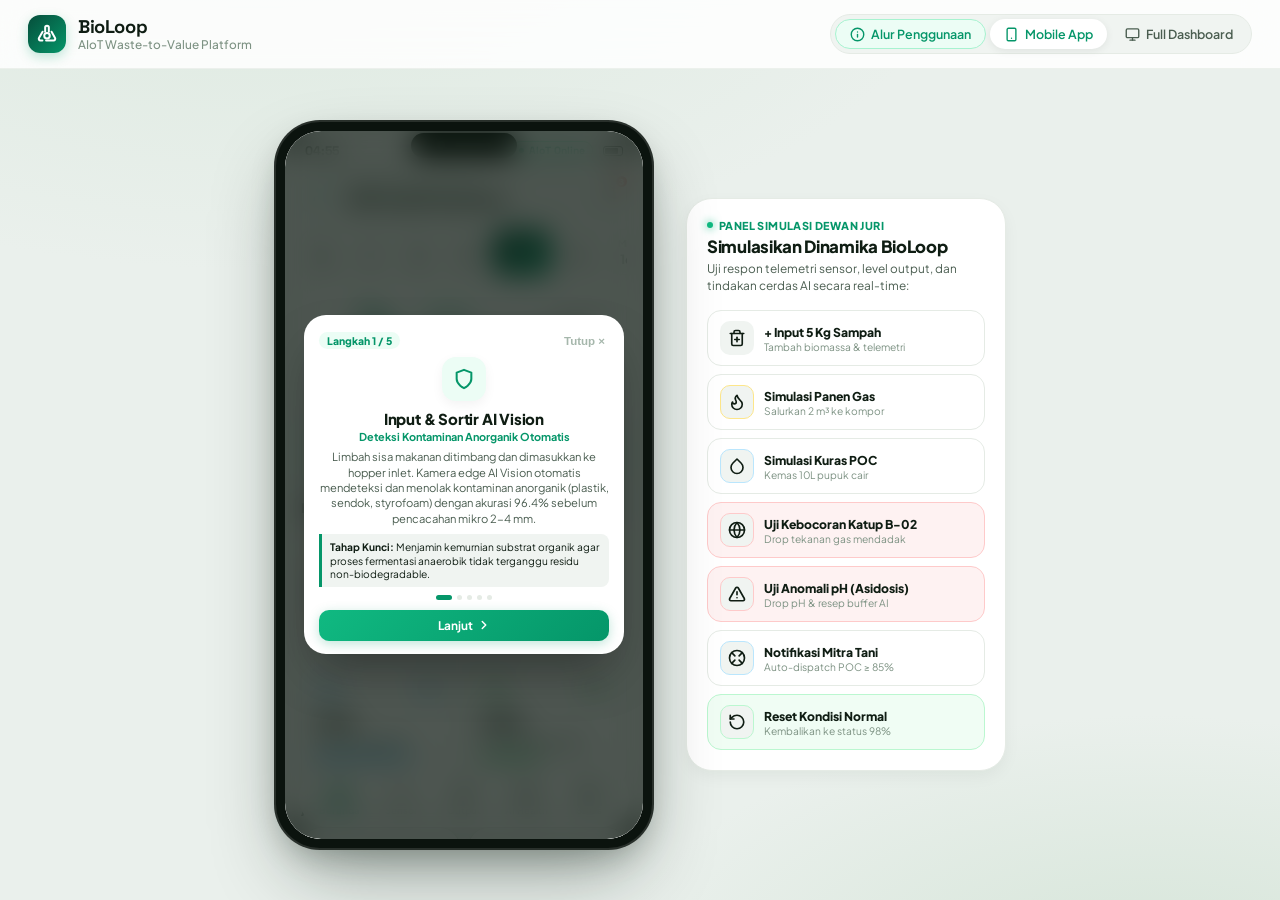
==== commit 7c46c9ca: "feat(bioloop): sync PRD v2 micro-factory paradigm, 5-stage pipeline, 4-component health, and offtake" ====
--- a/bioloop/index.html
+++ b/bioloop/index.html
@@ -435,6 +435,60 @@
             </div>
 
             <div class="screen-content">
+              <!-- Modul 1: Interactive 5-Stage Workflow Pipeline -->
+              <div class="workflow-5stages-card">
+                <div class="section-heading-row" style="margin-bottom: 6px;">
+                  <h3>Alur Konversi End-to-End (5 Tahap)</h3>
+                  <span class="badge-tag-emerald">Pipeline Aktif</span>
+                </div>
+                <div class="stage-pipeline-list">
+                  <div class="stage-pipe-item active">
+                    <span class="stage-pipe-num">1</span>
+                    <div class="stage-pipe-info">
+                      <span class="stage-pipe-title">Penerimaan &amp; Pemilahan AI</span>
+                      <span class="stage-pipe-meta">24.8 Kg · Kemurnian 96.4% · 0 Logam/Plastik</span>
+                    </div>
+                    <span class="stage-pipe-badge badge-active">Active</span>
+                  </div>
+
+                  <div class="stage-pipe-item active">
+                    <span class="stage-pipe-num">2</span>
+                    <div class="stage-pipe-info">
+                      <span class="stage-pipe-title">Pencacahan &amp; Slurry Prep</span>
+                      <span class="stage-pipe-meta">Motor 1.2A · Partikel 2-4mm · Rasio Air Otomatis</span>
+                    </div>
+                    <span class="stage-pipe-badge badge-active">Active</span>
+                  </div>
+
+                  <div class="stage-pipe-item active">
+                    <span class="stage-pipe-num">3</span>
+                    <div class="stage-pipe-info">
+                      <span class="stage-pipe-title">Anaerobic Digestion (Reaktor)</span>
+                      <span class="stage-pipe-meta">Mesofilik 37.2°C · pH 7.1 · HRT Retensi 21 Hari</span>
+                    </div>
+                    <span class="stage-pipe-badge badge-active">Active</span>
+                  </div>
+
+                  <div class="stage-pipe-item active">
+                    <span class="stage-pipe-num">4</span>
+                    <div class="stage-pipe-info">
+                      <span class="stage-pipe-title">Pemurnian (Scrubbing) Biogas</span>
+                      <span class="stage-pipe-meta">Penyerap H2S &amp; CO2 · Tekanan 1.8 Bar · CH4 68%</span>
+                    </div>
+                    <span class="stage-pipe-badge badge-active">Active</span>
+                  </div>
+
+                  <div class="stage-pipe-item active">
+                    <span class="stage-pipe-num">5</span>
+                    <div class="stage-pipe-info">
+                      <span class="stage-pipe-title">Separasi Digestate (POC &amp; POP)</span>
+                      <span class="stage-pipe-meta">Centrifuge Separator · POC 18L · POP 10.2 Kg</span>
+                    </div>
+                    <span class="stage-pipe-badge badge-active">Active</span>
+                  </div>
+                </div>
+              </div>
+
               <!-- Sensor 1: Suhu Bioreaktor -->
               <div class="sensor-metric-card">
                 <div class="sensor-top-row">
@@ -728,6 +782,115 @@
                 </div>
                 <p>Mengubah beban biaya buang sampah menjadi potensi pendapatan ekonomi sirkular riil bagi pelaku usaha.</p>
               </div>
+
+              <!-- Modul 4: Circular Supply Chain & Offtaker Hub -->
+              <div class="supply-chain-section">
+                <div class="section-heading-row">
+                  <h3>Rantai Pasok &amp; Mitra Hilir</h3>
+                  <span class="supply-status-pill"><span class="ai-dot"></span> Auto-Dispatch Aktif</span>
+                </div>
+
+                <!-- Upstream Waste Providers Card -->
+                <div class="supply-card">
+                  <div class="supply-card-header">
+                    <div class="supply-title-row">
+                      <div class="supply-icon-box green-box">
+                        <svg width="18" height="18" viewBox="0 0 24 24" fill="none" stroke="currentColor" stroke-width="2.2" stroke-linecap="round" stroke-linejoin="round">
+                          <path d="M3 6h18"></path>
+                          <path d="M19 6v14c0 1-1 2-2 2H7c-1 0-2-1-2-2V6"></path>
+                          <path d="M8 6V4c0-1 1-2 2-2h4c1 0 2 1 2 2v2"></path>
+                        </svg>
+                      </div>
+                      <div>
+                        <h4>Mitra Hulu (Pasokan Food Waste)</h4>
+                        <span class="supply-sub">Terverifikasi AI Vision Sorter</span>
+                      </div>
+                    </div>
+                    <span class="supply-total-badge">450 Kg/Mgg</span>
+                  </div>
+
+                  <div class="provider-list">
+                    <div class="provider-item">
+                      <div class="provider-info">
+                        <span class="provider-name">Kantin Pusat Kampus</span>
+                        <span class="provider-type">Pasokan Harian: Organik Lunak</span>
+                      </div>
+                      <span class="provider-volume">142 Kg/mgg</span>
+                    </div>
+                    <div class="provider-item">
+                      <div class="provider-info">
+                        <span class="provider-name">Pujasera &amp; Resto Mitra</span>
+                        <span class="provider-type">Pasokan Sore: Sayur &amp; Daging</span>
+                      </div>
+                      <span class="provider-volume">98 Kg/mgg</span>
+                    </div>
+                    <div class="provider-item">
+                      <div class="provider-info">
+                        <span class="provider-name">Pasar Tradisional Wonokromo</span>
+                        <span class="provider-type">Pasokan Subuh: Residu Buah/Sayur</span>
+                      </div>
+                      <span class="provider-volume">210 Kg/mgg</span>
+                    </div>
+                  </div>
+                </div>
+
+                <!-- Downstream Offtakers Card -->
+                <div class="supply-card">
+                  <div class="supply-card-header">
+                    <div class="supply-title-row">
+                      <div class="supply-icon-box blue-box">
+                        <svg width="18" height="18" viewBox="0 0 24 24" fill="none" stroke="currentColor" stroke-width="2.2" stroke-linecap="round" stroke-linejoin="round">
+                          <circle cx="12" cy="12" r="10"></circle>
+                          <path d="m4.93 4.93 4.24 4.24"></path>
+                          <path d="m14.83 9.17 4.24-4.24"></path>
+                          <path d="m14.83 14.83 4.24 4.24"></path>
+                          <path d="m9.17 14.83-4.24 4.24"></path>
+                        </svg>
+                      </div>
+                      <div>
+                        <h4>Mitra Hilir (Offtaker Komoditas)</h4>
+                        <span class="supply-sub">Notifikasi Otomatis Stok &ge; 85%</span>
+                      </div>
+                    </div>
+                    <span class="supply-alert-badge" id="offtaker-dispatch-status">Stok Siap Salur</span>
+                  </div>
+
+                  <div class="offtaker-list">
+                    <div class="offtaker-item">
+                      <div class="offtaker-left">
+                        <span class="offtaker-tag tag-blue">POC</span>
+                        <div>
+                          <span class="offtaker-name">Kelompok Tani Makmur</span>
+                          <span class="offtaker-detail">Kebutuhan: 450L POC / Minggu</span>
+                        </div>
+                      </div>
+                      <button class="offtaker-btn" onclick="simTriggerOfftakerDispatch('poc')">Kirim Notif</button>
+                    </div>
+
+                    <div class="offtaker-item">
+                      <div class="offtaker-left">
+                        <span class="offtaker-tag tag-amber">Gas</span>
+                        <div>
+                          <span class="offtaker-name">Dapur Bersama UMKM</span>
+                          <span class="offtaker-detail">Pipa Tekanan 1.8 Bar Aktif</span>
+                        </div>
+                      </div>
+                      <button class="offtaker-btn" onclick="simTriggerOfftakerDispatch('biogas')">Alirkan</button>
+                    </div>
+
+                    <div class="offtaker-item">
+                      <div class="offtaker-left">
+                        <span class="offtaker-tag tag-green">POP</span>
+                        <div>
+                          <span class="offtaker-name">Urban Farming Bibit</span>
+                          <span class="offtaker-detail">Kebutuhan: 50 Kg / Batch</span>
+                        </div>
+                      </div>
+                      <button class="offtaker-btn" onclick="simTriggerOfftakerDispatch('pop')">Jadwalkan</button>
+                    </div>
+                  </div>
+                </div>
+              </div>
             </div>
           </section>
 
@@ -760,45 +923,135 @@
                 </div>
               </div>
 
+              <!-- 4-Component Health Breakdown Grid (Modul 3) -->
               <div class="section-heading-row">
-                <h3>Rekomendasi Cerdas AI</h3>
-                <span class="ai-badge-pill">Autonomous</span>
+                <h3>Kesehatan Komponen Kritis (IoT)</h3>
+                <span class="ai-badge-pill">4 Sub-Sistem</span>
+              </div>
+              <div class="comp-health-grid">
+                <!-- Komponen 1: Motor Pencacah -->
+                <div class="comp-health-card" id="card-comp-motor">
+                  <div class="comp-top">
+                    <div class="comp-icon-box green-box">
+                      <svg width="16" height="16" viewBox="0 0 24 24" fill="none" stroke="currentColor" stroke-width="2.2" stroke-linecap="round" stroke-linejoin="round">
+                        <circle cx="12" cy="12" r="3"></circle>
+                        <path d="M19.4 15a1.65 1.65 0 0 0 .33 1.82l.06.06a2 2 0 0 1 0 2.83 2 2 0 0 1-2.83 0l-.06-.06a1.65 1.65 0 0 0-1.82-.33 1.65 1.65 0 0 0-1 1.51V21a2 2 0 0 1-2 2 2 2 0 0 1-2-2v-.09A1.65 1.65 0 0 0 9 19.4a1.65 1.65 0 0 0-1.82.33l-.06.06a2 2 0 0 1-2.83 0 2 2 0 0 1 0-2.83l.06-.06a1.65 1.65 0 0 0 .33-1.82 1.65 1.65 0 0 0-1.51-1H3a2 2 0 0 1-2-2 2 2 0 0 1 2-2h.09A1.65 1.65 0 0 0 4.6 9a1.65 1.65 0 0 0-.33-1.82l-.06-.06a2 2 0 0 1 0-2.83 2 2 0 0 1 2.83 0l.06.06a1.65 1.65 0 0 0 1.82.33H9a1.65 1.65 0 0 0 1-1.51V3a2 2 0 0 1 2-2 2 2 0 0 1 2 2v.09a1.65 1.65 0 0 0 1 1.51 1.65 1.65 0 0 0 1.82-.33l.06-.06a2 2 0 0 1 2.83 0 2 2 0 0 1 0 2.83l-.06.06a1.65 1.65 0 0 0-.33 1.82V9a1.65 1.65 0 0 0 1.51 1H21a2 2 0 0 1 2 2 2 2 0 0 1-2 2h-.09a1.65 1.65 0 0 0-1.51 1z"></path>
+                      </svg>
+                    </div>
+                    <span class="comp-score-pct text-green" id="score-comp-motor">94%</span>
+                  </div>
+                  <span class="comp-title">Motor Pencacah</span>
+                  <span class="comp-meta" id="meta-comp-motor">Arus 1.2A · Beban Normal</span>
+                </div>
+
+                <!-- Komponen 2: Ruang Digester -->
+                <div class="comp-health-card" id="card-comp-digester">
+                  <div class="comp-top">
+                    <div class="comp-icon-box green-box">
+                      <svg width="16" height="16" viewBox="0 0 24 24" fill="none" stroke="currentColor" stroke-width="2.2" stroke-linecap="round" stroke-linejoin="round">
+                        <path d="M12 22s8-4 8-10V5l-8-3-8 3v7c0 6 8 10 8 10z"></path>
+                      </svg>
+                    </div>
+                    <span class="comp-score-pct text-green" id="score-comp-digester">98%</span>
+                  </div>
+                  <span class="comp-title">Ruang Digester</span>
+                  <span class="comp-meta" id="meta-comp-digester">Mesofilik 37.2°C · pH 7.1</span>
+                </div>
+
+                <!-- Komponen 3: Filter Scrubber H2S -->
+                <div class="comp-health-card" id="card-comp-scrubber">
+                  <div class="comp-top">
+                    <div class="comp-icon-box amber-box">
+                      <svg width="16" height="16" viewBox="0 0 24 24" fill="none" stroke="currentColor" stroke-width="2.2" stroke-linecap="round" stroke-linejoin="round">
+                        <polygon points="22 3 2 3 10 12.46 10 19 14 21 14 12.46 22 3"></polygon>
+                      </svg>
+                    </div>
+                    <span class="comp-score-pct text-amber" id="score-comp-scrubber">84%</span>
+                  </div>
+                  <span class="comp-title">Filter Scrubber H2S</span>
+                  <span class="comp-meta" id="meta-comp-scrubber">Media Fe2O3 · 210 Jam</span>
+                </div>
+
+                <!-- Komponen 4: Katup Pipa Gas B-02 -->
+                <div class="comp-health-card" id="card-comp-valve">
+                  <div class="comp-top">
+                    <div class="comp-icon-box green-box">
+                      <svg width="16" height="16" viewBox="0 0 24 24" fill="none" stroke="currentColor" stroke-width="2.2" stroke-linecap="round" stroke-linejoin="round">
+                        <circle cx="12" cy="12" r="10"></circle>
+                        <line x1="2" y1="12" x2="22" y2="12"></line>
+                        <path d="M12 2a15.3 15.3 0 0 1 4 10 15.3 15.3 0 0 1-4 10 15.3 15.3 0 0 1-4-10 15.3 15.3 0 0 1 4-10z"></path>
+                      </svg>
+                    </div>
+                    <span class="comp-score-pct text-green" id="score-comp-valve">96%</span>
+                  </div>
+                  <span class="comp-title">Katup Pipa Gas (B-02)</span>
+                  <span class="comp-meta" id="meta-comp-valve">Tekanan 1.8 Bar · Kedap</span>
+                </div>
+              </div>
+
+              <div class="section-heading-row">
+                <h3>Rekomendasi Preskriptif AI</h3>
+                <span class="ai-badge-pill">Prescriptive Engine</span>
               </div>
 
               <!-- Recommendation Card 1: Pengasaman (Souring) -->
               <div class="ai-recom-card" id="recom-souring">
                 <div class="recom-top">
                   <span class="recom-tag alert-green" id="souring-tag">Kondisi Stabil</span>
-                  <span class="recom-time">AI Monitoring</span>
-                </div>
-                <h4 id="souring-title">Stabilitas Derajat Keasaman (pH)</h4>
-                <p id="souring-desc">Aktivitas bakteri metanogen dalam rasio seimbang (pH 7.1). Tidak ada risiko pengasaman reaktor (souring).</p>
-                <div class="recom-action-box" id="souring-action">
-                  <strong>Rekomendasi Operasional:</strong> Pertahankan variasi input sampah sayur &amp; nasi seimbang.
-                </div>
-              </div>
-
-              <!-- Recommendation Card 2: Scrubber Filter H2S -->
-              <div class="ai-recom-card">
+                  <span class="recom-time">AI Process Advisor</span>
+                </div>
+                <h4 id="souring-title">Stabilitas Biologis Derajat Keasaman (pH)</h4>
+                <div class="prescriptive-rootcause" id="souring-rootcause">
+                  <strong>Analisis AI (Root Cause):</strong> Rasio VFA/Alkalinitas seimbang pada pH 7.1. Populasi mikroba metanogenik aktif optimal.
+                </div>
+                <div class="prescriptive-action" id="souring-action">
+                  <strong>Tindakan Preskriptif:</strong> Pertahankan variasi umpan limbah sayuran dan karbohidrat seimbang. Umpan asam dibatasi &le; 15%.
+                </div>
+              </div>
+
+              <!-- Recommendation Card 2: Katup Pipa Gas B-02 Anomali -->
+              <div class="ai-recom-card" id="recom-valve">
+                <div class="recom-top">
+                  <span class="recom-tag alert-green" id="valve-tag">Penyegelan Normal</span>
+                  <span class="recom-time">AI Telemetry Correlation</span>
+                </div>
+                <h4 id="valve-title">Integritas Katup &amp; Jalur Pipa Gas B-02</h4>
+                <div class="prescriptive-rootcause" id="valve-rootcause">
+                  <strong>Analisis AI (Root Cause):</strong> Korelasi suhu reaktor (37.2°C) dan laju aliran gas konsisten pada tekanan 1.8 Bar. Tidak ada kebocoran membran.
+                </div>
+                <div class="prescriptive-action" id="valve-action">
+                  <strong>Tindakan Preskriptif:</strong> Jalankan inspeksi rutin segel elastomer setiap 60 hari operasional.
+                </div>
+              </div>
+
+              <!-- Recommendation Card 3: Scrubber Filter H2S -->
+              <div class="ai-recom-card" id="recom-scrubber">
                 <div class="recom-top">
                   <span class="recom-tag alert-amber">Perhatian (4 Hari Lagi)</span>
-                  <span class="recom-time">Prediksi Siklus</span>
-                </div>
-                <h4>Saturasi Bio-Scrubber Filter H2S</h4>
-                <p>Media spons oksida besi telah menyerap 84% kapasitas gas asam H2S. Terdeteksi peningkatan resistensi aliran mikro 0.05 Bar.</p>
-                <div class="recom-action-box">
-                  <strong>Tindakan AI:</strong> Jadwalkan regenerasi media serbuk besi Fe2O3 dalam 4 hari untuk mencegah korosi katup kompor.
-                </div>
-              </div>
-
-              <!-- Recommendation Card 3: Shredder Motor Load -->
-              <div class="ai-recom-card">
+                  <span class="recom-time">Jadwal Preventif</span>
+                </div>
+                <h4>Saturasi Media Bio-Scrubber Pemurni Gas</h4>
+                <div class="prescriptive-rootcause">
+                  <strong>Analisis AI (Root Cause):</strong> Waktu pakai media Fe2O3 mencapai 210 jam operasional. Terdeteksi hambatan aliran gas mikro 0.05 Bar.
+                </div>
+                <div class="prescriptive-action">
+                  <strong>Tindakan Preskriptif:</strong> Jadwalkan regenerasi serbuk oksida besi dalam 4 hari ke depan sebelum siklus fermentasi baru.
+                </div>
+              </div>
+
+              <!-- Recommendation Card 4: Shredder Motor & Safety Cut-Off -->
+              <div class="ai-recom-card" id="recom-motor">
                 <div class="recom-top">
-                  <span class="recom-tag alert-green">Beban Normal (1.2 A)</span>
-                  <span class="recom-time">Mekanikal Shredder</span>
-                </div>
-                <h4>Ketajaman Pisau Pencacah Biomassa</h4>
-                <p>Konsumsi arus motor pencacah berada dalam batas aman. Tingkat keausan pisau terestimasi baru 12% dari siklus servis.</p>
+                  <span class="recom-tag alert-green">Beban Aman (1.2 A)</span>
+                  <span class="recom-time">Safety Cut-Off Standby</span>
+                </div>
+                <h4>Kesehatan Motor &amp; Pisau Pencacah</h4>
+                <div class="prescriptive-rootcause">
+                  <strong>Analisis AI (Root Cause):</strong> Konsumsi arus listrik motor stabil pada 1.2 Ampere. Beban mekanis berada pada 18% kapasitas torsi maks.
+                </div>
+                <div class="prescriptive-action">
+                  <strong>Tindakan Preskriptif:</strong> AI Safety Cut-Off siap memutus daya motor jika terdeteksi lonjakan arus &gt; 4.5A akibat sendok logam/plastik.
+                </div>
               </div>
 
               <!-- AI Vision Contaminant Feed Log -->
@@ -1134,6 +1387,20 @@
           </div>
         </button>
 
+        <button class="sim-btn alert-btn" onclick="simTriggerValveLeak()">
+          <div class="s-icon-box red-box">
+            <svg width="18" height="18" viewBox="0 0 24 24" fill="none" stroke="currentColor" stroke-width="2.2" stroke-linecap="round" stroke-linejoin="round">
+              <circle cx="12" cy="12" r="10"></circle>
+              <line x1="2" y1="12" x2="22" y2="12"></line>
+              <path d="M12 2a15.3 15.3 0 0 1 4 10 15.3 15.3 0 0 1-4 10 15.3 15.3 0 0 1-4-10 15.3 15.3 0 0 1 4-10z"></path>
+            </svg>
+          </div>
+          <div class="s-text-col">
+            <span class="s-title">Uji Kebocoran Katup B-02</span>
+            <span class="s-sub">Drop tekanan gas mendadak</span>
+          </div>
+        </button>
+
         <button class="sim-btn alert-btn" onclick="simTriggerAcidosisAnomaly()">
           <div class="s-icon-box red-box">
             <svg width="18" height="18" viewBox="0 0 24 24" fill="none" stroke="currentColor" stroke-width="2.2" stroke-linecap="round" stroke-linejoin="round">
@@ -1144,7 +1411,23 @@
           </div>
           <div class="s-text-col">
             <span class="s-title">Uji Anomali pH (Asidosis)</span>
-            <span class="s-sub">Simulasi drop pH &amp; respon AI</span>
+            <span class="s-sub">Drop pH &amp; resep buffer AI</span>
+          </div>
+        </button>
+
+        <button class="sim-btn" onclick="simTriggerOfftakerDispatch('poc')">
+          <div class="s-icon-box blue-box">
+            <svg width="18" height="18" viewBox="0 0 24 24" fill="none" stroke="currentColor" stroke-width="2.2" stroke-linecap="round" stroke-linejoin="round">
+              <circle cx="12" cy="12" r="10"></circle>
+              <path d="m4.93 4.93 4.24 4.24"></path>
+              <path d="m14.83 9.17 4.24-4.24"></path>
+              <path d="m14.83 14.83 4.24 4.24"></path>
+              <path d="m9.17 14.83-4.24 4.24"></path>
+            </svg>
+          </div>
+          <div class="s-text-col">
+            <span class="s-title">Notifikasi Mitra Tani</span>
+            <span class="s-sub">Auto-dispatch POC &ge; 85%</span>
           </div>
         </button>
 
--- a/bioloop/style.css
+++ b/bioloop/style.css
@@ -2216,7 +2216,362 @@
   box-shadow: 0 3px 12px rgba(5, 150, 105, 0.25);
 }
 
+/* ================= 5-STAGE WORKFLOW PIPELINE (MODUL 1) ================= */
+.workflow-5stages-card {
+  background: #FFFFFF;
+  border: 1px solid var(--surface-border);
+  border-radius: var(--radius-lg);
+  padding: 12px;
+  margin-bottom: 12px;
+  box-shadow: var(--shadow-sm);
+}
+
+.stage-pipeline-list {
+  display: flex;
+  flex-direction: column;
+  gap: 8px;
+  margin-top: 8px;
+}
+
+.stage-pipe-item {
+  display: flex;
+  align-items: center;
+  gap: 10px;
+  padding: 8px 10px;
+  background: var(--surface-muted);
+  border-radius: 9px;
+  border: 1px solid transparent;
+  transition: all 0.2s ease;
+}
+
+.stage-pipe-item.active {
+  background: #F0FDF4;
+  border-color: rgba(5, 150, 105, 0.25);
+}
+
+.stage-pipe-num {
+  width: 22px;
+  height: 22px;
+  border-radius: 50%;
+  background: var(--surface-border);
+  color: var(--ink-secondary);
+  font-size: 0.64rem;
+  font-weight: 800;
+  display: flex;
+  align-items: center;
+  justify-content: center;
+  flex: none;
+}
+
+.stage-pipe-item.active .stage-pipe-num {
+  background: var(--brand-primary);
+  color: #FFFFFF;
+}
+
+.stage-pipe-info {
+  flex: 1;
+}
+
+.stage-pipe-title {
+  display: block;
+  font-size: 0.72rem;
+  font-weight: 700;
+  color: var(--ink-primary);
+}
+
+.stage-pipe-meta {
+  display: block;
+  font-size: 0.6rem;
+  color: var(--ink-secondary);
+  margin-top: 1px;
+}
+
+.stage-pipe-badge {
+  font-size: 0.58rem;
+  font-weight: 700;
+  padding: 2px 7px;
+  border-radius: 5px;
+  flex: none;
+}
+
+.badge-active { background: var(--green-bg); color: var(--green-primary); }
+.badge-standby { background: var(--surface-border); color: var(--ink-secondary); }
+
+/* ================= 4-COMPONENT HEALTH BREAKDOWN (MODUL 3) ================= */
+.comp-health-grid {
+  display: grid;
+  grid-template-columns: repeat(2, 1fr);
+  gap: 8px;
+  margin-bottom: 12px;
+}
+
+.comp-health-card {
+  background: #FFFFFF;
+  border: 1px solid var(--surface-border);
+  border-radius: var(--radius-md);
+  padding: 10px;
+  display: flex;
+  flex-direction: column;
+  gap: 4px;
+  box-shadow: var(--shadow-sm);
+  transition: transform 0.18s ease;
+}
+
+.comp-health-card:hover {
+  transform: translateY(-1px);
+}
+
+.comp-top {
+  display: flex;
+  align-items: center;
+  justify-content: space-between;
+}
+
+.comp-icon-box {
+  width: 28px;
+  height: 28px;
+  border-radius: 8px;
+  display: flex;
+  align-items: center;
+  justify-content: center;
+}
+
+.comp-score-pct {
+  font-size: 0.95rem;
+  font-weight: 800;
+  letter-spacing: -0.3px;
+}
+
+.comp-title {
+  font-size: 0.72rem;
+  font-weight: 700;
+  color: var(--ink-primary);
+}
+
+.comp-meta {
+  font-size: 0.6rem;
+  color: var(--ink-faint);
+  line-height: 1.25;
+}
+
+/* ================= PRESCRIPTIVE AI RECOMMENDATION BLOCKS ================= */
+.prescriptive-rootcause {
+  background: #F8FAFC;
+  border-left: 3px solid #64748B;
+  padding: 6px 9px;
+  border-radius: 0 8px 8px 0;
+  font-size: 0.64rem;
+  color: #334155;
+  line-height: 1.35;
+  margin-bottom: 6px;
+}
+
+.prescriptive-rootcause strong {
+  color: #0F172A;
+}
+
+.prescriptive-action {
+  background: var(--surface-muted);
+  border-left: 3px solid var(--brand-primary);
+  padding: 6px 9px;
+  border-radius: 0 8px 8px 0;
+  font-size: 0.64rem;
+  color: var(--ink-primary);
+  line-height: 1.35;
+}
+
+.prescriptive-action.action-alert {
+  background: #FEF2F2;
+  border-left-color: var(--red-primary);
+  color: var(--red-dark);
+}
+
+/* ================= SUPPLY CHAIN & OFFTAKER PORTAL (MODUL 4) ================= */
+.supply-chain-section {
+  margin-top: 14px;
+}
+
+.supply-status-pill {
+  font-size: 0.6rem;
+  background: var(--brand-bg);
+  color: var(--brand-primary);
+  padding: 3px 8px;
+  border-radius: 8px;
+  font-weight: 700;
+  display: flex;
+  align-items: center;
+  gap: 4px;
+}
+
+.supply-card {
+  background: #FFFFFF;
+  border: 1px solid var(--surface-border);
+  border-radius: var(--radius-lg);
+  padding: 12px;
+  margin-bottom: 12px;
+  box-shadow: var(--shadow-sm);
+}
+
+.supply-card-header {
+  display: flex;
+  align-items: center;
+  justify-content: space-between;
+  margin-bottom: 10px;
+}
+
+.supply-title-row {
+  display: flex;
+  align-items: center;
+  gap: 8px;
+}
+
+.supply-icon-box {
+  width: 32px;
+  height: 32px;
+  border-radius: 8px;
+  display: flex;
+  align-items: center;
+  justify-content: center;
+  flex: none;
+}
+
+.supply-card-header h4 {
+  font-size: 0.78rem;
+  font-weight: 800;
+  color: var(--ink-primary);
+}
+
+.supply-sub {
+  font-size: 0.6rem;
+  color: var(--ink-faint);
+  display: block;
+}
+
+.supply-total-badge {
+  font-size: 0.64rem;
+  font-weight: 700;
+  background: var(--surface-muted);
+  color: var(--ink-secondary);
+  padding: 2px 7px;
+  border-radius: 6px;
+}
+
+.supply-alert-badge {
+  font-size: 0.62rem;
+  font-weight: 700;
+  background: var(--blue-bg);
+  color: var(--blue-primary);
+  padding: 2px 7px;
+  border-radius: 6px;
+}
+
+.provider-list,
+.offtaker-list {
+  display: flex;
+  flex-direction: column;
+  gap: 6px;
+}
+
+.provider-item {
+  display: flex;
+  align-items: center;
+  justify-content: space-between;
+  padding: 6px 8px;
+  background: var(--surface-muted);
+  border-radius: 8px;
+}
+
+.provider-name {
+  font-size: 0.68rem;
+  font-weight: 700;
+  color: var(--ink-primary);
+  display: block;
+}
+
+.provider-type {
+  font-size: 0.58rem;
+  color: var(--ink-secondary);
+  display: block;
+}
+
+.provider-volume {
+  font-size: 0.68rem;
+  font-weight: 800;
+  color: var(--brand-dark);
+}
+
+.offtaker-item {
+  display: flex;
+  align-items: center;
+  justify-content: space-between;
+  padding: 7px 9px;
+  background: var(--surface-muted);
+  border-radius: 8px;
+  gap: 8px;
+}
+
+.offtaker-left {
+  display: flex;
+  align-items: center;
+  gap: 8px;
+  flex: 1;
+}
+
+.offtaker-tag {
+  font-size: 0.58rem;
+  font-weight: 800;
+  padding: 2px 6px;
+  border-radius: 5px;
+  flex: none;
+}
+
+.tag-blue { background: var(--blue-bg); color: var(--blue-primary); }
+.tag-amber { background: var(--amber-bg); color: var(--amber-primary); }
+.tag-green { background: var(--green-bg); color: var(--green-primary); }
+
+.offtaker-name {
+  font-size: 0.68rem;
+  font-weight: 700;
+  color: var(--ink-primary);
+  display: block;
+}
+
+.offtaker-detail {
+  font-size: 0.58rem;
+  color: var(--ink-secondary);
+  display: block;
+}
+
+.offtaker-btn {
+  font-size: 0.62rem;
+  font-weight: 700;
+  padding: 5px 9px;
+  border-radius: 6px;
+  border: 1px solid var(--surface-border);
+  background: #FFFFFF;
+  color: var(--brand-primary);
+  cursor: pointer;
+  transition: all 0.2s ease;
+  flex: none;
+}
+
+.offtaker-btn:hover {
+  background: var(--brand-primary);
+  color: #FFFFFF;
+  border-color: var(--brand-primary);
+}
+
 /* ================= FULL DASHBOARD EXPANDED MODE ================= */
+body.mode-desktop-active .comp-health-grid {
+  grid-template-columns: repeat(4, 1fr);
+}
+
+body.mode-desktop-active .supply-chain-section {
+  display: grid;
+  grid-template-columns: 1fr 1fr;
+  gap: 12px;
+}
+
 body.mode-desktop-active .phone-shell {
   width: 920px;
   height: auto;
